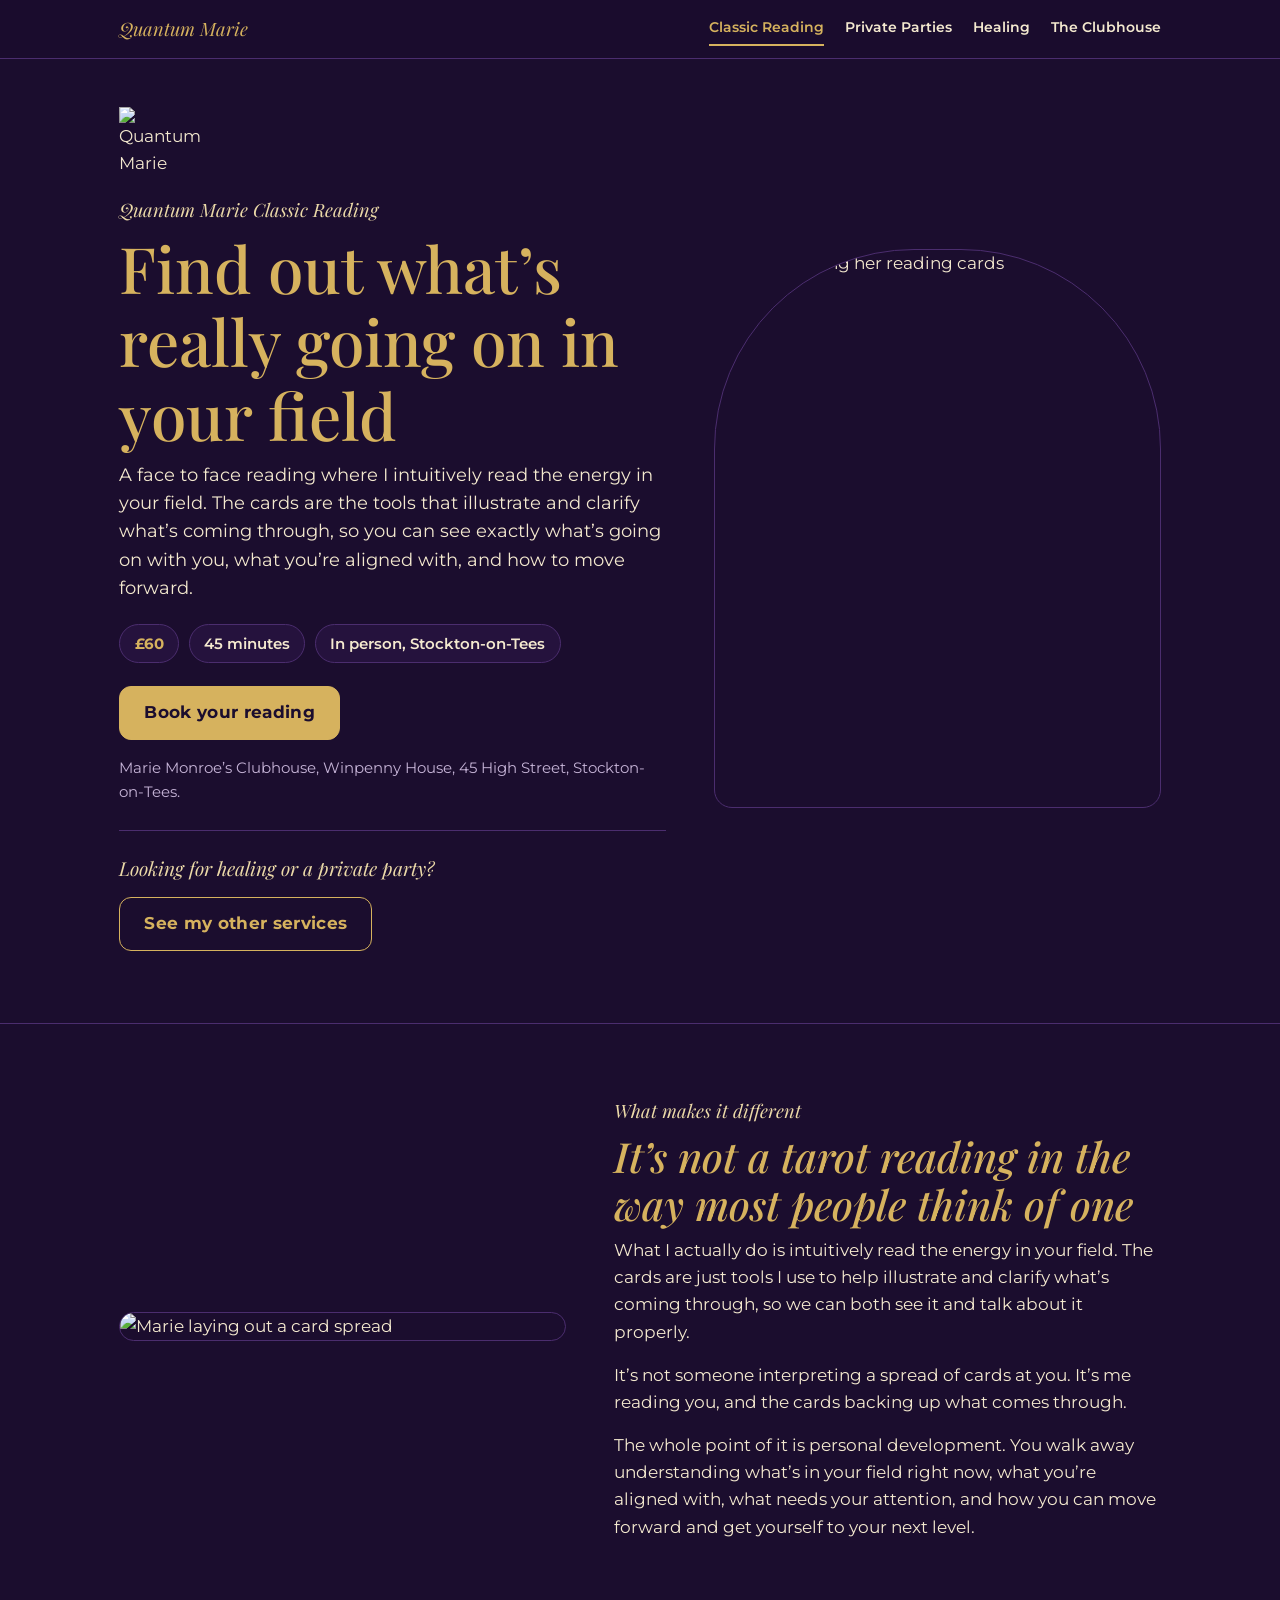
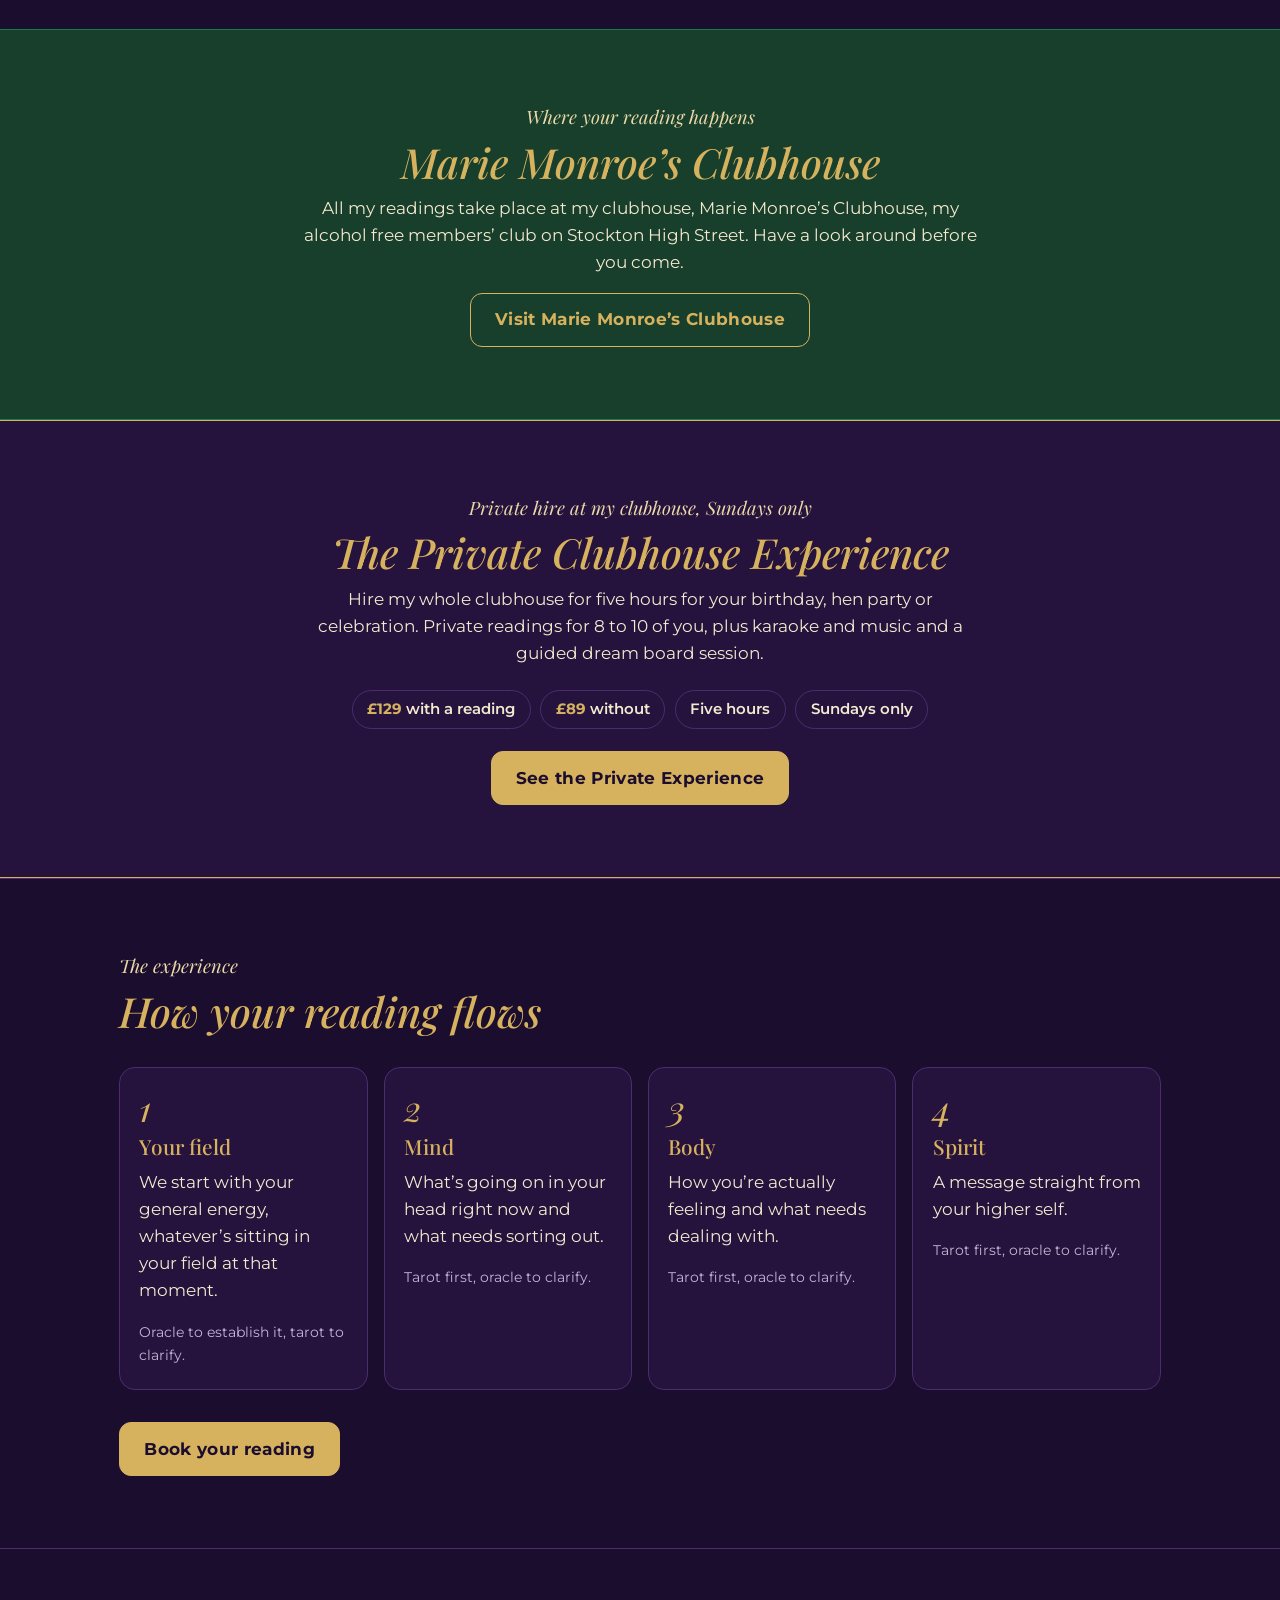
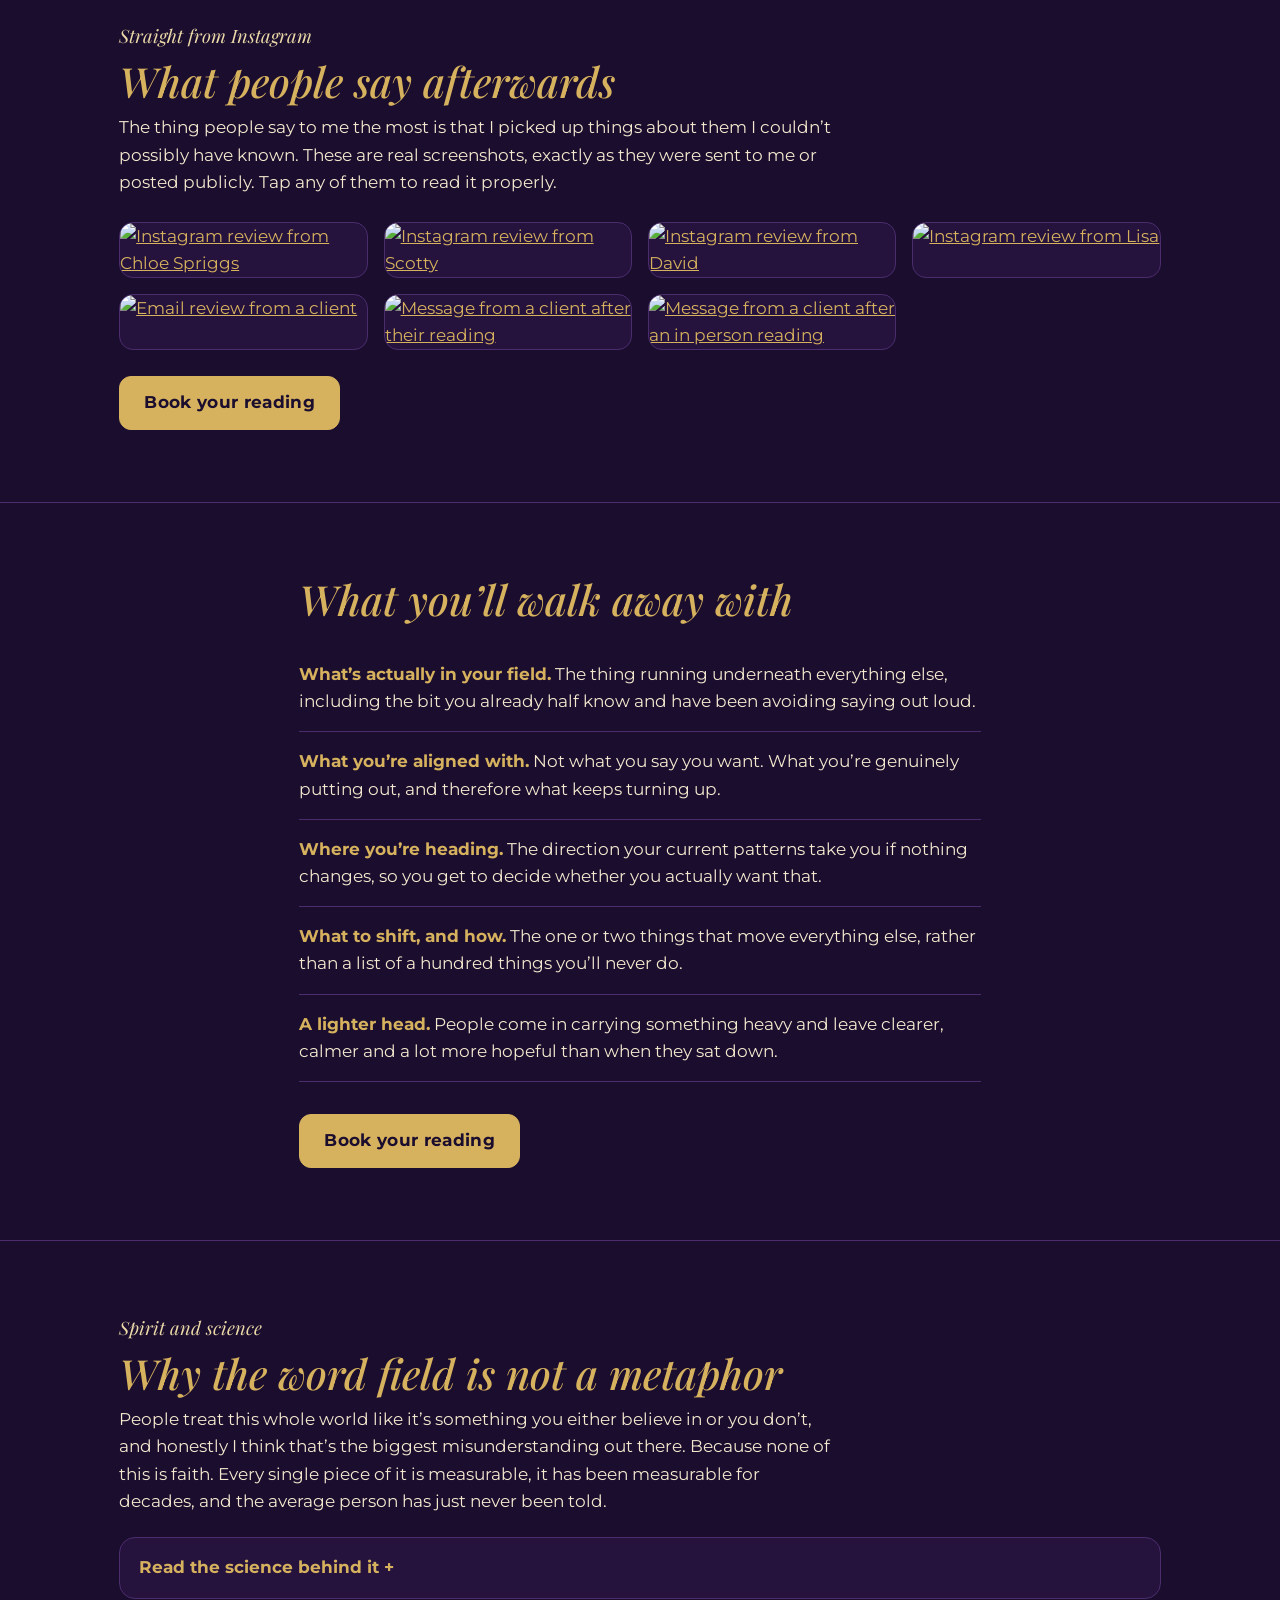
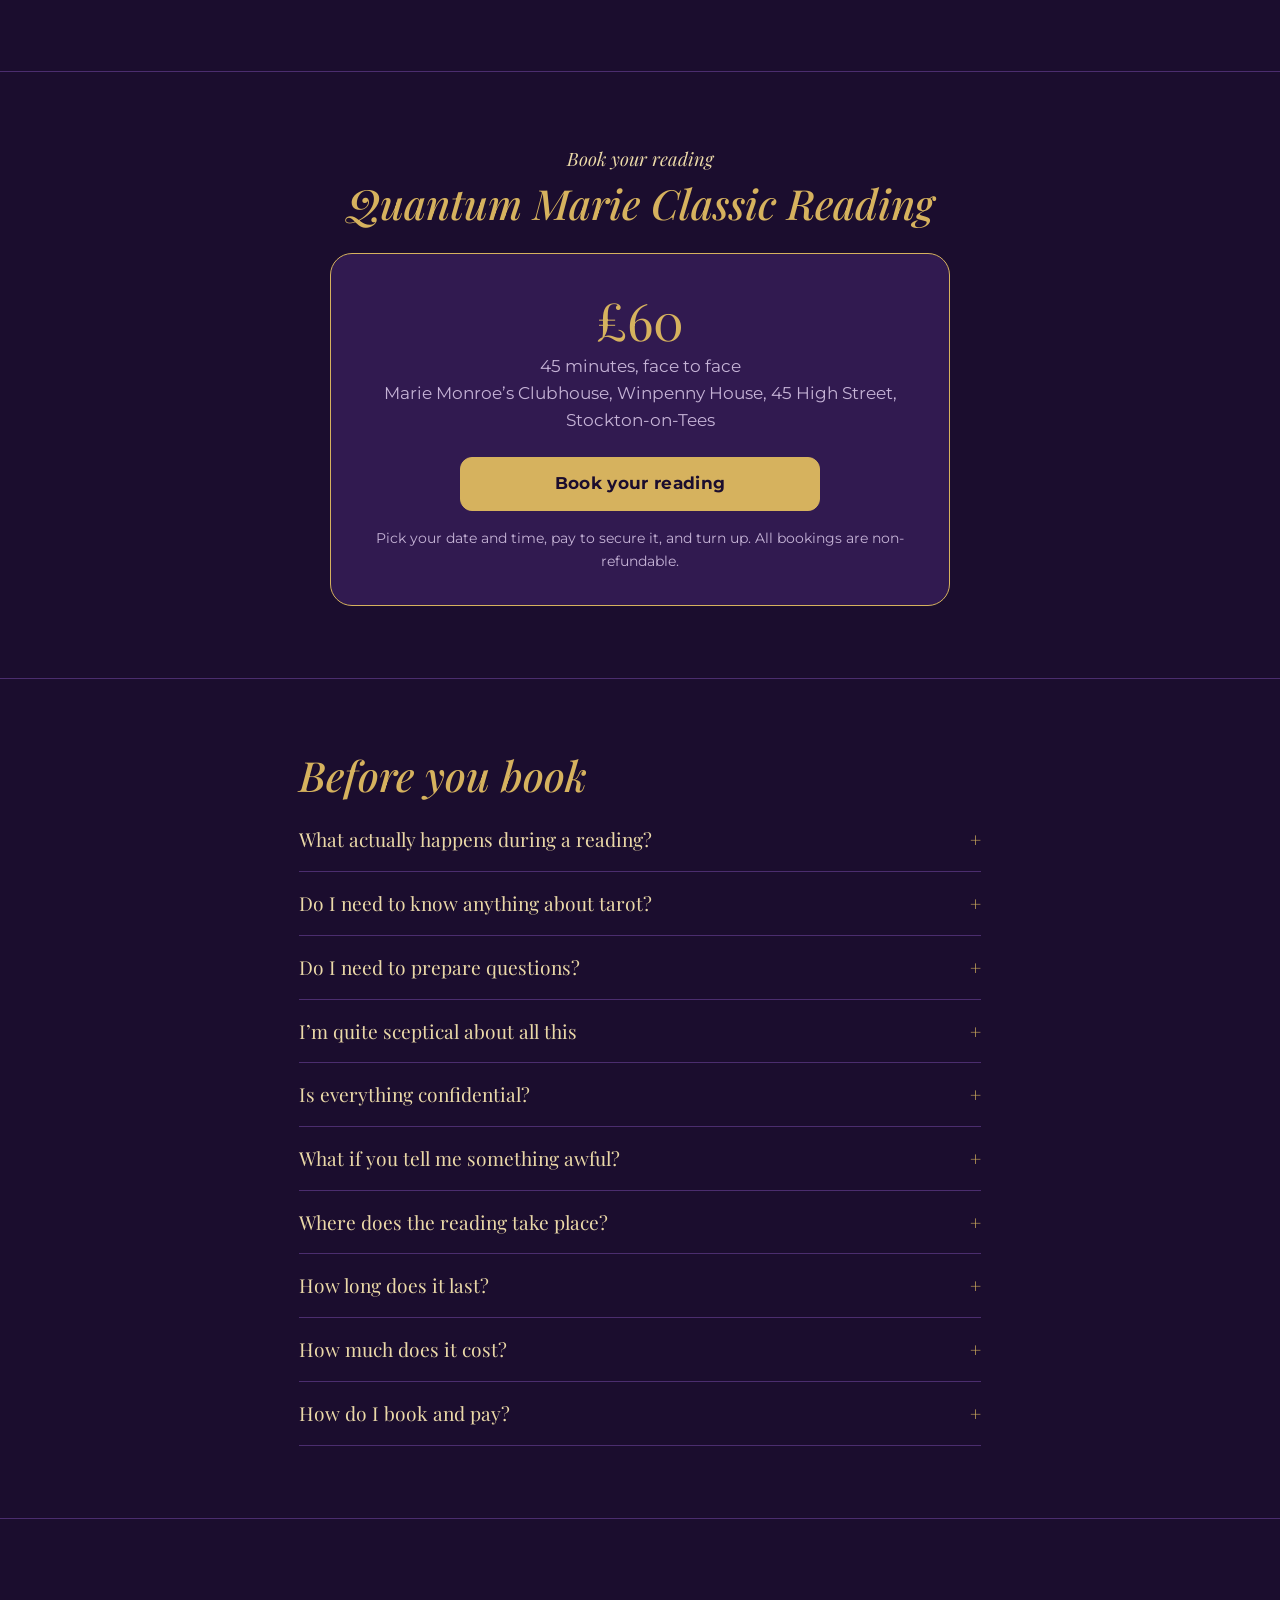
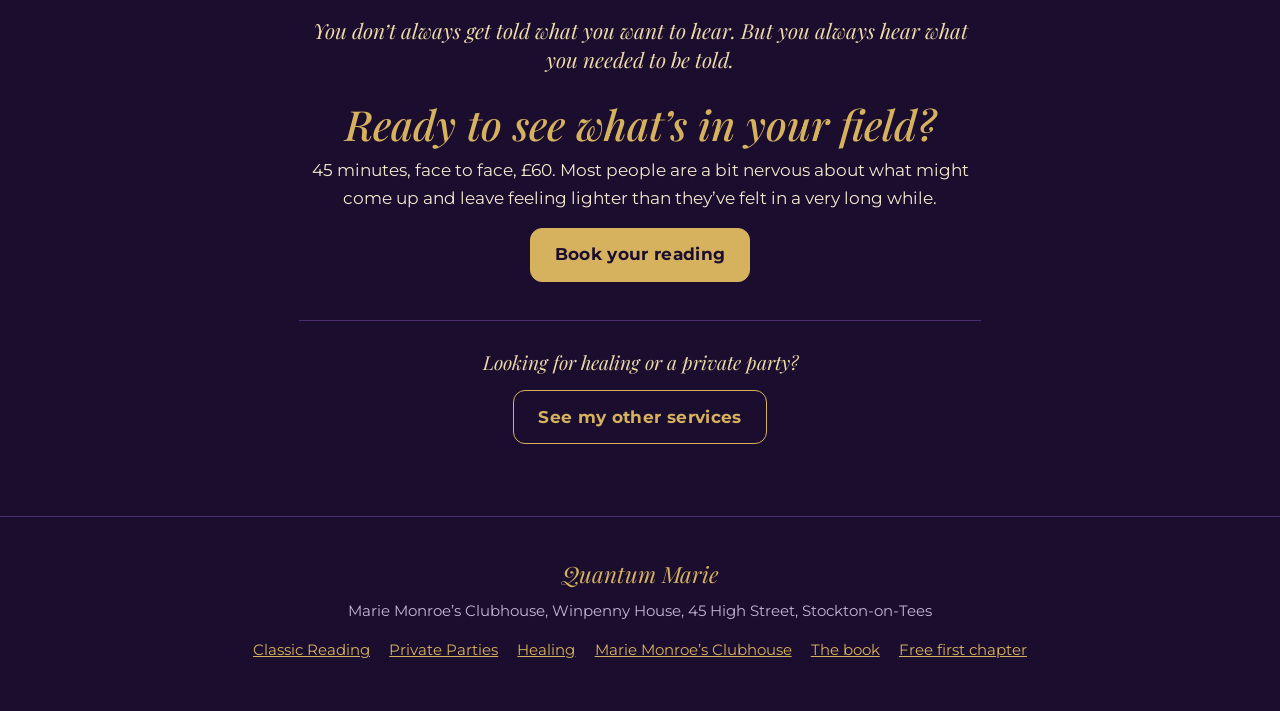
==== index.html @ b0cf44a6 "Update index.html" ====
<!DOCTYPE html>
<html lang="en-GB">
<head>
<meta charset="utf-8">
<meta name="viewport" content="width=device-width, initial-scale=1, viewport-fit=cover">
<title>Quantum Marie | In Person Energy Readings in Stockton-on-Tees</title>
<meta name="description" content="A 45 minute, face to face Quantum Marie reading of the energy in your field. £60, at Marie Monroe’s Clubhouse, Winpenny House, Stockton-on-Tees. Pick your time and book online.">
<meta property="og:title" content="Quantum Marie Classic Reading | Stockton-on-Tees">
<meta property="og:description" content="A 45 minute, face to face reading of the energy in your field. £60, at Marie Monroe’s Clubhouse, Stockton-on-Tees.">
<meta property="og:image" content="https://quantummarie.com/cards.jpg">
<script type="application/ld+json">
{"@context":"https://schema.org","@type":"LocalBusiness","name":"Quantum Marie","alternateName":"Marie Monroe","description":"45 minute, face to face intuitive energy readings.","url":"https://quantummarie.com","image":"https://quantummarie.com/cards.jpg","priceRange":"£60","address":{"@type":"PostalAddress","streetAddress":"Winpenny House, 45 High Street","addressLocality":"Stockton-on-Tees","addressCountry":"GB"}}
</script>
<link rel="preconnect" href="https://fonts.googleapis.com">
<link rel="preconnect" href="https://fonts.gstatic.com" crossorigin>
<link href="https://fonts.googleapis.com/css2?family=Playfair+Display:ital,wght@0,500;1,500&family=Montserrat:wght@400;600;700&display=swap" rel="stylesheet">
<style>
:root{
  color-scheme:dark;
  --bg:#1B0D2E;--surface:#25123D;--surface2:#311A50;--line:#4B2D6E;
  --ink:#F4E9CF;--muted:#C5B3D6;--gold:#D6B25E;--gold-pale:#EBD9A8;--on-gold:#1B0D2E;
  --green:#1F7A4B;--green-soft:#173F2C;--on-green:#FFFFFF;
  box-sizing:border-box;padding-top:env(safe-area-inset-top,0px);padding-bottom:env(safe-area-inset-bottom,0px);
}
*,*::before,*::after{box-sizing:inherit}
html{scroll-behavior:smooth;scroll-padding-top:env(safe-area-inset-top,0px)}
@media (prefers-reduced-motion:reduce){html{scroll-behavior:auto}}
body{margin:0;background:var(--bg);color:var(--ink);font-family:Montserrat,"Helvetica Neue",Arial,sans-serif;font-size:17px;line-height:1.6}
img{max-width:100%;display:block}
a{color:var(--gold)}
a:focus-visible,.btn:focus-visible,summary:focus-visible{outline:3px solid var(--gold);outline-offset:3px}
h1,h2,h3{font-family:"Playfair Display",Georgia,serif;font-weight:500;color:var(--gold);margin:0 0 .6rem;line-height:1.15}
h1{font-size:clamp(2.3rem,7vw,4rem)}
h2{font-size:clamp(1.8rem,4.6vw,2.6rem);font-style:italic}
h3{font-size:1.3rem}
p{margin:0 0 1rem}
.wrap{max-width:1080px;margin:0 auto;padding:0 1.2rem}
.narrow{max-width:720px}
section{padding:4.5rem 0;border-top:1px solid var(--line)}
.kicker{font-family:"Playfair Display",Georgia,serif;font-style:italic;color:var(--gold-pale);font-size:1.15rem;margin-bottom:.4rem}
.muted{color:var(--muted)}
.small{font-size:.92rem}
.btn{display:inline-flex;align-items:center;justify-content:center;min-height:54px;padding:.75rem 1.5rem;border-radius:12px;font-weight:700;text-decoration:none;border:1.5px solid var(--gold);color:var(--gold);background:none;text-align:center;letter-spacing:.02em}
.btn:hover{background:var(--surface2)}
.btn.gold{background:var(--gold);color:var(--on-gold)}
.btn.gold:hover{background:var(--gold-pale);border-color:var(--gold-pale)}
.center{text-align:center}

/* distance banner */
.closing{background:var(--green-soft);border-top:1px solid var(--green);border-bottom:1px solid var(--green)}
.closing .wrap{display:flex;gap:.8rem 1.2rem;align-items:center;justify-content:space-between;flex-wrap:wrap;padding-top:.9rem;padding-bottom:.9rem}
.closing p{margin:0;max-width:620px;font-size:.95rem}
.closing strong{color:var(--gold-pale)}
.closing .btn{min-height:44px;padding:.5rem 1rem;font-size:.9rem}

/* hero */
.hero{padding:3rem 0 4.5rem;border-top:0}
.hero .grid{display:grid;grid-template-columns:1.1fr .9fr;gap:3rem;align-items:center}
.hero .logo{width:88px;height:auto;margin-bottom:1.1rem}
.hero .lead{font-size:1.1rem}
.facts{display:flex;flex-wrap:wrap;gap:.6rem;margin:1.4rem 0}
.facts span{border:1px solid var(--line);background:var(--surface);border-radius:999px;padding:.4rem .9rem;font-weight:600;font-size:.95rem}
.facts span b{color:var(--gold)}
.where{color:var(--muted);font-size:.95rem;margin:1rem 0 0}
.hero .photo img{border-radius:200px 200px 18px 18px;border:1px solid var(--line);width:100%;object-fit:cover;aspect-ratio:4/5}
@media (max-width:820px){.hero .grid{grid-template-columns:1fr;gap:2rem}.hero .photo{max-width:420px}}

/* steps */
.steps{list-style:none;padding:0;margin:2rem 0;display:grid;grid-template-columns:repeat(4,1fr);gap:1rem;counter-reset:s}
.steps li{background:var(--surface);border:1px solid var(--line);border-radius:16px;padding:1.4rem 1.2rem;position:relative;counter-increment:s}
.steps li::before{content:counter(s);font-family:"Playfair Display",Georgia,serif;font-style:italic;font-size:2.2rem;color:var(--gold);line-height:1;display:block;margin-bottom:.6rem}
.steps .how{color:var(--muted);font-size:.9rem;margin:0}
@media (max-width:900px){.steps{grid-template-columns:1fr 1fr}}
@media (max-width:560px){.steps{grid-template-columns:1fr}}

/* split */
.split{display:grid;grid-template-columns:.9fr 1.1fr;gap:3rem;align-items:center}
.split img{border-radius:18px;border:1px solid var(--line)}
@media (max-width:820px){.split{grid-template-columns:1fr;gap:2rem}}

/* reviews */
.reviews{display:grid;grid-template-columns:repeat(4,1fr);gap:1rem;margin:1.6rem 0}
.reviews a{border-radius:14px;overflow:hidden;border:1px solid var(--line);background:var(--surface)}
.reviews img{width:100%;height:auto}
@media (max-width:760px){.reviews{grid-template-columns:1fr 1fr}}

/* takeaways */
ul.takeaways{list-style:none;padding:0;margin:1.4rem 0 2rem}
ul.takeaways li{padding:1rem 0;border-bottom:1px solid var(--line)}
ul.takeaways strong{color:var(--gold)}

/* science */
.science details{border:1px solid var(--line);border-radius:16px;background:var(--surface);padding:1rem 1.2rem;margin-top:1.4rem}
.science details > summary{cursor:pointer;font-weight:700;color:var(--gold);list-style:none}
.science details > summary::-webkit-details-marker{display:none}
.science details > summary::after{content:" +";}
.science details[open] > summary::after{content:" −";}
.science .inner{margin-top:1.4rem}
.facts-grid{display:grid;grid-template-columns:repeat(auto-fit,minmax(260px,1fr));gap:1.2rem 2rem;margin:1.6rem 0}
.facts-grid h3{font-size:1.1rem;color:var(--gold-pale)}
.principles{display:grid;grid-template-columns:repeat(auto-fit,minmax(240px,1fr));gap:1rem;margin:1.6rem 0}
.principles div{border-top:2px solid var(--gold);padding-top:1rem}
.principles .tag{font-family:"Playfair Display",Georgia,serif;font-style:italic;color:var(--gold-pale);margin-bottom:.6rem}
.pull{font-family:"Playfair Display",Georgia,serif;font-style:italic;font-size:1.3rem;color:var(--gold-pale);line-height:1.4;margin:1.6rem 0}

/* booking card */
.bookcard{max-width:620px;margin:1.6rem auto 0;background:var(--surface2);border:1.5px solid var(--gold);border-radius:22px;padding:2rem 1.6rem;text-align:center}
.bookcard .price{font-family:"Playfair Display",Georgia,serif;font-size:3.2rem;color:var(--gold);line-height:1;margin:.6rem 0 .4rem}
.bookcard .meta{color:var(--muted);margin-bottom:1.4rem}
.bookcard .btn{width:100%;max-width:360px}
.bookcard .terms{margin:1rem 0 0;font-size:.9rem;color:var(--muted)}

/* faq */
details.q{border-bottom:1px solid var(--line);padding:1rem 0}
details.q summary{cursor:pointer;font-family:"Playfair Display",Georgia,serif;font-size:1.2rem;color:var(--gold-pale);list-style:none}
details.q summary::-webkit-details-marker{display:none}
details.q summary::after{content:"+";float:right;color:var(--gold)}
details.q[open] summary::after{content:"−"}
details.q p{margin:.8rem 0 0}

.hero .other{margin-top:1.6rem;padding-top:1.4rem}
.other{margin-top:2.4rem;padding-top:1.6rem;border-top:1px solid var(--line)}
.other p{margin:0 0 .8rem;color:var(--gold-pale);font-family:"Playfair Display",Georgia,serif;font-style:italic;font-size:1.2rem}
footer{border-top:1px solid var(--line);padding:2.5rem 0 3rem;text-align:center;color:var(--muted);font-size:.92rem}
footer .name{font-family:"Playfair Display",Georgia,serif;font-style:italic;color:var(--gold);font-size:1.4rem;margin-bottom:.4rem}
footer nav{display:flex;flex-wrap:wrap;justify-content:center;gap:.4rem 1.2rem;margin-top:.8rem}

/* sticky mobile bar */
.sticky{position:fixed;left:0;right:0;bottom:0;z-index:20;display:flex;gap:1rem;align-items:center;justify-content:space-between;padding:.6rem 1rem calc(.6rem + env(safe-area-inset-bottom,0px));background:var(--surface);border-top:1px solid var(--gold);transform:translateY(110%);transition:transform .25s}
.sticky.show{transform:none}
.sticky span{font-weight:600;color:var(--gold-pale);font-size:.95rem}
.sticky .btn{min-height:48px}
@media (min-width:821px){.sticky{display:none}}
@media (prefers-reduced-motion:reduce){.sticky{transition:none}}
@media (max-width:820px){footer{padding-bottom:6rem}}
.clubhouse{background:var(--green-soft);border-top:1px solid var(--green);border-bottom:1px solid var(--green)}
.girls{background:var(--surface);border-top:1px solid var(--gold);border-bottom:1px solid var(--gold)}
.girls .actions{display:flex;gap:.8rem;flex-wrap:wrap}
.sitenav{position:sticky;top:0;z-index:30;background:rgba(27,13,46,.96);backdrop-filter:blur(8px);border-bottom:1px solid var(--line);padding-top:env(safe-area-inset-top,0px)}
.sitenav .wrap{display:flex;align-items:center;justify-content:space-between;gap:1rem;min-height:58px;flex-wrap:wrap}
.sitenav .brand{font-family:"Playfair Display",Georgia,serif;font-style:italic;color:var(--gold);text-decoration:none;font-size:1.15rem;white-space:nowrap}
.sitenav .links{display:flex;gap:1.3rem;overflow-x:auto;scrollbar-width:none}
.sitenav .links::-webkit-scrollbar{display:none}
.sitenav .links a{color:var(--ink);text-decoration:none;font-size:.9rem;font-weight:600;white-space:nowrap;padding:.3rem 0;border-bottom:2px solid transparent}
.sitenav .links a:hover{color:var(--gold)}
.sitenav .links a[aria-current="page"]{color:var(--gold);border-bottom-color:var(--gold)}
@media (max-width:640px){.sitenav .wrap{padding-top:.5rem;padding-bottom:.4rem}.sitenav .links{width:100%;gap:1.1rem}}
html{scroll-padding-top:70px}
</style>
</head>
<body>
<nav class="sitenav" aria-label="Main"><div class="wrap"><a class="brand" href="/">Quantum Marie</a><div class="links"><a href="/" aria-current="page">Classic Reading</a><a href="https://mariemonroesclubhouse.com/private-experience/">Private Parties</a><a href="/services/">Healing</a><a href="https://www.mariemonroesclubhouse.com">The Clubhouse</a></div></div></nav>

<header class="hero">
  <div class="wrap grid">
    <div>
      <img class="logo" src="https://quantummarie.com/logo.png" alt="Quantum Marie">
      <div class="kicker">Quantum Marie Classic Reading</div>
      <h1>Find out what’s really going on in your field</h1>
      <p class="lead">A face to face reading where I intuitively read the energy in your field. The cards are the tools that illustrate and clarify what’s coming through, so you can see exactly what’s going on with you, what you’re aligned with, and how to move forward.</p>
      <div class="facts">
        <span><b>£60</b></span>
        <span>45 minutes</span>
        <span>In person, Stockton-on-Tees</span>
      </div>
      <a class="btn gold" href="https://marie-monroe-2.myshopify.com/products/quantum-marie-classic-reading">Book your reading</a>
      <p class="where">Marie Monroe’s Clubhouse, Winpenny House, 45 High Street, Stockton-on-Tees.</p>
      <div class="other">
        <p>Looking for healing or a private party?</p>
        <a class="btn" href="/services/">See my other services</a>
      </div>
    </div>
    <div class="photo"><img src="https://quantummarie.com/cards.jpg" alt="Marie holding her reading cards"></div>
  </div>
</header>

<aside class="closing distance" aria-label="Distance readings ending">
  <div class="wrap">
    <p><strong>Distance readings end this Friday.</strong> Can’t get to Stockton? You have until midnight on Friday 13 November to book a Quantum Distance Reading, your full reading recorded and sent to you within 24 hours. After that, every reading is in person.</p>
    <a class="btn" href="https://marie-monroe-2.myshopify.com/products/quantum-distance-reading">Book a Quantum Distance Reading</a>
  </div>
</aside>

<section>
  <div class="wrap split">
    <img src="https://quantummarie.com/reading.jpg" alt="Marie laying out a card spread" loading="lazy">
    <div>
      <div class="kicker">What makes it different</div>
      <h2>It’s not a tarot reading in the way most people think of one</h2>
      <p>What I actually do is intuitively read the energy in your field. The cards are just tools I use to help illustrate and clarify what’s coming through, so we can both see it and talk about it properly.</p>
      <p>It’s not someone interpreting a spread of cards at you. It’s me reading you, and the cards backing up what comes through.</p>
      <p>The whole point of it is personal development. You walk away understanding what’s in your field right now, what you’re aligned with, what needs your attention, and how you can move forward and get yourself to your next level.</p>
    </div>
  </div>
</section>

<section class="clubhouse">
  <div class="wrap narrow center">
    <div class="kicker">Where your reading happens</div>
    <h2>Marie Monroe’s Clubhouse</h2>
    <p>All my readings take place at my clubhouse, Marie Monroe’s Clubhouse, my alcohol free members’ club on Stockton High Street. Have a look around before you come.</p>
    <a class="btn" href="https://www.mariemonroesclubhouse.com">Visit Marie Monroe’s Clubhouse</a>
  </div>
</section>

<section class="girls">
  <div class="wrap narrow center">
    <div class="kicker">Private hire at my clubhouse, Sundays only</div>
    <h2>The Private Clubhouse Experience</h2>
    <p>Hire my whole clubhouse for five hours for your birthday, hen party or celebration. Private readings for 8 to 10 of you, plus karaoke and music and a guided dream board session.</p>
    <div class="facts" style="justify-content:center"><span><b>£129</b> with a reading</span><span><b>£89</b> without</span><span>Five hours</span><span>Sundays only</span></div>
    <div class="actions" style="justify-content:center">
      <a class="btn gold" href="https://mariemonroesclubhouse.com/private-experience/">See the Private Experience</a>
    </div>
  </div>
</section>

<section>
  <div class="wrap">
    <div class="kicker">The experience</div>
    <h2>How your reading flows</h2>
    <ol class="steps">
      <li><h3>Your field</h3><p>We start with your general energy, whatever’s sitting in your field at that moment.</p><p class="how">Oracle to establish it, tarot to clarify.</p></li>
      <li><h3>Mind</h3><p>What’s going on in your head right now and what needs sorting out.</p><p class="how">Tarot first, oracle to clarify.</p></li>
      <li><h3>Body</h3><p>How you’re actually feeling and what needs dealing with.</p><p class="how">Tarot first, oracle to clarify.</p></li>
      <li><h3>Spirit</h3><p>A message straight from your higher self.</p><p class="how">Tarot first, oracle to clarify.</p></li>
    </ol>
    <a class="btn gold" href="https://marie-monroe-2.myshopify.com/products/quantum-marie-classic-reading">Book your reading</a>
  </div>
</section>

<section id="reviews">
  <div class="wrap">
    <div class="kicker">Straight from Instagram</div>
    <h2>What people say afterwards</h2>
    <p class="narrow">The thing people say to me the most is that I picked up things about them I couldn’t possibly have known. These are real screenshots, exactly as they were sent to me or posted publicly. Tap any of them to read it properly.</p>
    <div class="reviews">
      <a href="https://quantummarie.com/review-chloe.jpg"><img src="https://quantummarie.com/review-chloe.jpg" alt="Instagram review from Chloe Spriggs" loading="lazy"></a>
      <a href="https://quantummarie.com/review-scotty.jpg"><img src="https://quantummarie.com/review-scotty.jpg" alt="Instagram review from Scotty" loading="lazy"></a>
      <a href="https://quantummarie.com/review-david.jpg"><img src="https://quantummarie.com/review-david.jpg" alt="Instagram review from David" loading="lazy"></a>
      <a href="https://quantummarie.com/review-lisa.jpg"><img src="https://quantummarie.com/review-lisa.jpg" alt="Instagram review from Lisa" loading="lazy"></a>
      <a href="https://quantummarie.com/review-email.jpg"><img src="https://quantummarie.com/review-email.jpg" alt="Email review from a client" loading="lazy"></a>
      <a href="https://quantummarie.com/review-video.jpg"><img src="https://quantummarie.com/review-video.jpg" alt="Message from a client after their reading" loading="lazy"></a>
      <a href="https://quantummarie.com/review-thanks.jpg"><img src="https://quantummarie.com/review-thanks.jpg" alt="Message from a client after an in person reading" loading="lazy"></a>
    </div>
    <a class="btn gold" href="https://marie-monroe-2.myshopify.com/products/quantum-marie-classic-reading">Book your reading</a>
  </div>
</section>

<section>
  <div class="wrap narrow">
    <h2>What you’ll walk away with</h2>
    <ul class="takeaways">
      <li><strong>What’s actually in your field.</strong> The thing running underneath everything else, including the bit you already half know and have been avoiding saying out loud.</li>
      <li><strong>What you’re aligned with.</strong> Not what you say you want. What you’re genuinely putting out, and therefore what keeps turning up.</li>
      <li><strong>Where you’re heading.</strong> The direction your current patterns take you if nothing changes, so you get to decide whether you actually want that.</li>
      <li><strong>What to shift, and how.</strong> The one or two things that move everything else, rather than a list of a hundred things you’ll never do.</li>
      <li><strong>A lighter head.</strong> People come in carrying something heavy and leave clearer, calmer and a lot more hopeful than when they sat down.</li>
    </ul>
    <a class="btn gold" href="https://marie-monroe-2.myshopify.com/products/quantum-marie-classic-reading">Book your reading</a>
  </div>
</section>

<section class="science">
  <div class="wrap">
    <div class="narrow">
      <div class="kicker">Spirit and science</div>
      <h2>Why the word field is not a metaphor</h2>
      <p>People treat this whole world like it’s something you either believe in or you don’t, and honestly I think that’s the biggest misunderstanding out there. Because none of this is faith. Every single piece of it is measurable, it has been measurable for decades, and the average person has just never been told.</p>
    </div>
    <details>
      <summary>Read the science behind it</summary>
      <div class="inner">
        <div class="facts-grid">
          <div><h3>Your thoughts are electrical events</h3><p>Thinking is electrochemical activity between neurons, and it’s measurable. That’s what an EEG is reading when it’s stuck to somebody’s scalp.</p></div>
          <div><h3>Your body produces a magnetic field</h3><p>Your heart and your brain generate magnetic fields that can be detected outside your body using sensitive enough magnetometers. That’s what magnetocardiography is. The heart’s is the strongest one you’ve got.</p></div>
          <div><h3>It’s shaped like a torus</h3><p>Any circulating current produces a field with the same geometry, a doughnut shape that flows out of the top, wraps all the way around and folds back in underneath. Your heart is a circulating current, so that’s the shape of the field it’s putting out.</p></div>
          <div><h3>You’re standing inside a bigger one</h3><p>The Earth has exactly the same shape of field on an enormous scale, and it has a measured resonance sitting around 7.83 hertz. Human brainwaves in a calm, relaxed, receptive state sit in almost exactly that range.</p></div>
          <div><h3>People genuinely affect each other</h3><p>Emotional contagion is well documented, and so is physiological synchrony, where two people in close contact drift into matching heart rhythms and stress responses. Research at the HeartMath Institute has recorded one person’s cardiac signal showing up in another person’s brainwave data when they’re near each other.</p></div>
          <div><h3>Repeated thought physically rewires you</h3><p>Neurons that fire together wire together. The thought patterns you run most often become the ones that run most easily, which is exactly why some loops feel completely automatic.</p></div>
          <div><h3>Attention decides what you notice</h3><p>Attentional bias is well documented. Whatever you’re holding your focus on is what your brain flags up out of all the noise, so your inner state genuinely does change what shows up in your day.</p></div>
          <div><h3>Expectation changes physical outcomes</h3><p>Placebo and nocebo effects are measurable in controlled trials. What you believe is about to happen to your body has a real, physical effect on your body.</p></div>
          <div><h3>Emotion isn’t just in your head</h3><p>Feelings are chemical and hormonal states moving through your entire system. Whatever you’re sitting in emotionally is doing something physical to you right now.</p></div>
        </div>
        <div class="narrow">
          <p>So think about what that actually means. You are walking around inside a field you’re generating, standing inside a much bigger one the planet is generating, and every single person you come into contact with is doing exactly the same thing. When you’re near somebody, those fields are not politely ignoring each other. Information is being exchanged, constantly, underneath every conversation you’ve ever had.</p>
          <p>Which is why you already know how to do a version of this. You’ve walked into a room and felt the atmosphere before a word was said. You’ve met somebody perfectly polite and come away thinking no, something’s off there. You’ve had someone walk in and lift the whole energy of the place. That’s not you being dramatic or imaginative. <strong>That’s you reading a field</strong>, and everybody does it, most people just talk themselves out of what they picked up.</p>
          <p>I don’t talk myself out of it. I’ve spent years learning to sit with that signal, sharpen it, and put words to what’s actually coming through instead of dismissing it.</p>
          <p><strong>And none of this is new either.</strong> It was written down thousands of years ago as the Hermetic principles, long before anybody had an instrument sensitive enough to measure a single bit of it. Physics didn’t replace that. Physics caught up to it, walked in with different equipment, and gave it a different name.</p>
        </div>
        <div class="principles">
          <div><h3>The Principle of Vibration</h3><p class="tag">Nothing rests. Everything moves and vibrates.</p><p>Tesla built his life’s work on resonance and oscillation, on the understanding that energy moves in waves and that matching a frequency amplifies it. Modern physics describes matter itself as excitations in underlying fields. Solidity is what vibration looks like from the outside.</p></div>
          <div><h3>The Principle of Mentalism</h3><p class="tag">The universe is mental in nature.</p><p>Max Planck, who founded quantum theory, said plainly that he regarded consciousness as fundamental and matter as derived from it. Niels Bohr’s work established that a quantum system holds no definite value until it is observed. Observation is not passive in physics. It participates.</p></div>
          <div><h3>The Principle of Correspondence</h3><p class="tag">As above, so below. As within, so without.</p><p>Your inner state shapes your outer life in ways that are measurable. Attention decides what you perceive. Expectation changes what your body does. The world you experience is not separate from the state you are in while you experience it.</p></div>
          <div><h3>The Principle of Cause and Effect</h3><p class="tag">Nothing happens by chance.</p><p>Every pattern you are living inside started somewhere. Neuroplasticity shows that repeated thought carves the pathway it then runs down automatically. Find the cause and the effect stops being your personality.</p></div>
        </div>
        <p class="pull narrow">This is the ground I read from, and it’s why I don’t think you have to choose. The ancient framework and the modern evidence are describing the exact same thing.</p>
      </div>
    </details>
  </div>
</section>

<section id="book">
  <div class="wrap">
    <div class="center">
      <div class="kicker">Book your reading</div>
      <h2>Quantum Marie Classic Reading</h2>
    </div>
    <div class="bookcard">
      <div class="price">£60</div>
      <div class="meta">45 minutes, face to face<br>Marie Monroe’s Clubhouse, Winpenny House, 45 High Street, Stockton-on-Tees</div>
      <a class="btn gold" href="https://marie-monroe-2.myshopify.com/products/quantum-marie-classic-reading">Book your reading</a>
      <p class="terms">Pick your date and time, pay to secure it, and turn up. All bookings are non-refundable.</p>
    </div>
  </div>
</section>

<section>
  <div class="wrap narrow">
    <h2>Before you book</h2>
    <details class="q"><summary>What actually happens during a reading?</summary><p>We start with your general energy, using oracle cards to establish it and tarot to clarify. Then we move through Mind, Body and Spirit: what’s going on in your head, how you’re actually feeling, and a message straight from your higher self. You can stop me and ask what something means at any point.</p></details>
    <details class="q"><summary>Do I need to know anything about tarot?</summary><p>Not a thing. You turn up, I read, you listen. Most people who book me have never had a reading before.</p></details>
    <details class="q"><summary>Do I need to prepare questions?</summary><p>No. I open with your general field and it takes us where it needs to go.</p></details>
    <details class="q"><summary>I’m quite sceptical about all this</summary><p>Good, bring it with you. I would far rather read for somebody who’s questioning all of this than somebody who’ll nod along at absolutely anything I say. You don’t have to believe a single word in advance. You just have to be willing to look at what comes up and be honest with yourself about whether it lands.</p></details>
    <details class="q"><summary>Is everything confidential?</summary><p>Yes. What comes up in a reading stays between us, always. And if you’d rather nobody knew you’d been, nobody will.</p></details>
    <details class="q"><summary>What if you tell me something awful?</summary><p>I won’t, because there’s nothing fixed to tell you. What I read is what’s live right now and where it’s heading if nothing changes. Anything difficult comes with what to do about it, and we never leave it sitting there open.</p></details>
    <details class="q"><summary>Where does the reading take place?</summary><p>At my clubhouse, Marie Monroe’s Clubhouse, Winpenny House, 45 High Street, Stockton-on-Tees.</p></details>
    <details class="q"><summary>How long does it last?</summary><p>45 minutes.</p></details>
    <details class="q"><summary>How much does it cost?</summary><p>£60.</p></details>
    <details class="q"><summary>How do I book and pay?</summary><p>Tap Book your reading, pick a date and time that suits you, and pay to secure it. That’s it, you’re booked. All bookings are non-refundable.</p></details>
  </div>
</section>

<section class="center">
  <div class="wrap narrow">
    <p class="pull">You don’t always get told what you want to hear. But you always hear what you needed to be told.</p>
    <h2>Ready to see what’s in your field?</h2>
    <p>45 minutes, face to face, £60. Most people are a bit nervous about what might come up and leave feeling lighter than they’ve felt in a very long while.</p>
    <a class="btn gold" href="https://marie-monroe-2.myshopify.com/products/quantum-marie-classic-reading">Book your reading</a>
    <div class="other">
      <p>Looking for healing or a private party?</p>
      <a class="btn" href="/services/">See my other services</a>
    </div>
  </div>
</section>

<footer>
  <div class="name">Quantum Marie</div>
  <p>Marie Monroe’s Clubhouse, Winpenny House, 45 High Street, Stockton-on-Tees</p>
  <nav>
    <a href="/">Classic Reading</a>
    <a href="https://mariemonroesclubhouse.com/private-experience/">Private Parties</a>
    <a href="/services/">Healing</a>
    <a href="https://www.mariemonroesclubhouse.com">Marie Monroe’s Clubhouse</a>
    <a href="/book/">The book</a>
    <a href="/free/">Free first chapter</a>
  </nav>
</footer>

<div class="sticky" id="sticky">
  <span>£60 · 45 minutes · In person</span>
  <a class="btn gold" href="https://marie-monroe-2.myshopify.com/products/quantum-marie-classic-reading">Book your reading</a>
</div>

<script>
// Removes the distance readings announcement after midnight on Friday 13 November 2026, UK time
(function(){
  if (new Date() >= new Date("2026-11-14T00:00:00Z")) {
    document.querySelectorAll(".distance").forEach(function(el){ el.remove(); });
  }
})();
// Sticky booking bar on phones, shown once the hero button has scrolled away
(function(){
  var bar=document.getElementById("sticky"), btn=document.querySelector(".hero .btn.gold");
  if(!bar||!btn) return;
  if(!("IntersectionObserver" in window)){bar.classList.add("show");return;}
  new IntersectionObserver(function(e){bar.classList.toggle("show",!e[0].isIntersecting && e[0].boundingClientRect.top<0);}).observe(btn);
})();
</script>
</body>
</html>
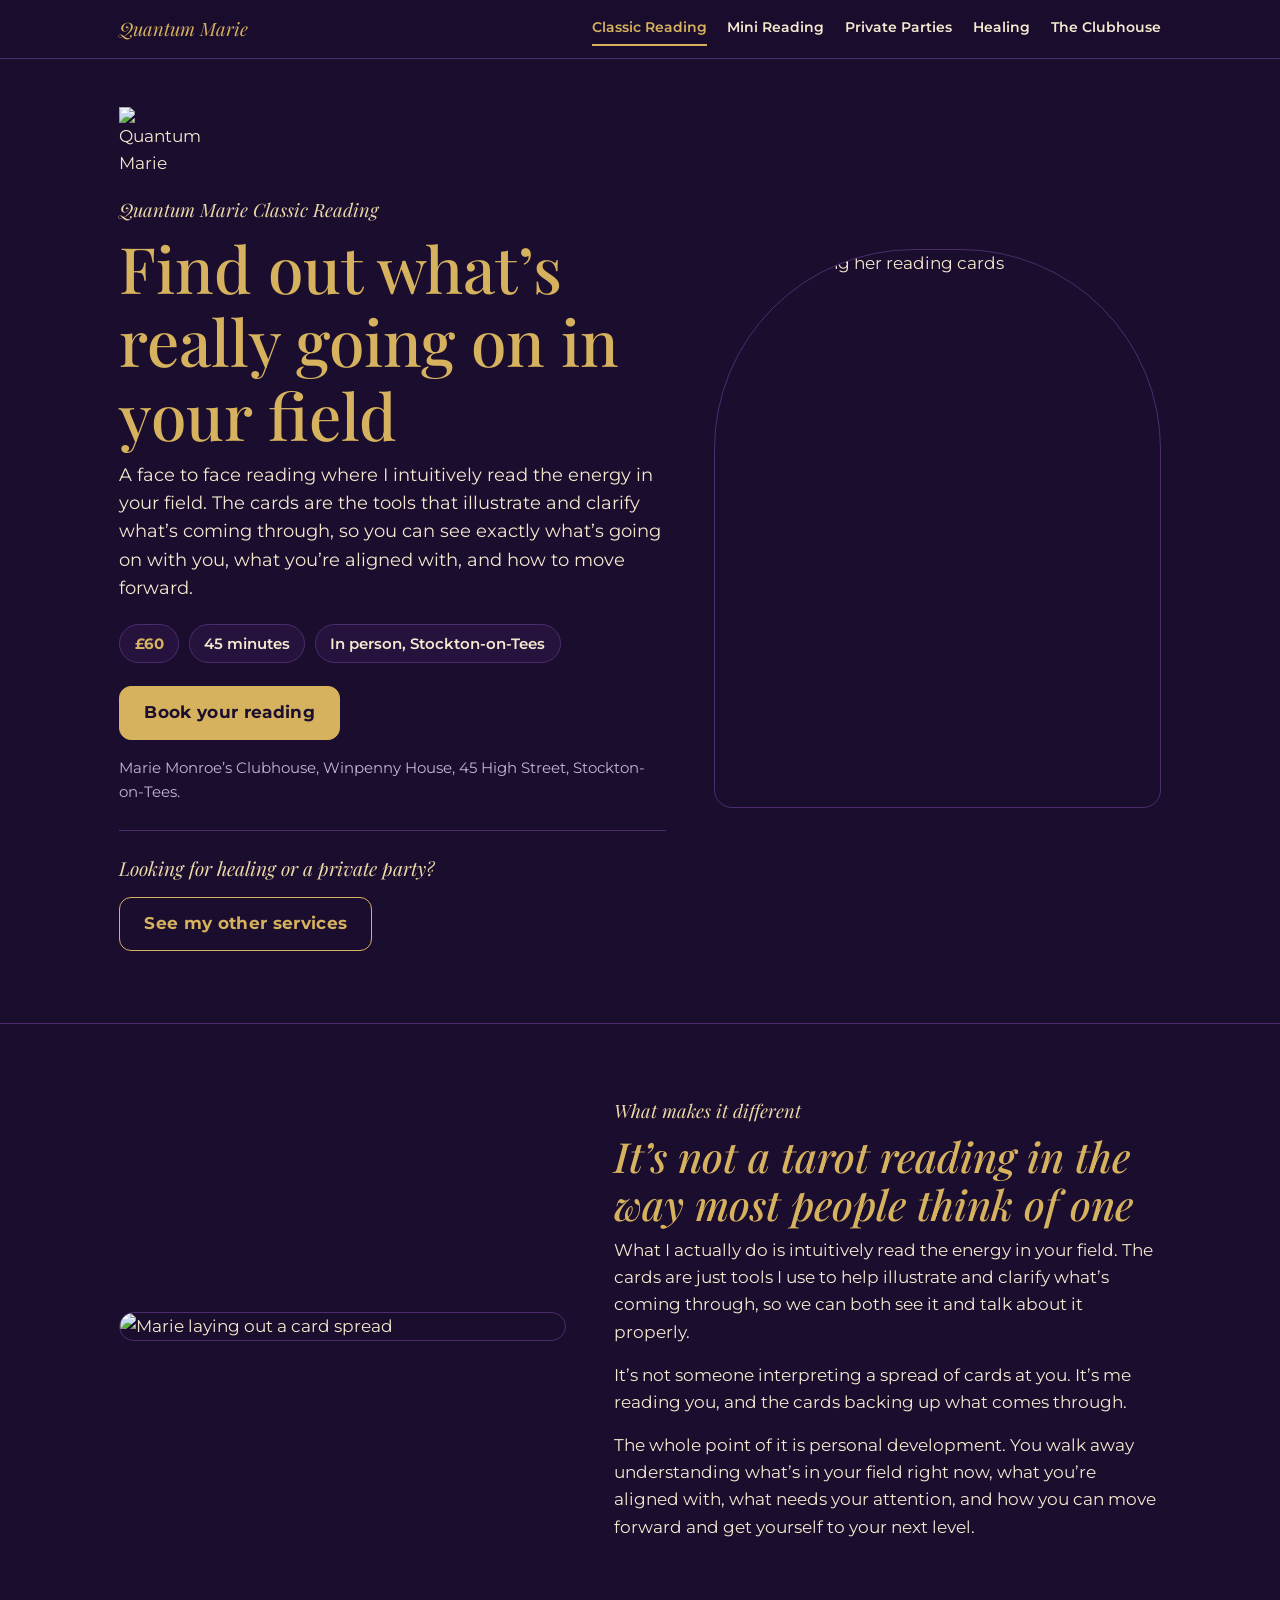
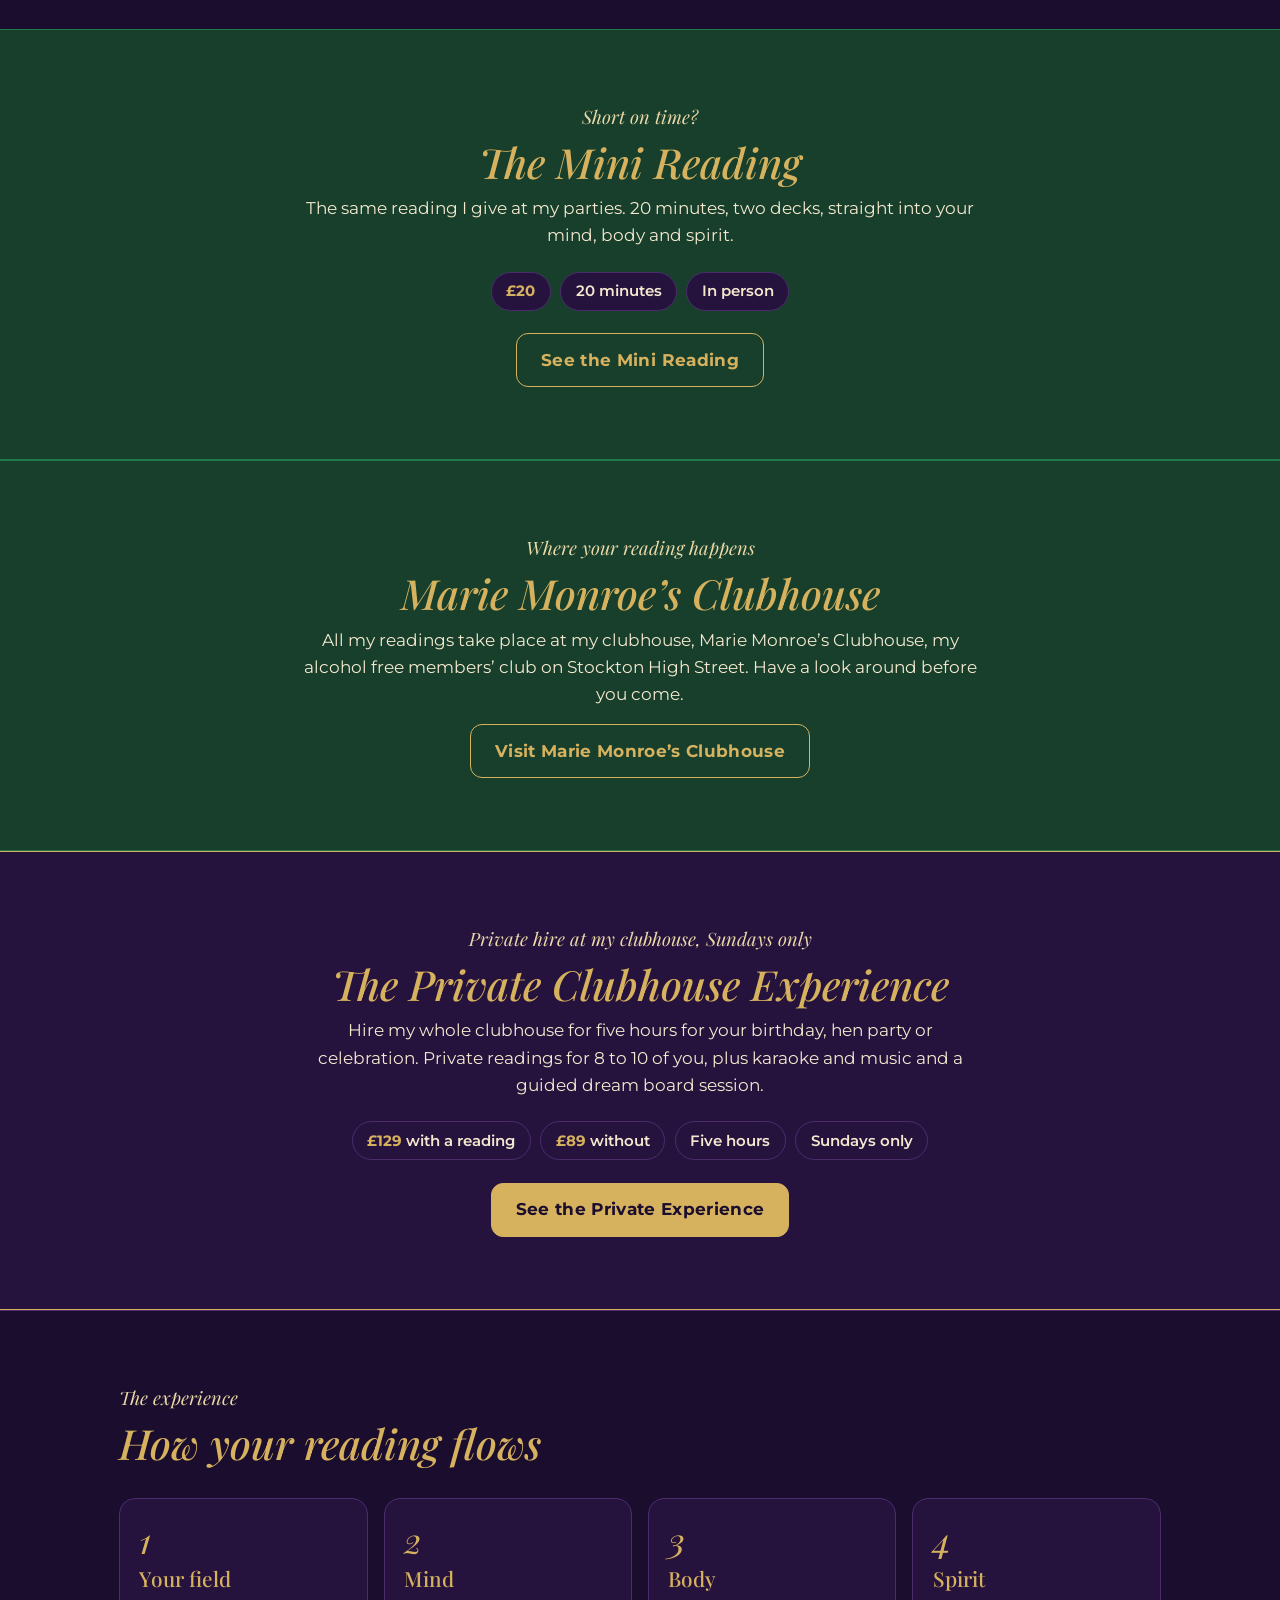
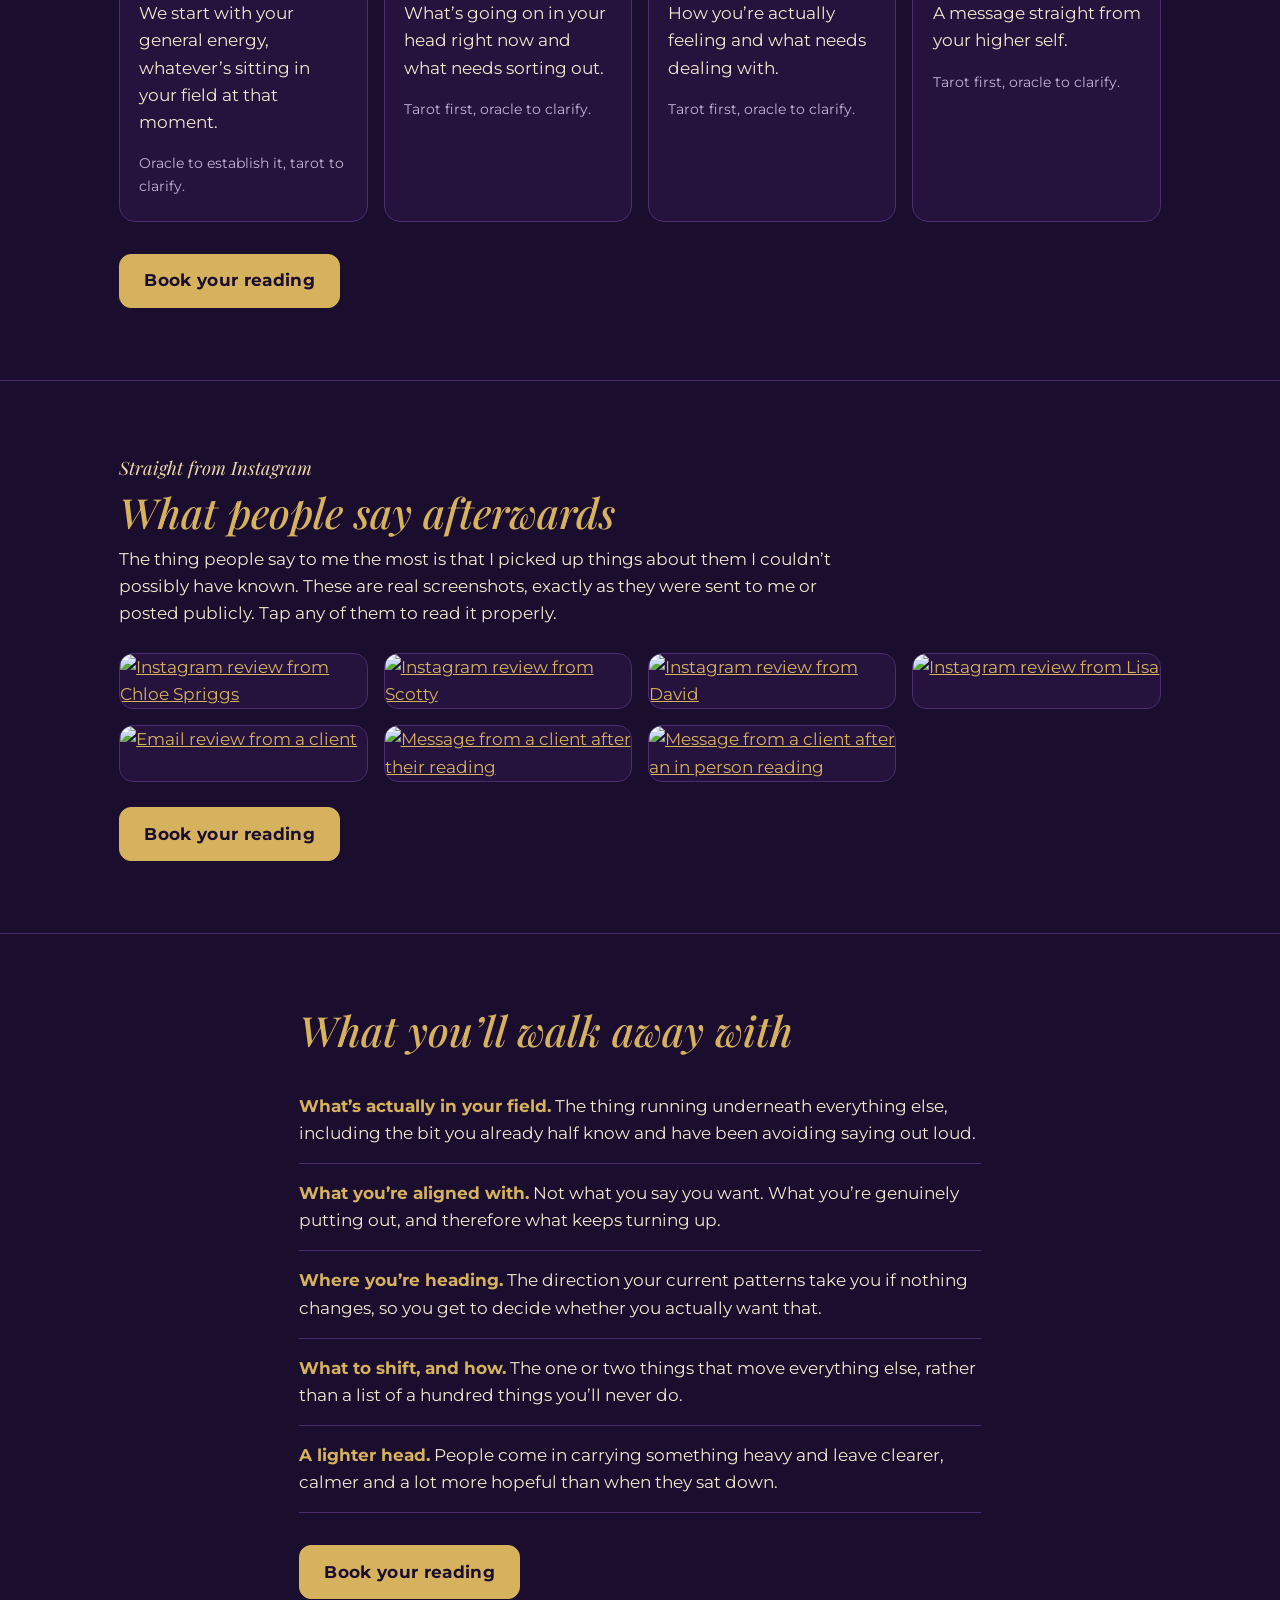
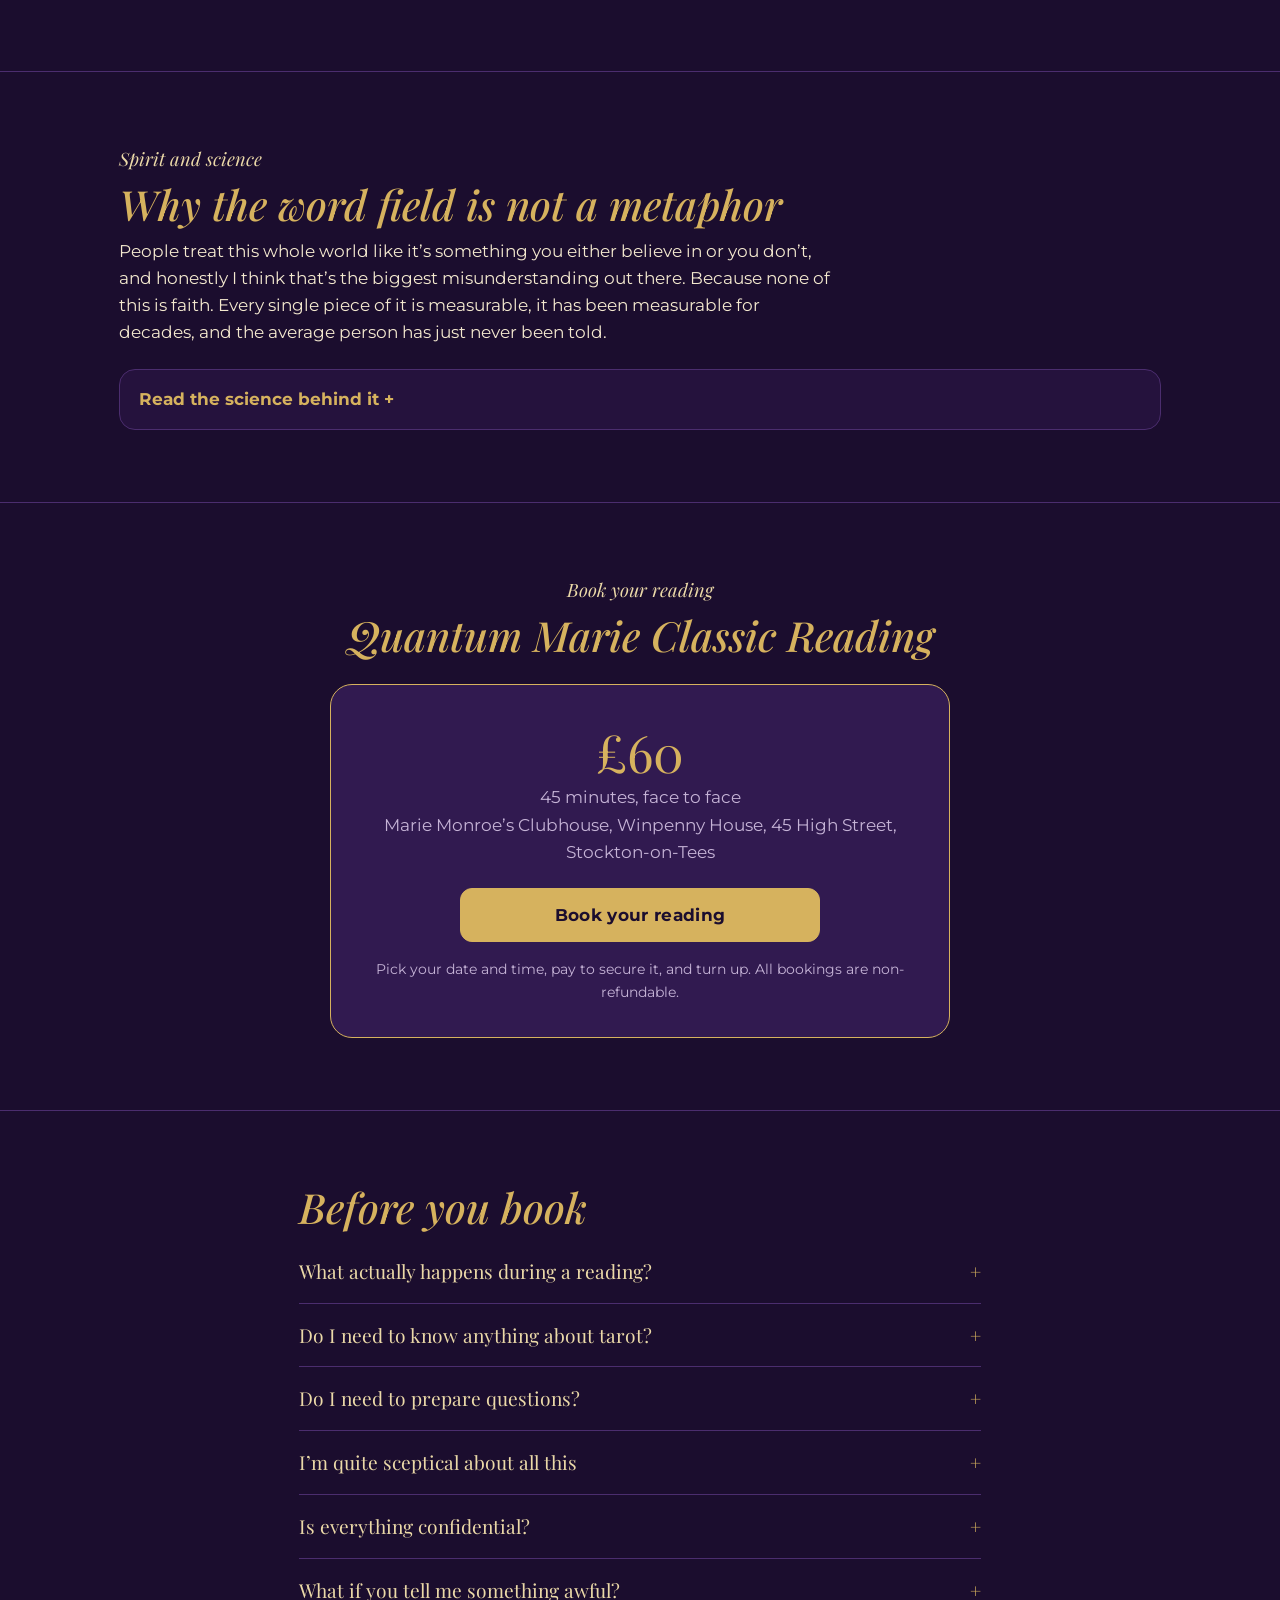
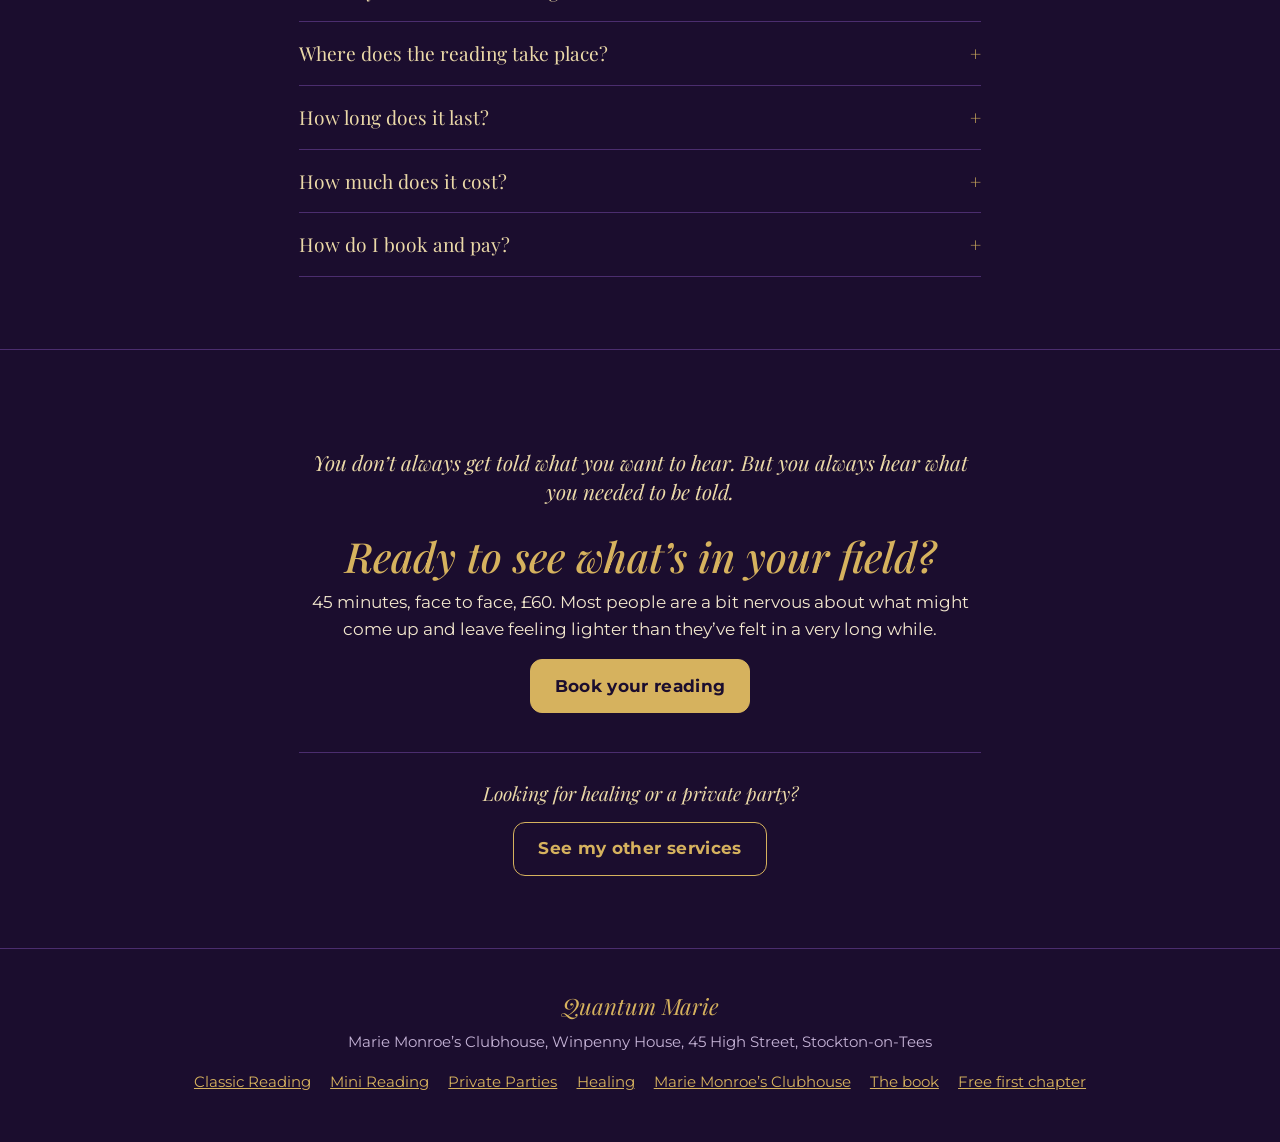
==== commit bbca0115: "Add Mini Reading page and links Co-Authored-By: Claude Opus 5.5 <noreply@anthropic.com> Claude-Sessi" ====
--- a/index.html
+++ b/index.html
@@ -149,7 +149,7 @@
 </style>
 </head>
 <body>
-<nav class="sitenav" aria-label="Main"><div class="wrap"><a class="brand" href="/">Quantum Marie</a><div class="links"><a href="/" aria-current="page">Classic Reading</a><a href="https://mariemonroesclubhouse.com/private-experience/">Private Parties</a><a href="/services/">Healing</a><a href="https://www.mariemonroesclubhouse.com">The Clubhouse</a></div></div></nav>
+<nav class="sitenav" aria-label="Main"><div class="wrap"><a class="brand" href="/">Quantum Marie</a><div class="links"><a href="/" aria-current="page">Classic Reading</a><a href="/mini-reading/">Mini Reading</a><a href="https://mariemonroesclubhouse.com/private-experience/">Private Parties</a><a href="/services/">Healing</a><a href="https://www.mariemonroesclubhouse.com">The Clubhouse</a></div></div></nav>
 
 <header class="hero">
   <div class="wrap grid">
@@ -191,6 +191,16 @@
       <p>It’s not someone interpreting a spread of cards at you. It’s me reading you, and the cards backing up what comes through.</p>
       <p>The whole point of it is personal development. You walk away understanding what’s in your field right now, what you’re aligned with, what needs your attention, and how you can move forward and get yourself to your next level.</p>
     </div>
+  </div>
+</section>
+
+<section class="clubhouse">
+  <div class="wrap narrow center">
+    <div class="kicker">Short on time?</div>
+    <h2>The Mini Reading</h2>
+    <p>The same reading I give at my parties. 20 minutes, two decks, straight into your mind, body and spirit.</p>
+    <div class="facts" style="justify-content:center"><span><b>£20</b></span><span>20 minutes</span><span>In person</span></div>
+    <a class="btn" href="/mini-reading/">See the Mini Reading</a>
   </div>
 </section>
 
@@ -349,6 +359,7 @@
   <p>Marie Monroe’s Clubhouse, Winpenny House, 45 High Street, Stockton-on-Tees</p>
   <nav>
     <a href="/">Classic Reading</a>
+    <a href="/mini-reading/">Mini Reading</a>
     <a href="https://mariemonroesclubhouse.com/private-experience/">Private Parties</a>
     <a href="/services/">Healing</a>
     <a href="https://www.mariemonroesclubhouse.com">Marie Monroe’s Clubhouse</a>
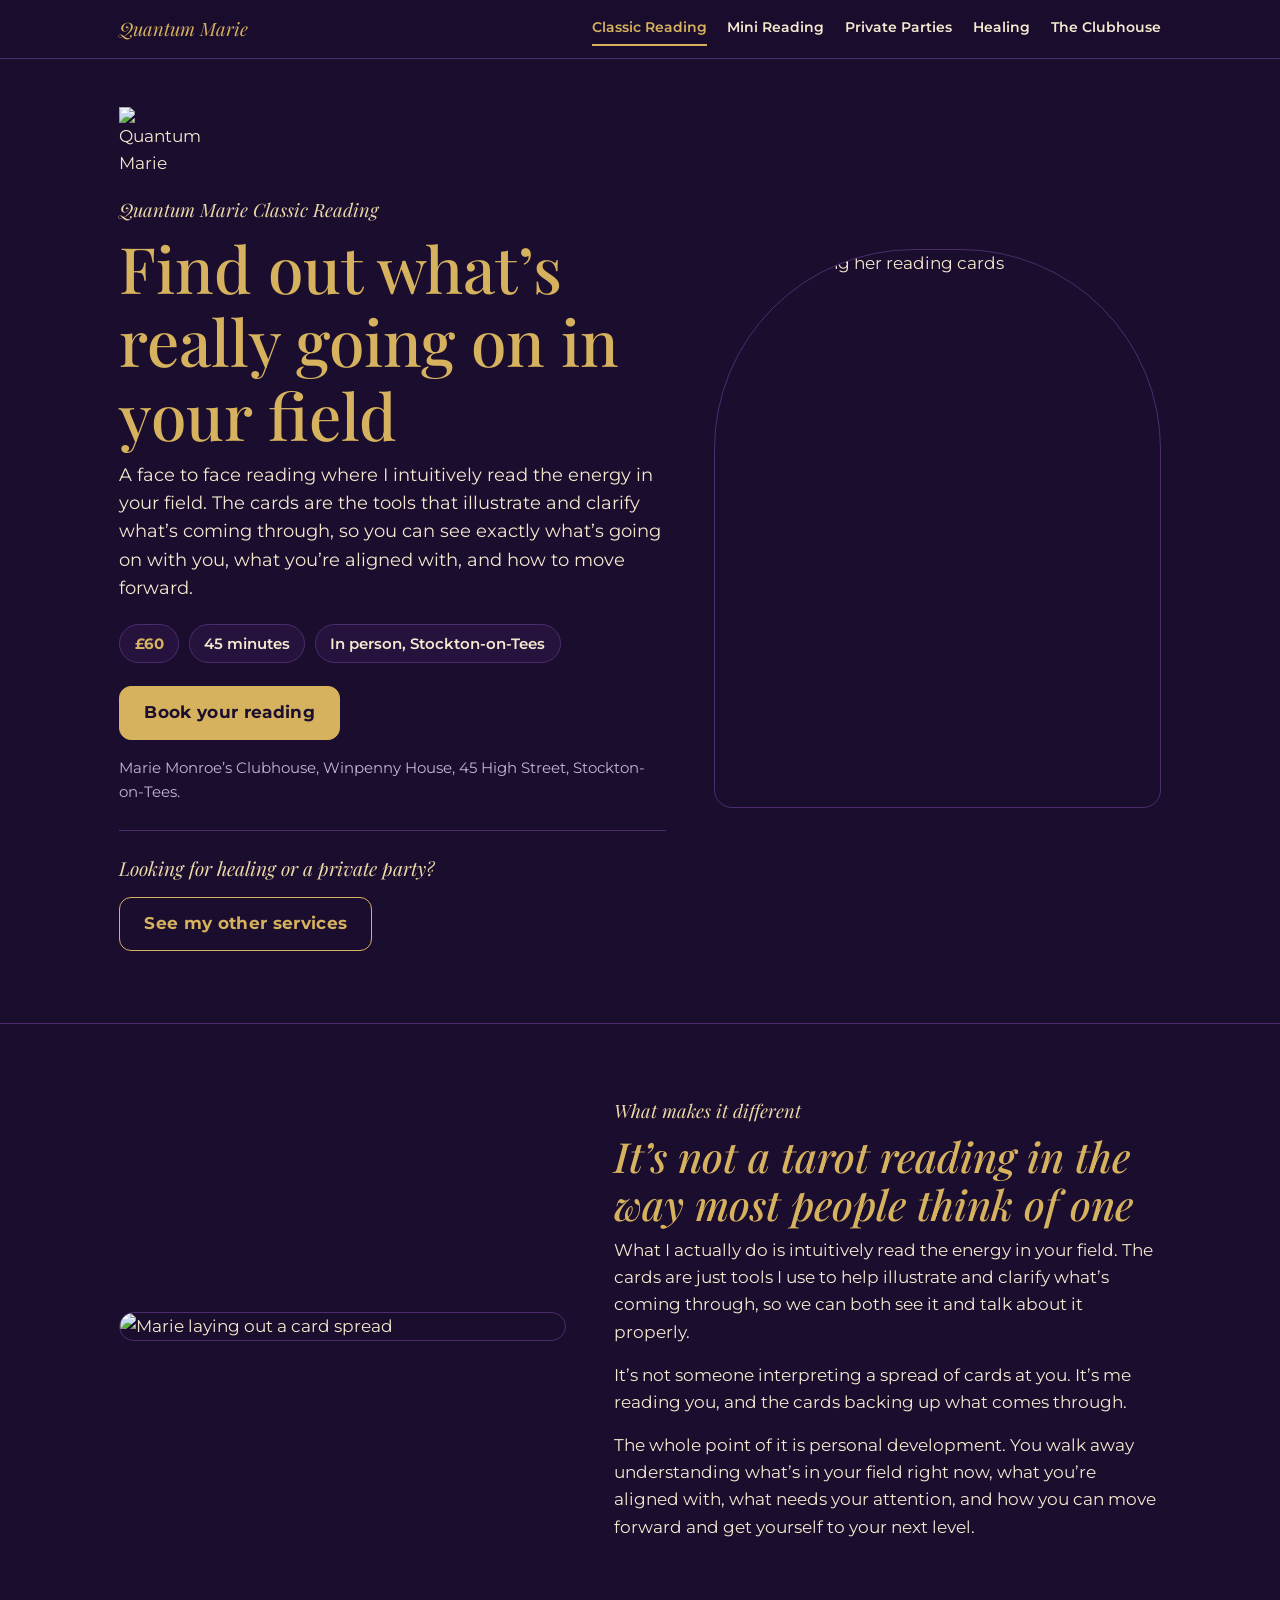
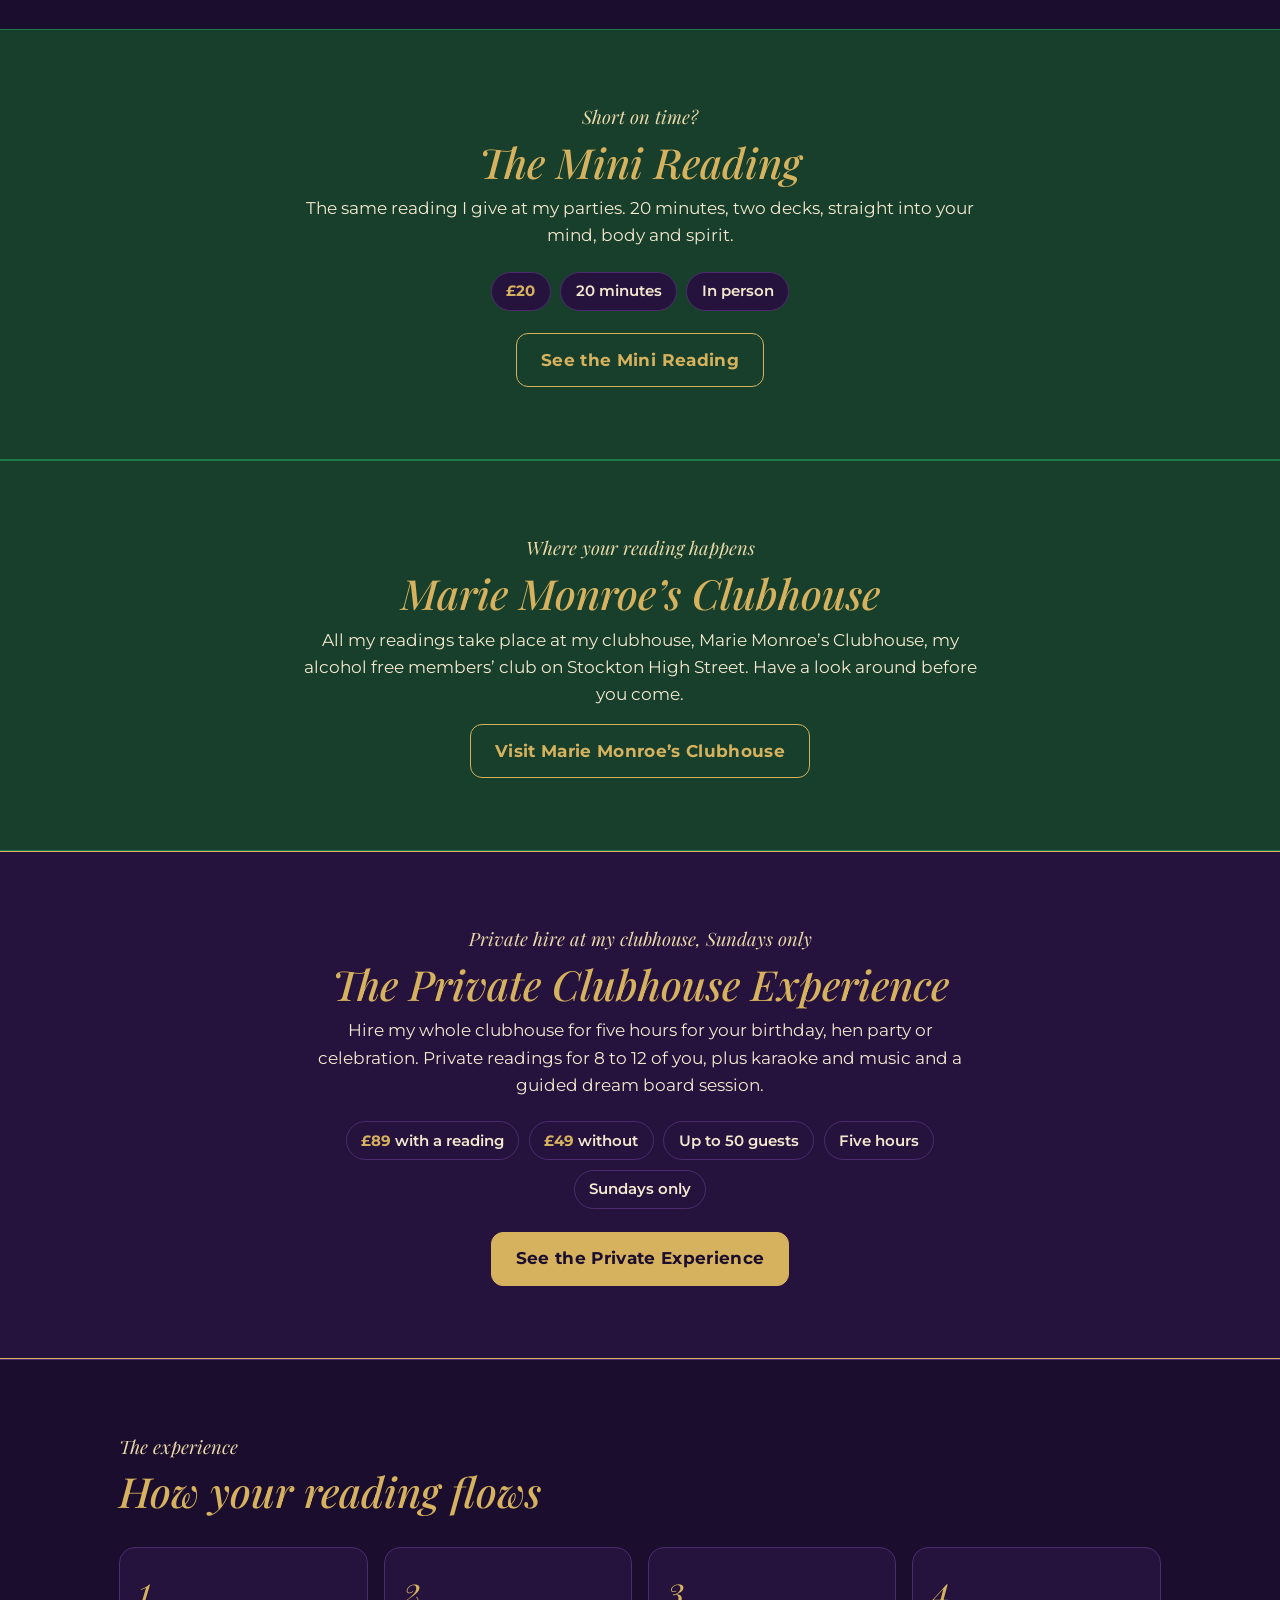
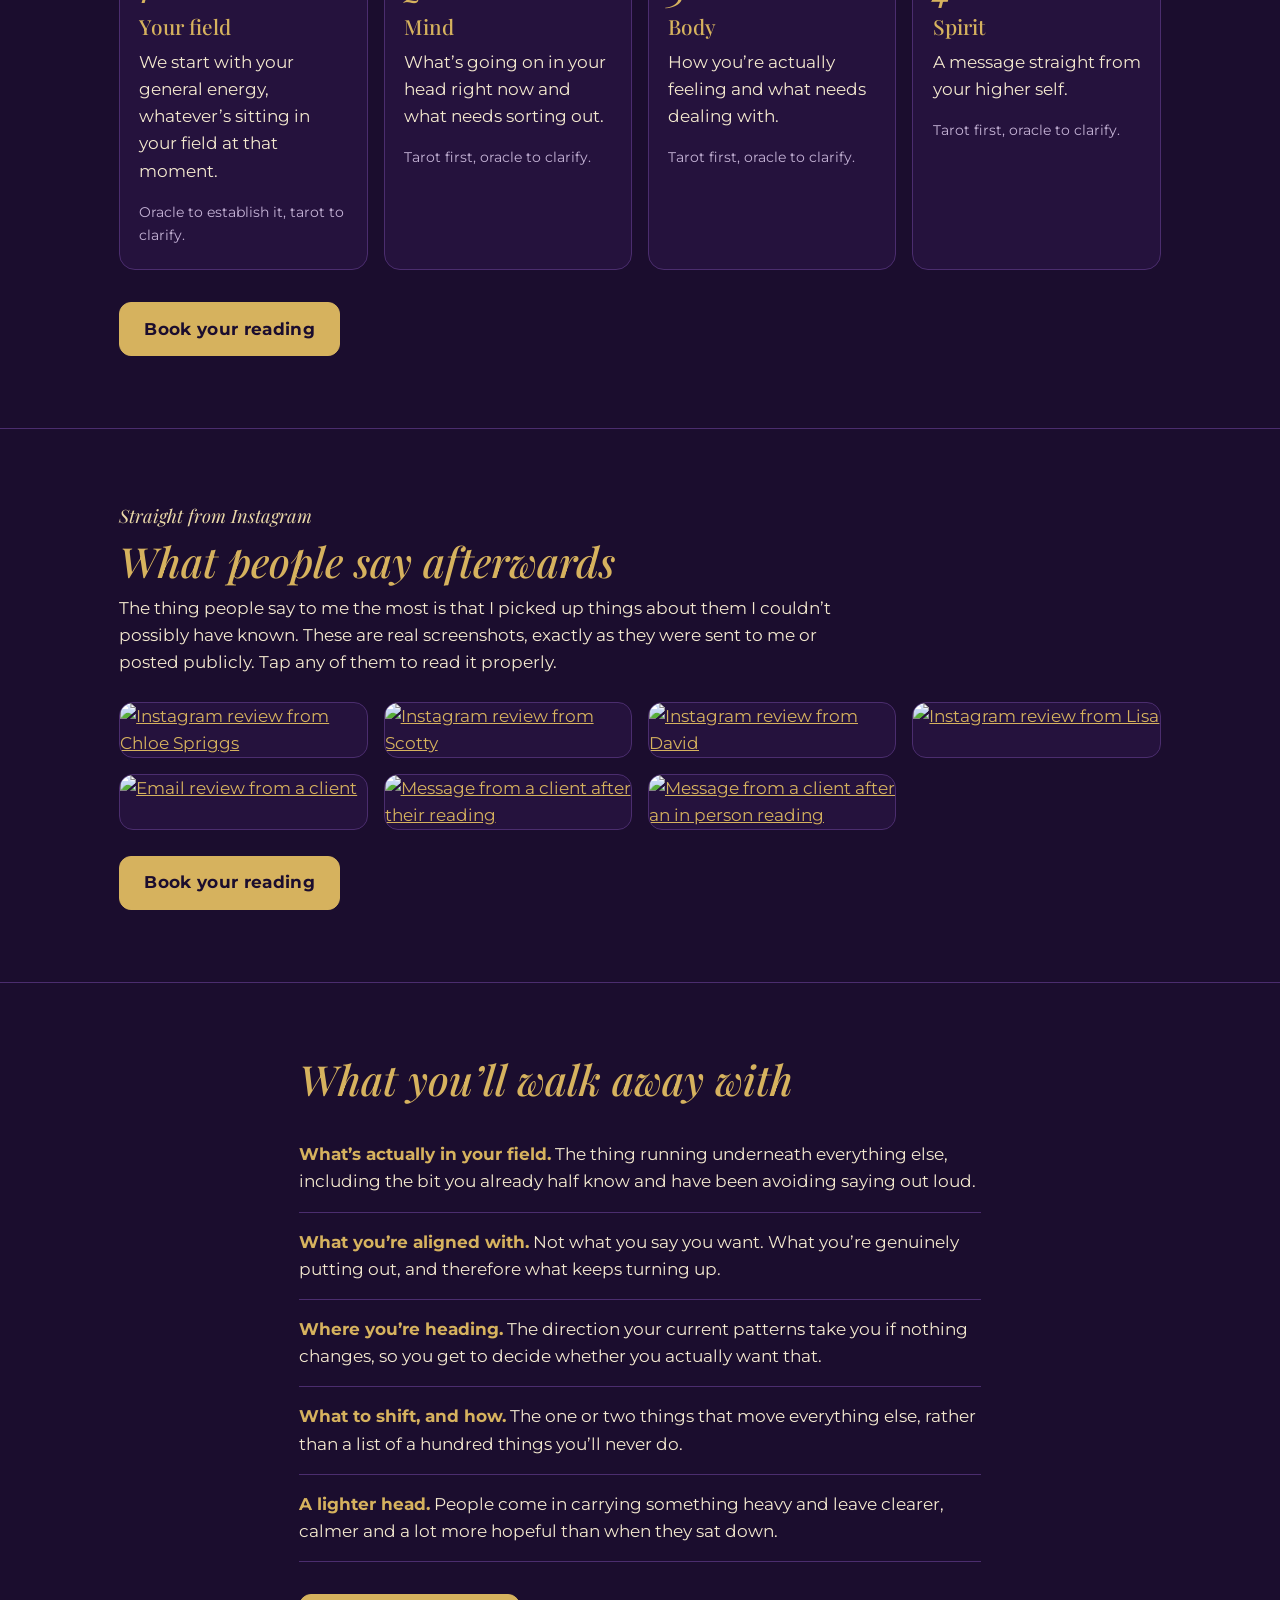
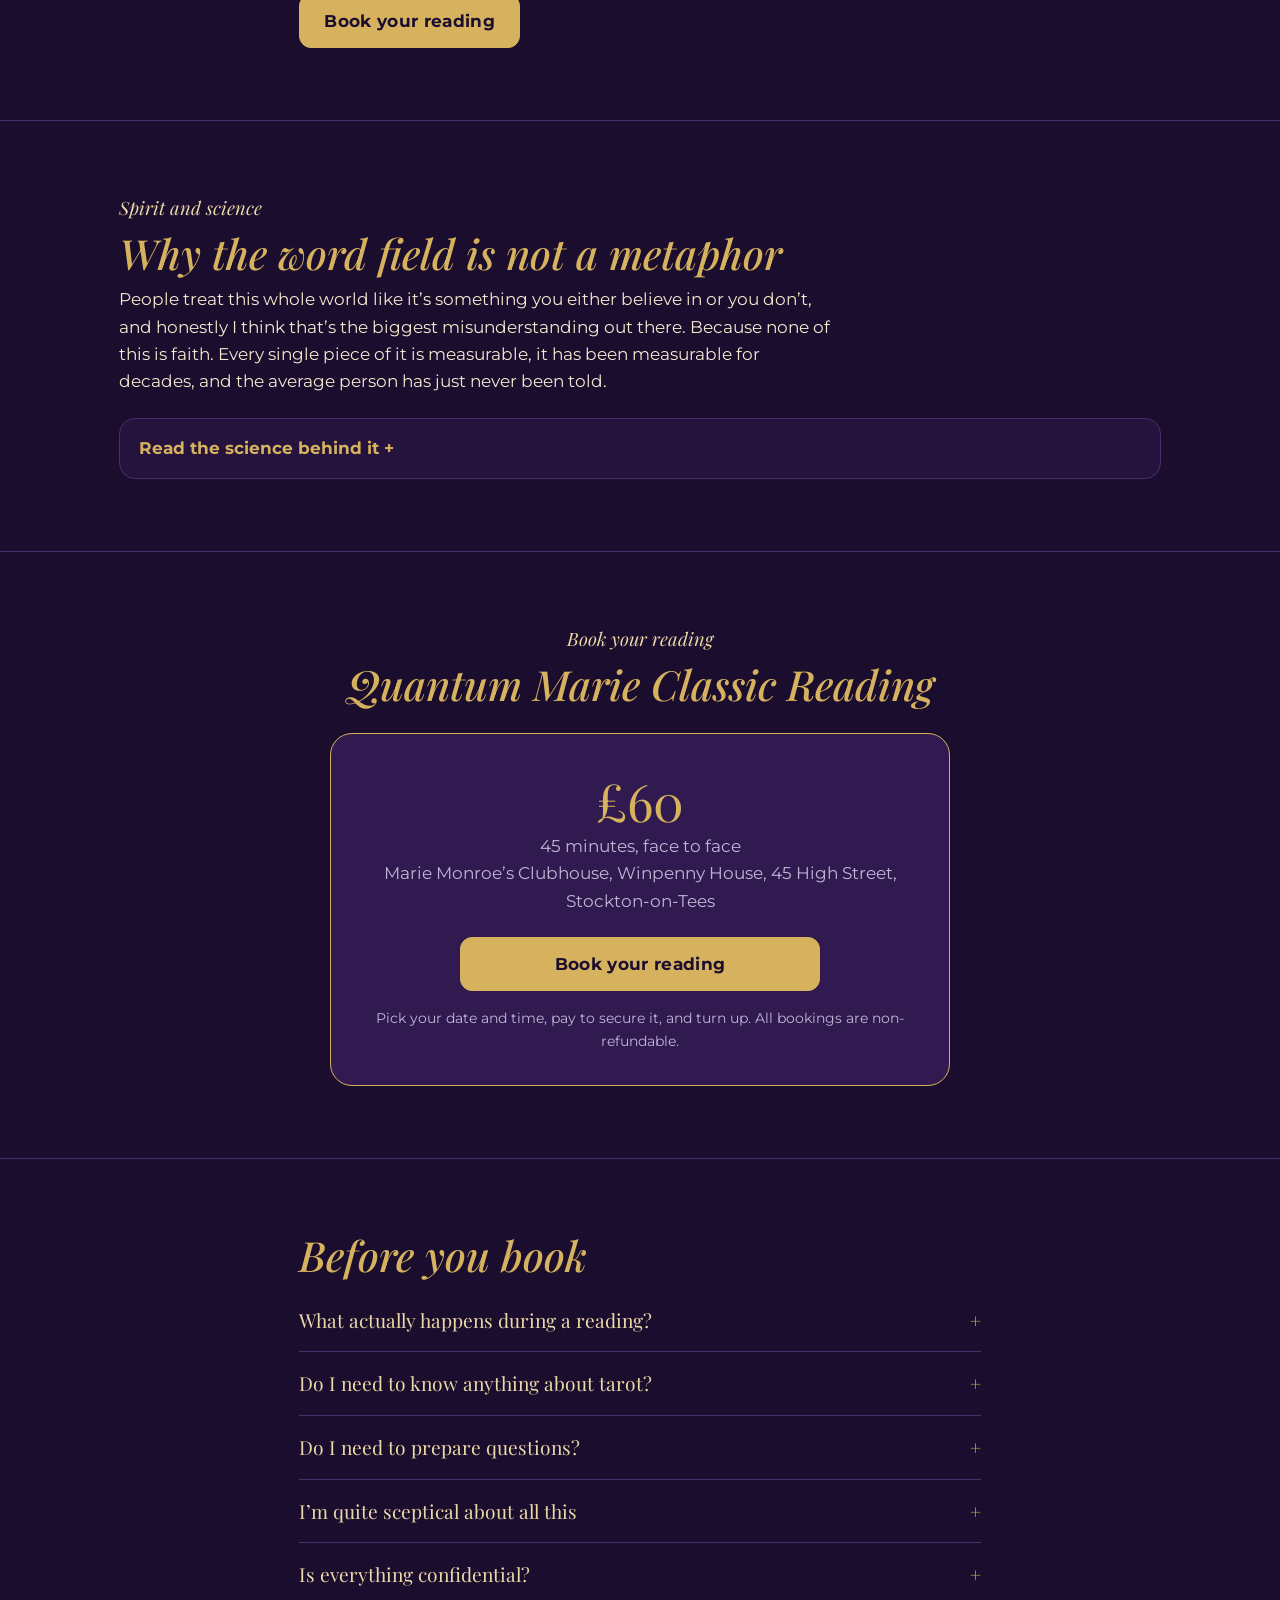
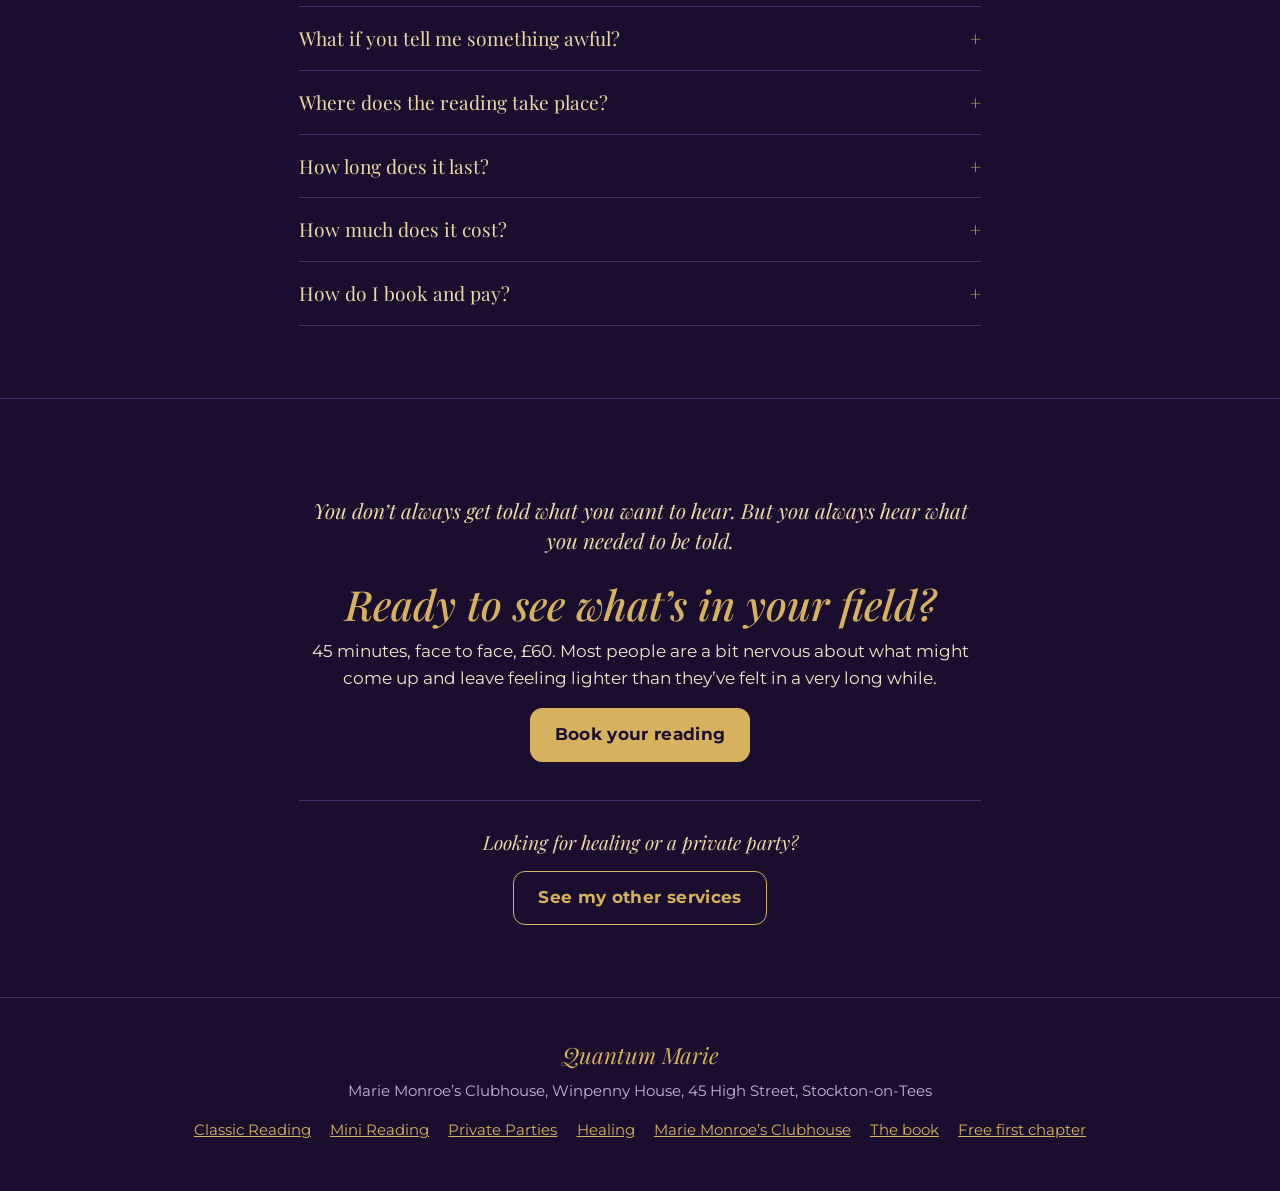
==== commit c765774a: "Lower Private Clubhouse Experience prices, max 12 readings, up to 50 guests Co-Authored-By: Claude O" ====
--- a/index.html
+++ b/index.html
@@ -174,13 +174,6 @@
   </div>
 </header>
 
-<aside class="closing distance" aria-label="Distance readings ending">
-  <div class="wrap">
-    <p><strong>Distance readings end this Friday.</strong> Can’t get to Stockton? You have until midnight on Friday 13 November to book a Quantum Distance Reading, your full reading recorded and sent to you within 24 hours. After that, every reading is in person.</p>
-    <a class="btn" href="https://marie-monroe-2.myshopify.com/products/quantum-distance-reading">Book a Quantum Distance Reading</a>
-  </div>
-</aside>
-
 <section>
   <div class="wrap split">
     <img src="https://quantummarie.com/reading.jpg" alt="Marie laying out a card spread" loading="lazy">
@@ -217,8 +210,8 @@
   <div class="wrap narrow center">
     <div class="kicker">Private hire at my clubhouse, Sundays only</div>
     <h2>The Private Clubhouse Experience</h2>
-    <p>Hire my whole clubhouse for five hours for your birthday, hen party or celebration. Private readings for 8 to 10 of you, plus karaoke and music and a guided dream board session.</p>
-    <div class="facts" style="justify-content:center"><span><b>£129</b> with a reading</span><span><b>£89</b> without</span><span>Five hours</span><span>Sundays only</span></div>
+    <p>Hire my whole clubhouse for five hours for your birthday, hen party or celebration. Private readings for 8 to 12 of you, plus karaoke and music and a guided dream board session.</p>
+    <div class="facts" style="justify-content:center"><span><b>£89</b> with a reading</span><span><b>£49</b> without</span><span>Up to 50 guests</span><span>Five hours</span><span>Sundays only</span></div>
     <div class="actions" style="justify-content:center">
       <a class="btn gold" href="https://mariemonroesclubhouse.com/private-experience/">See the Private Experience</a>
     </div>
@@ -374,12 +367,6 @@
 </div>
 
 <script>
-// Removes the distance readings announcement after midnight on Friday 13 November 2026, UK time
-(function(){
-  if (new Date() >= new Date("2026-11-14T00:00:00Z")) {
-    document.querySelectorAll(".distance").forEach(function(el){ el.remove(); });
-  }
-})();
 // Sticky booking bar on phones, shown once the hero button has scrolled away
 (function(){
   var bar=document.getElementById("sticky"), btn=document.querySelector(".hero .btn.gold");
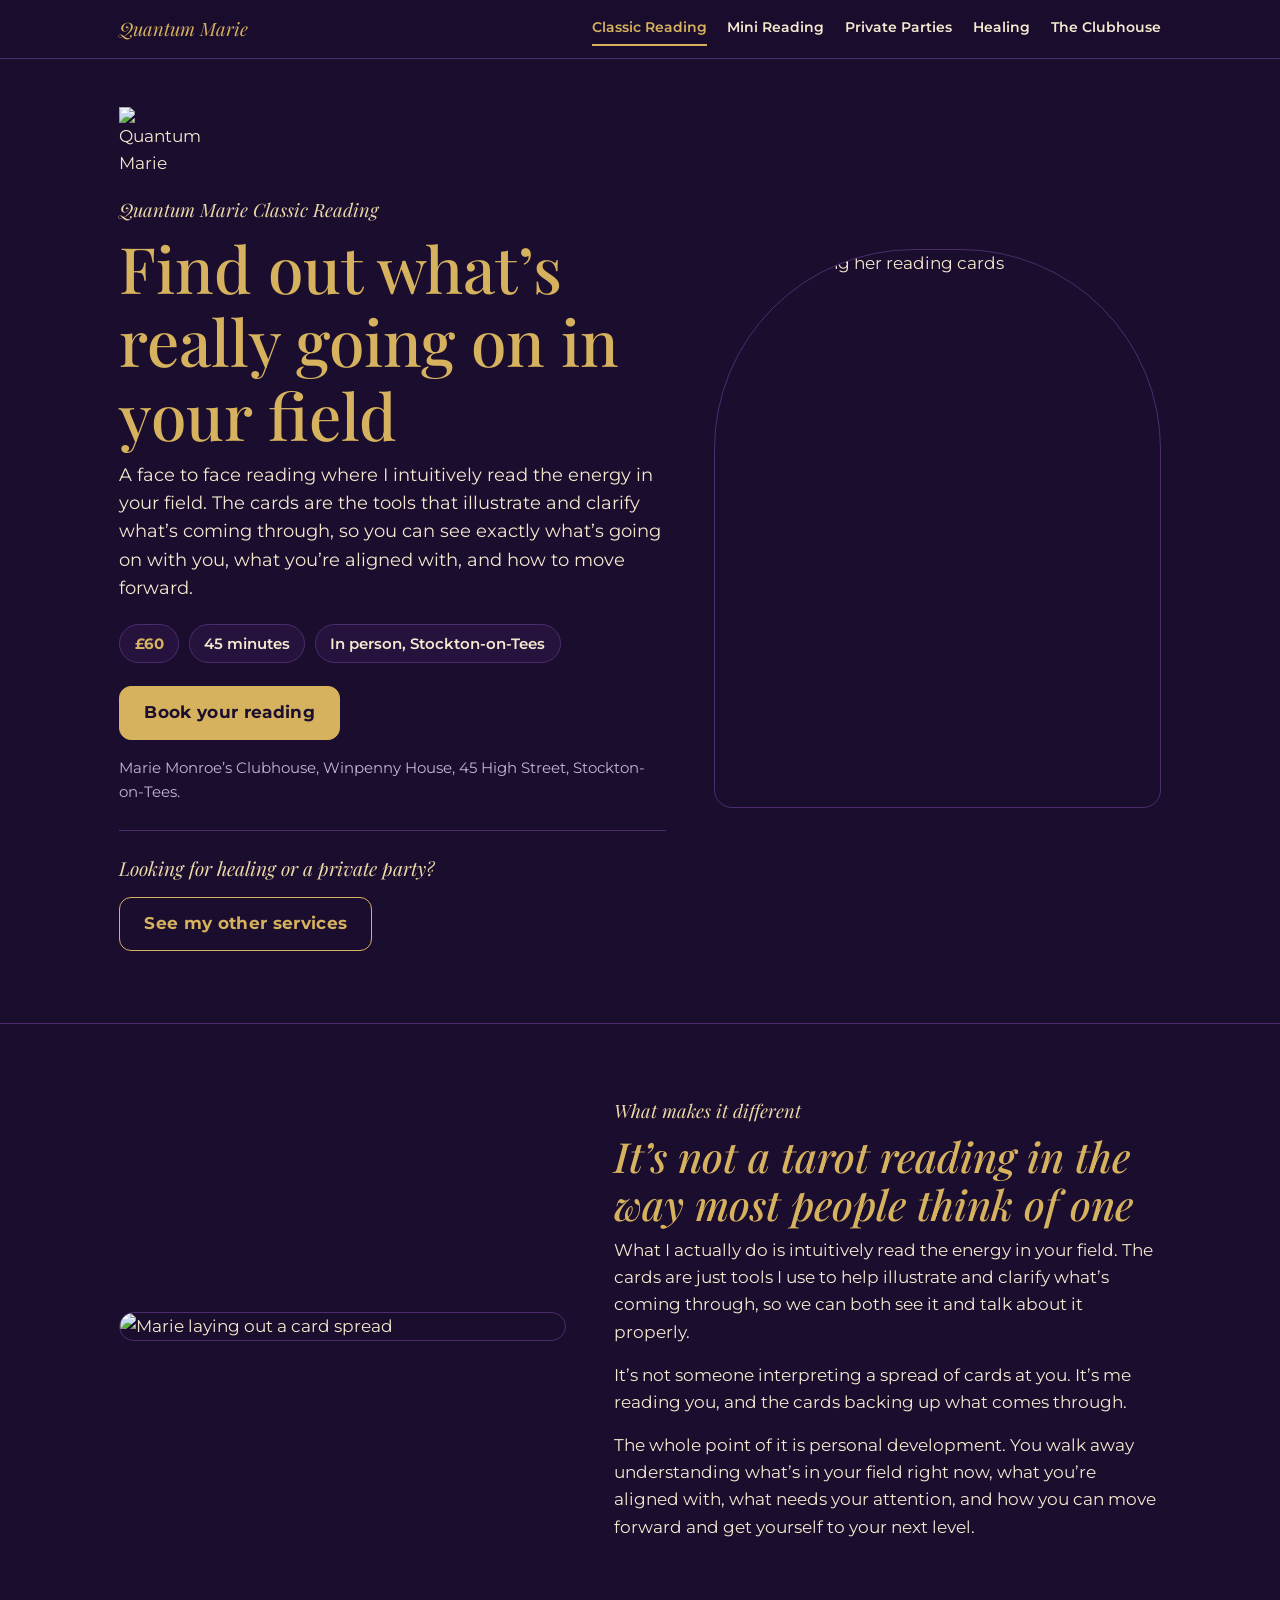
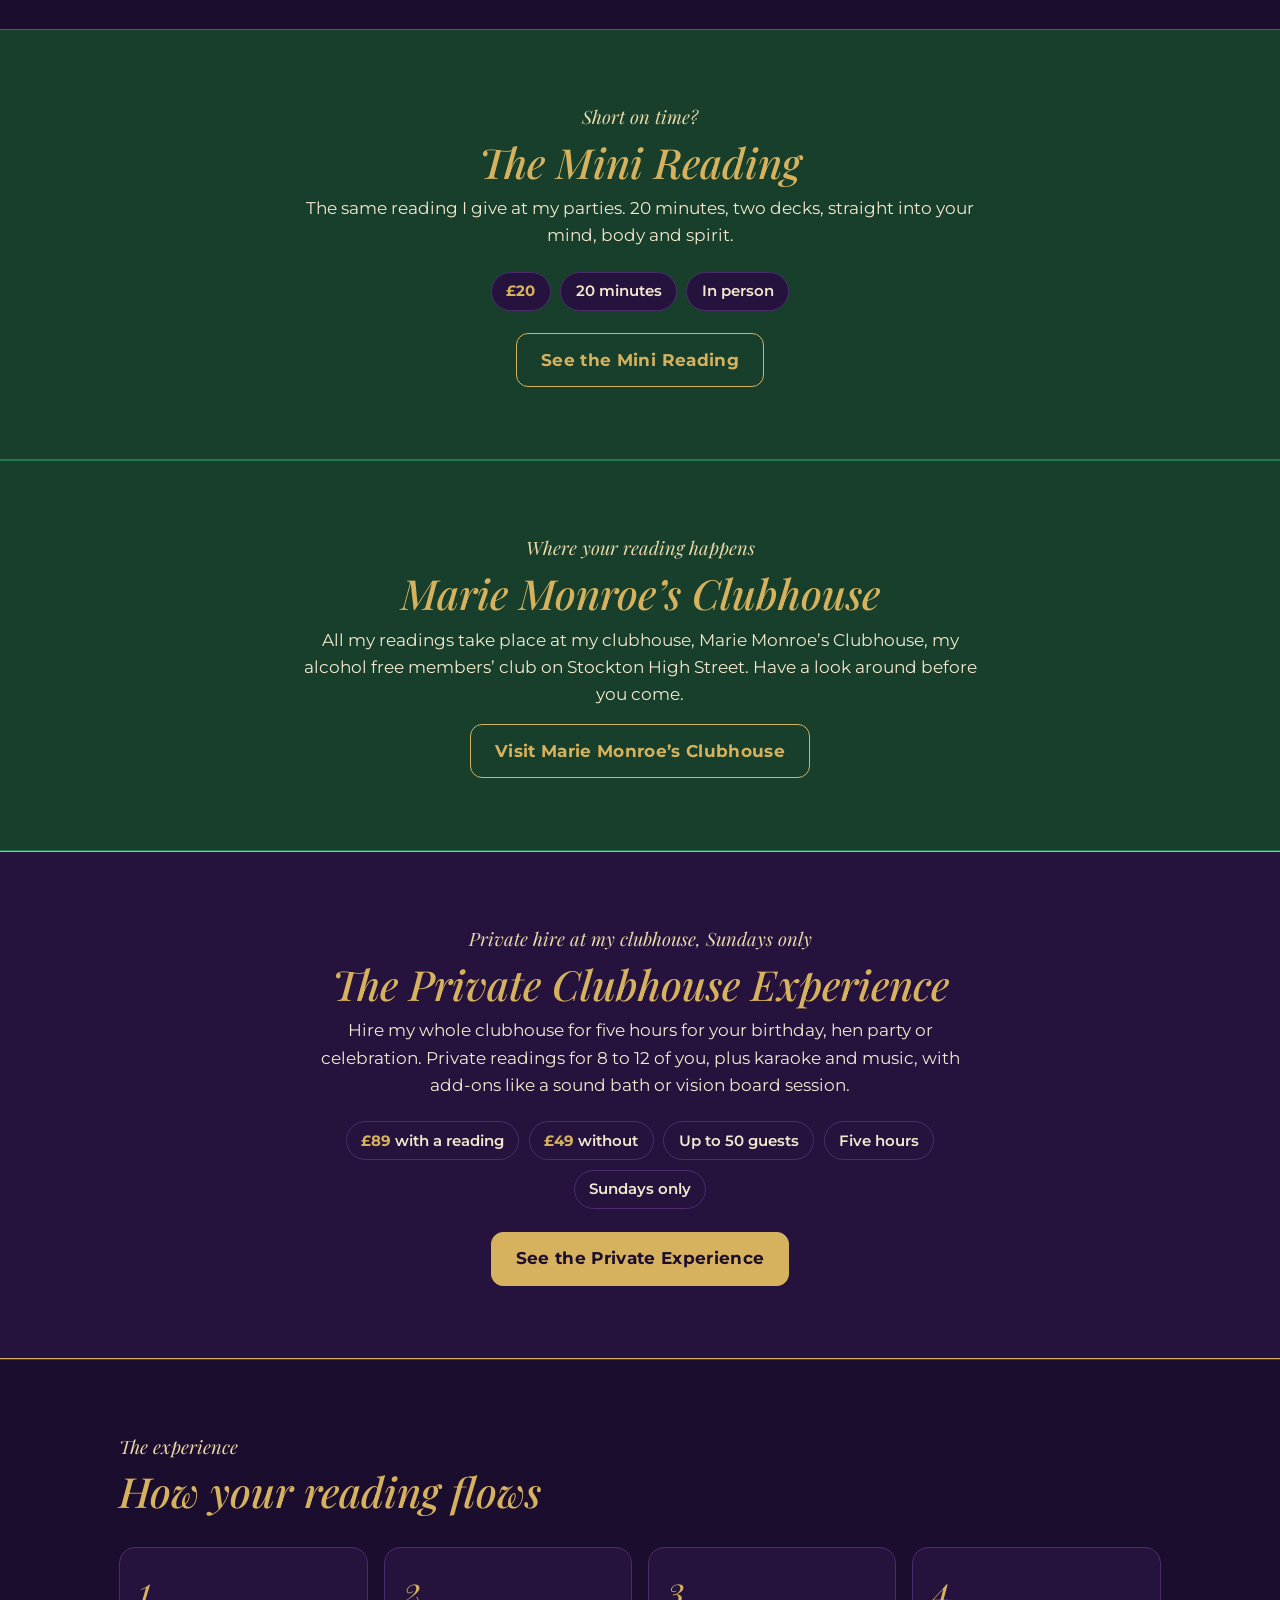
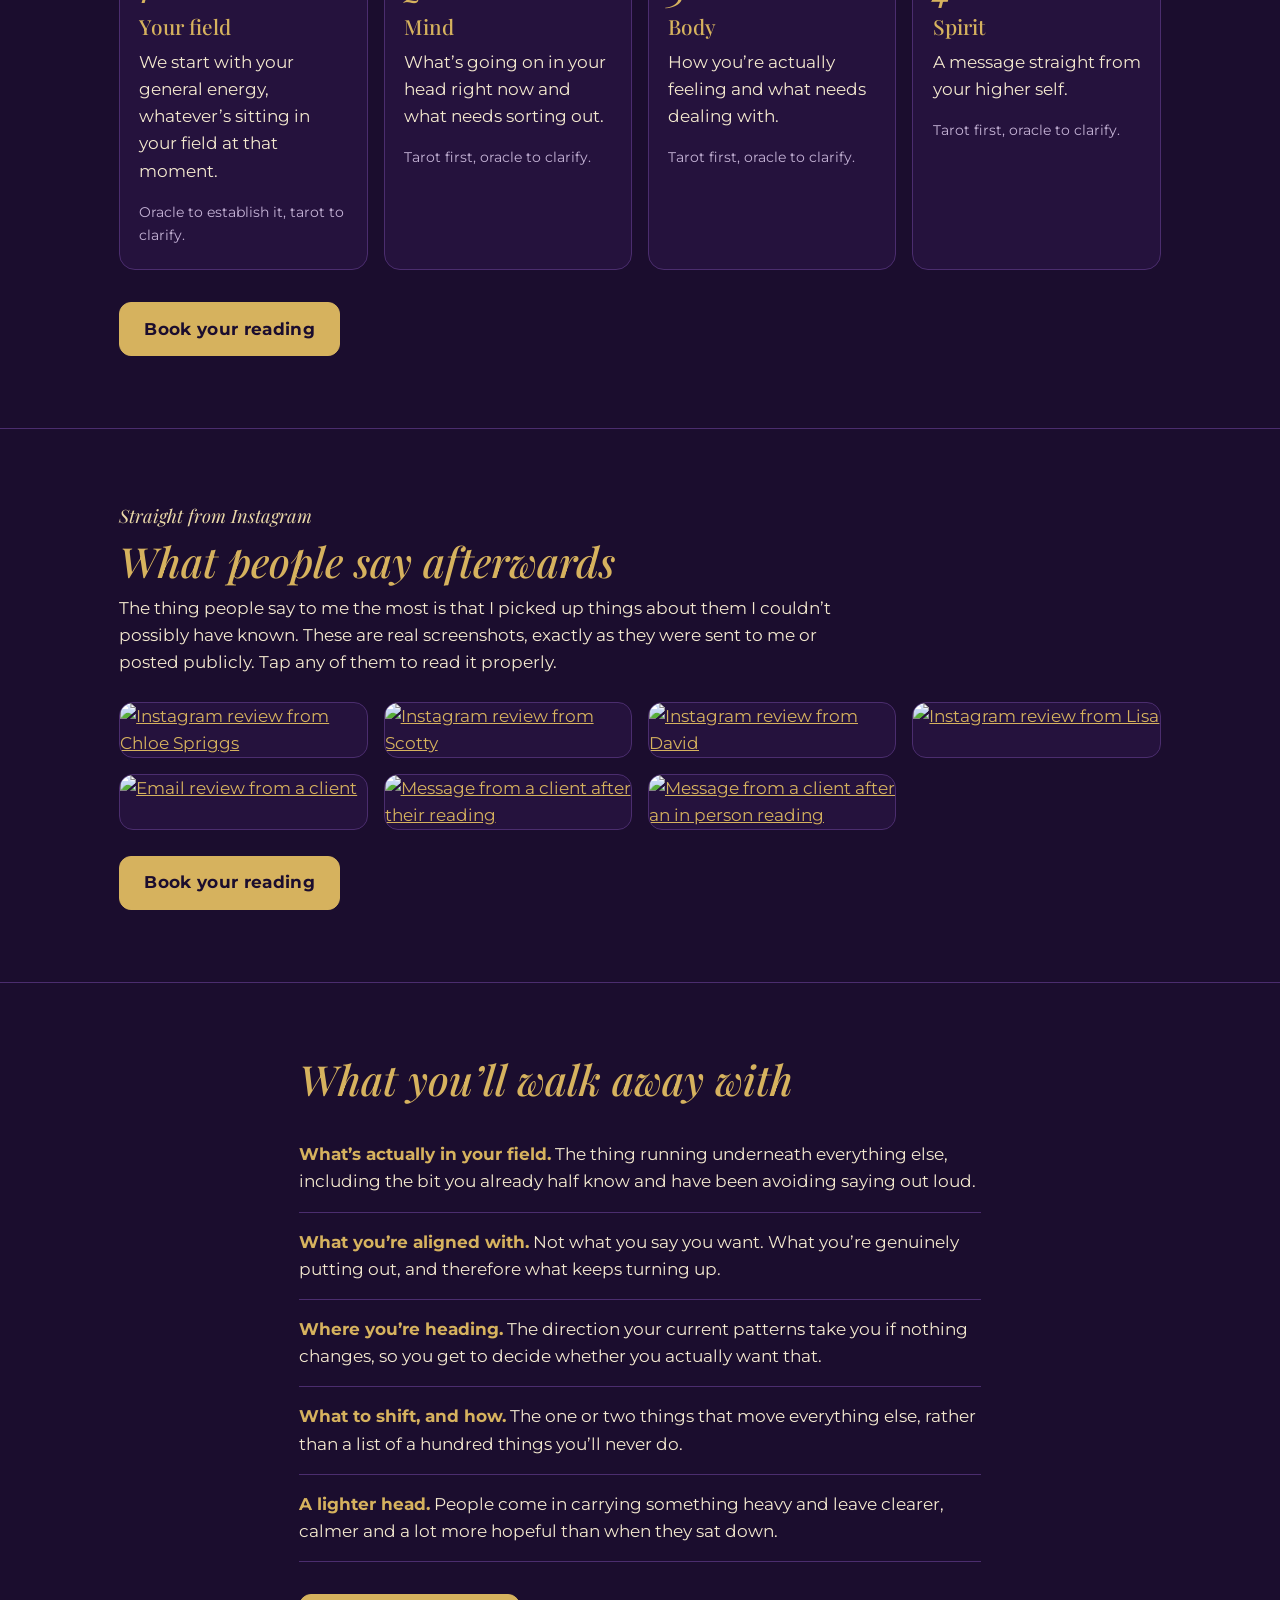
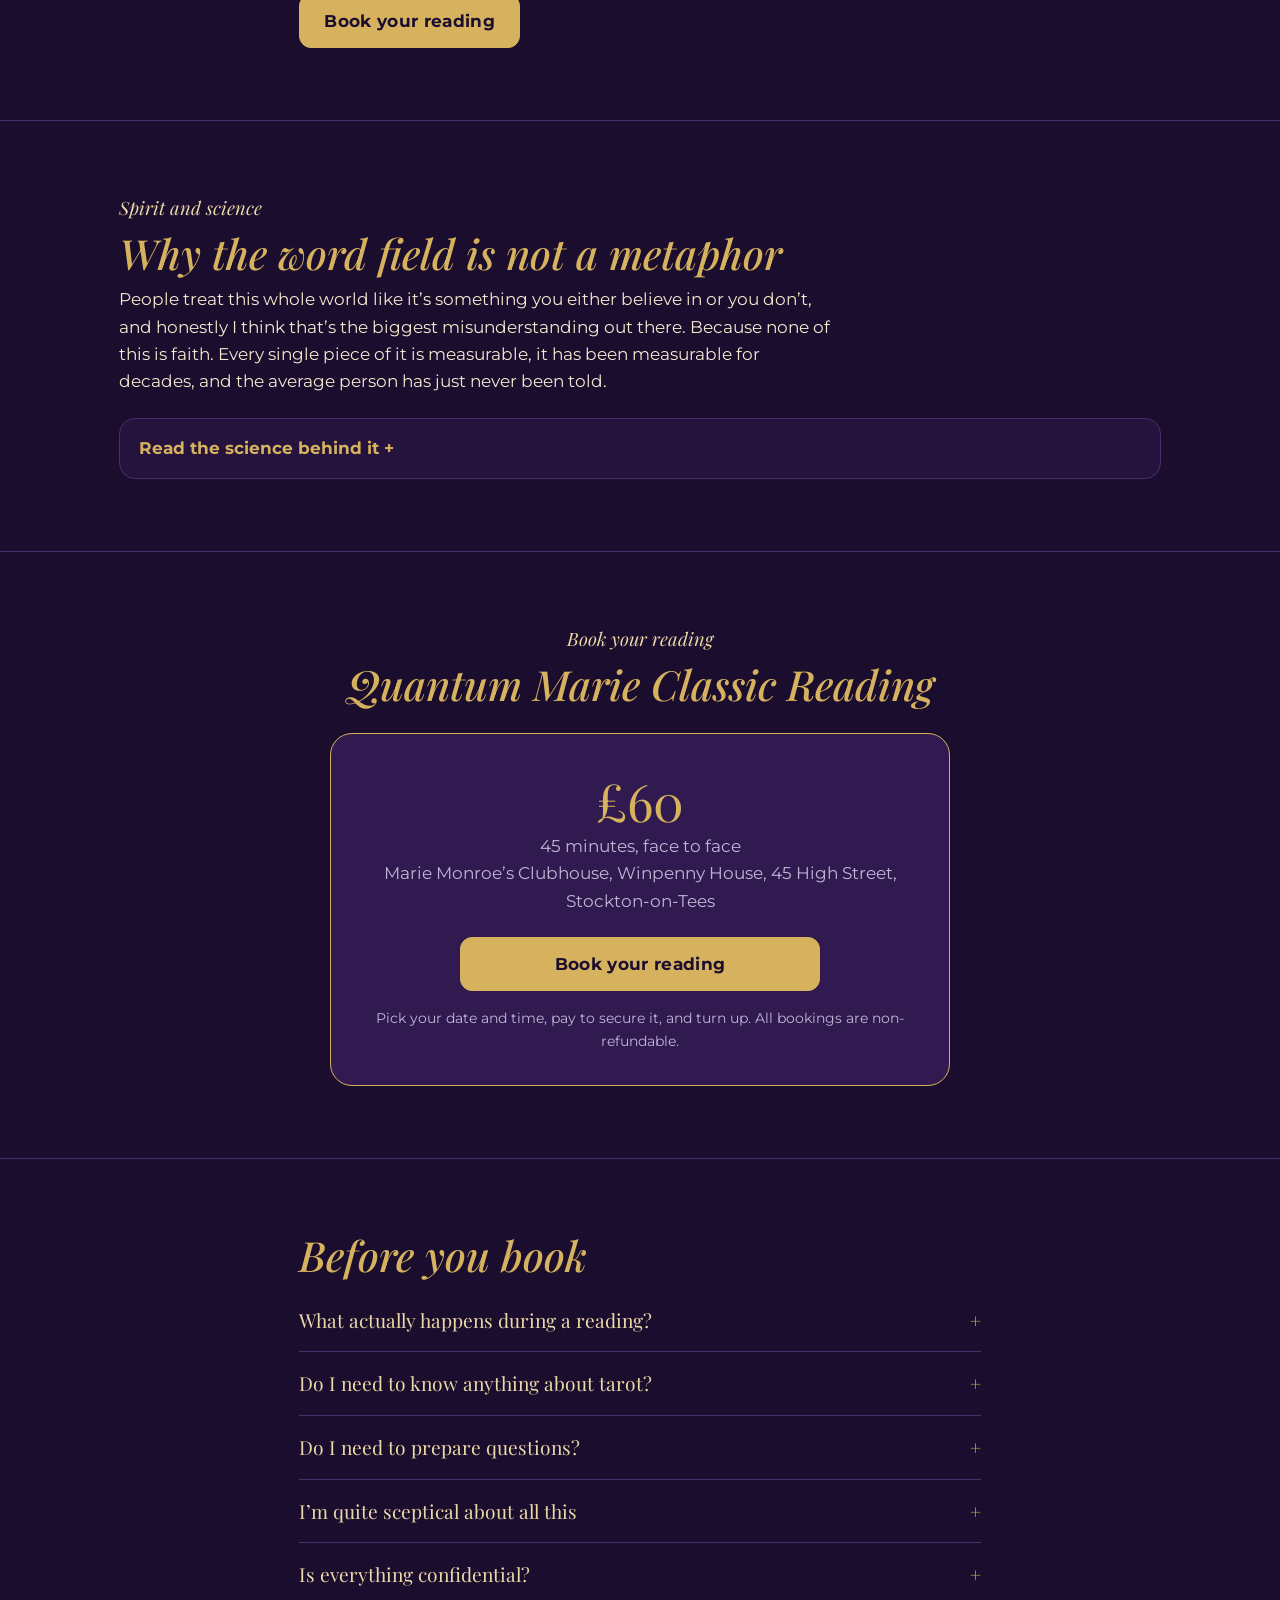
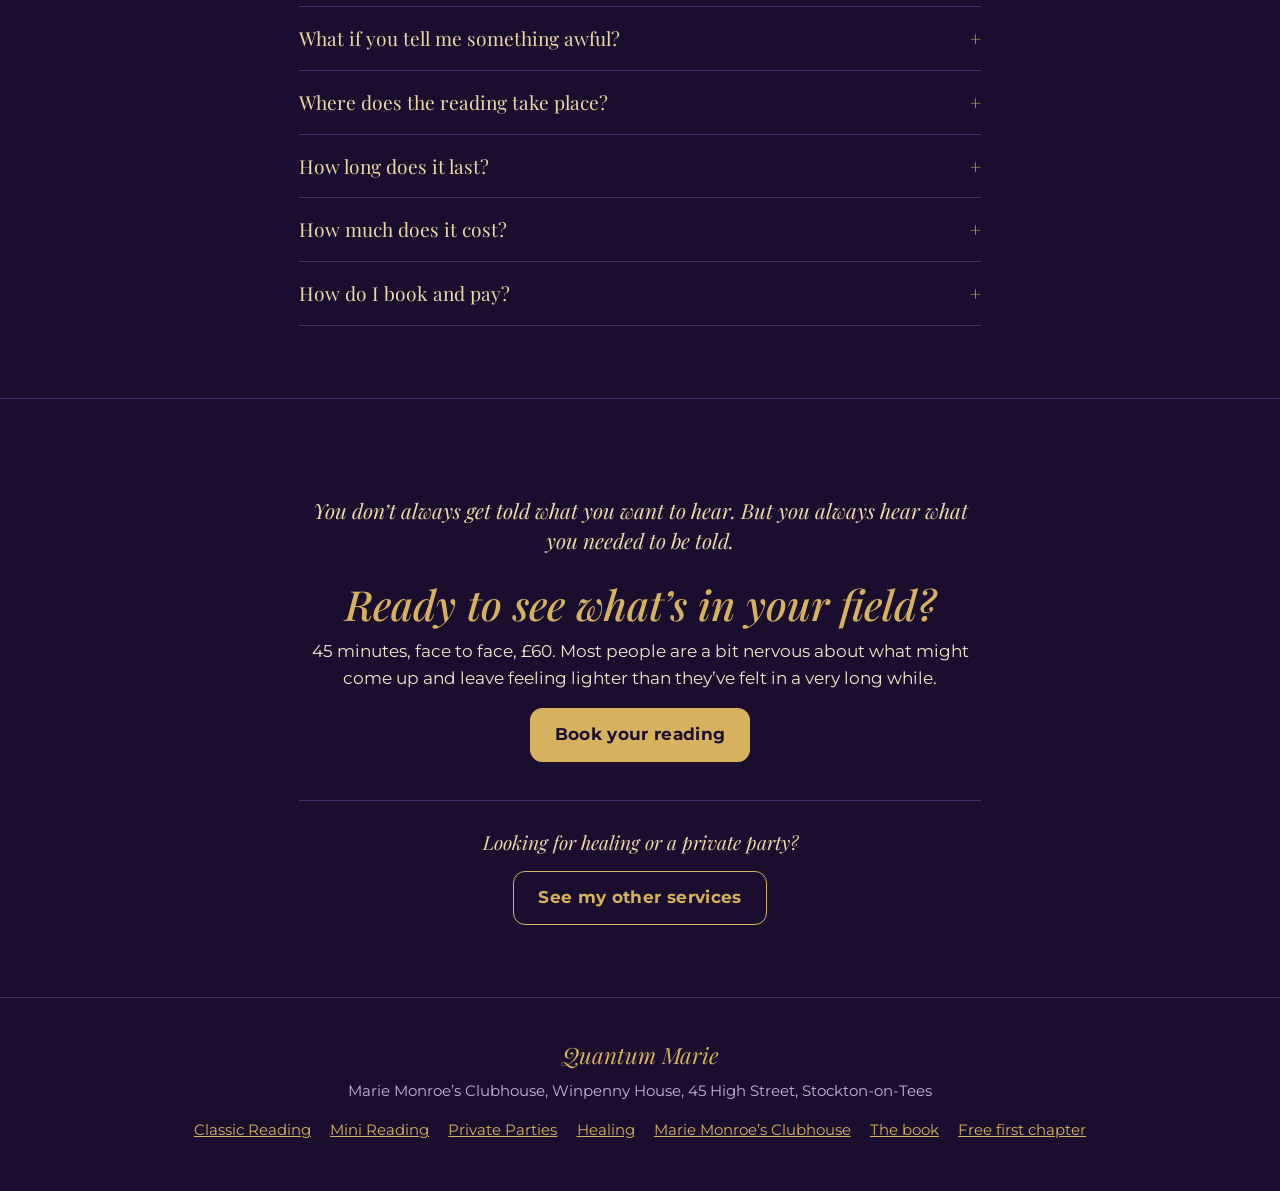
==== commit b81ecbe4: "Private Experience: add-ons menu, remove price example and included dream board Co-Authored-By: Clau" ====
--- a/index.html
+++ b/index.html
@@ -210,7 +210,7 @@
   <div class="wrap narrow center">
     <div class="kicker">Private hire at my clubhouse, Sundays only</div>
     <h2>The Private Clubhouse Experience</h2>
-    <p>Hire my whole clubhouse for five hours for your birthday, hen party or celebration. Private readings for 8 to 12 of you, plus karaoke and music and a guided dream board session.</p>
+    <p>Hire my whole clubhouse for five hours for your birthday, hen party or celebration. Private readings for 8 to 12 of you, plus karaoke and music, with add-ons like a sound bath or vision board session.</p>
     <div class="facts" style="justify-content:center"><span><b>£89</b> with a reading</span><span><b>£49</b> without</span><span>Up to 50 guests</span><span>Five hours</span><span>Sundays only</span></div>
     <div class="actions" style="justify-content:center">
       <a class="btn gold" href="https://mariemonroesclubhouse.com/private-experience/">See the Private Experience</a>
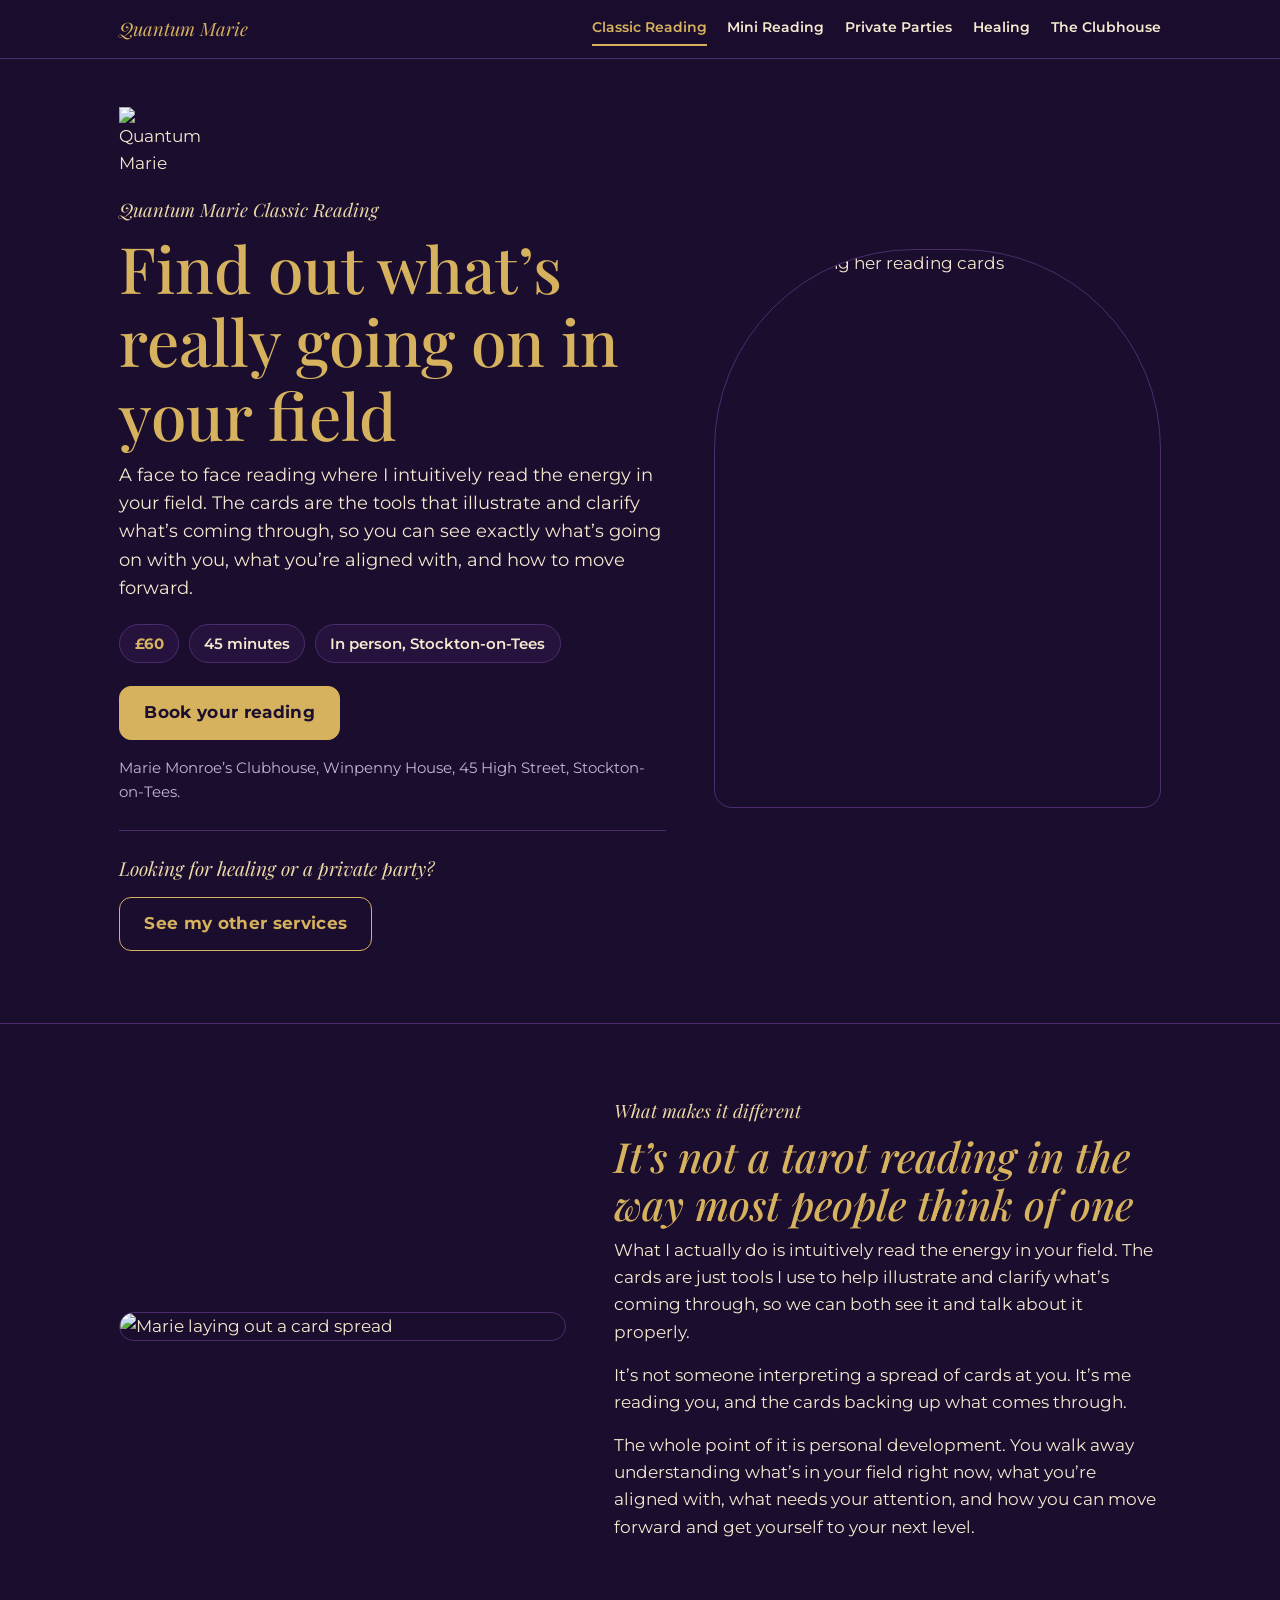
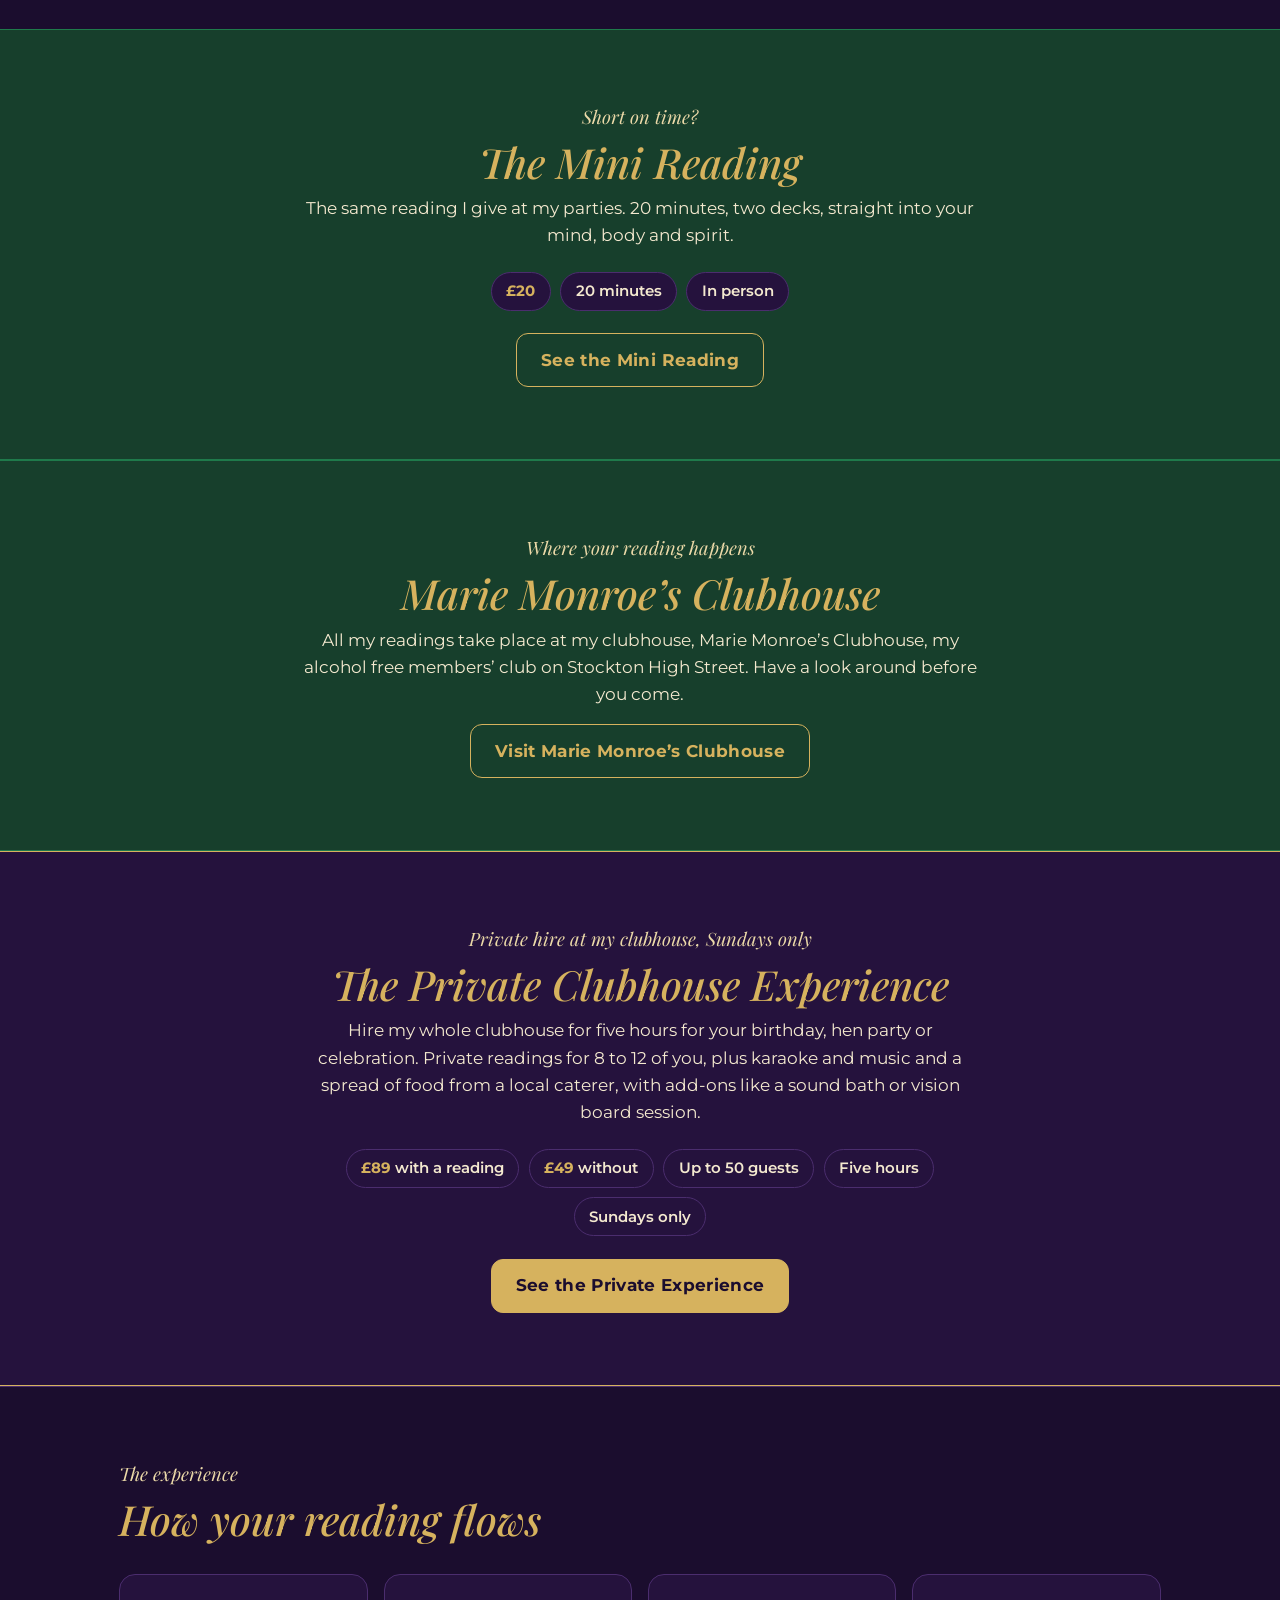
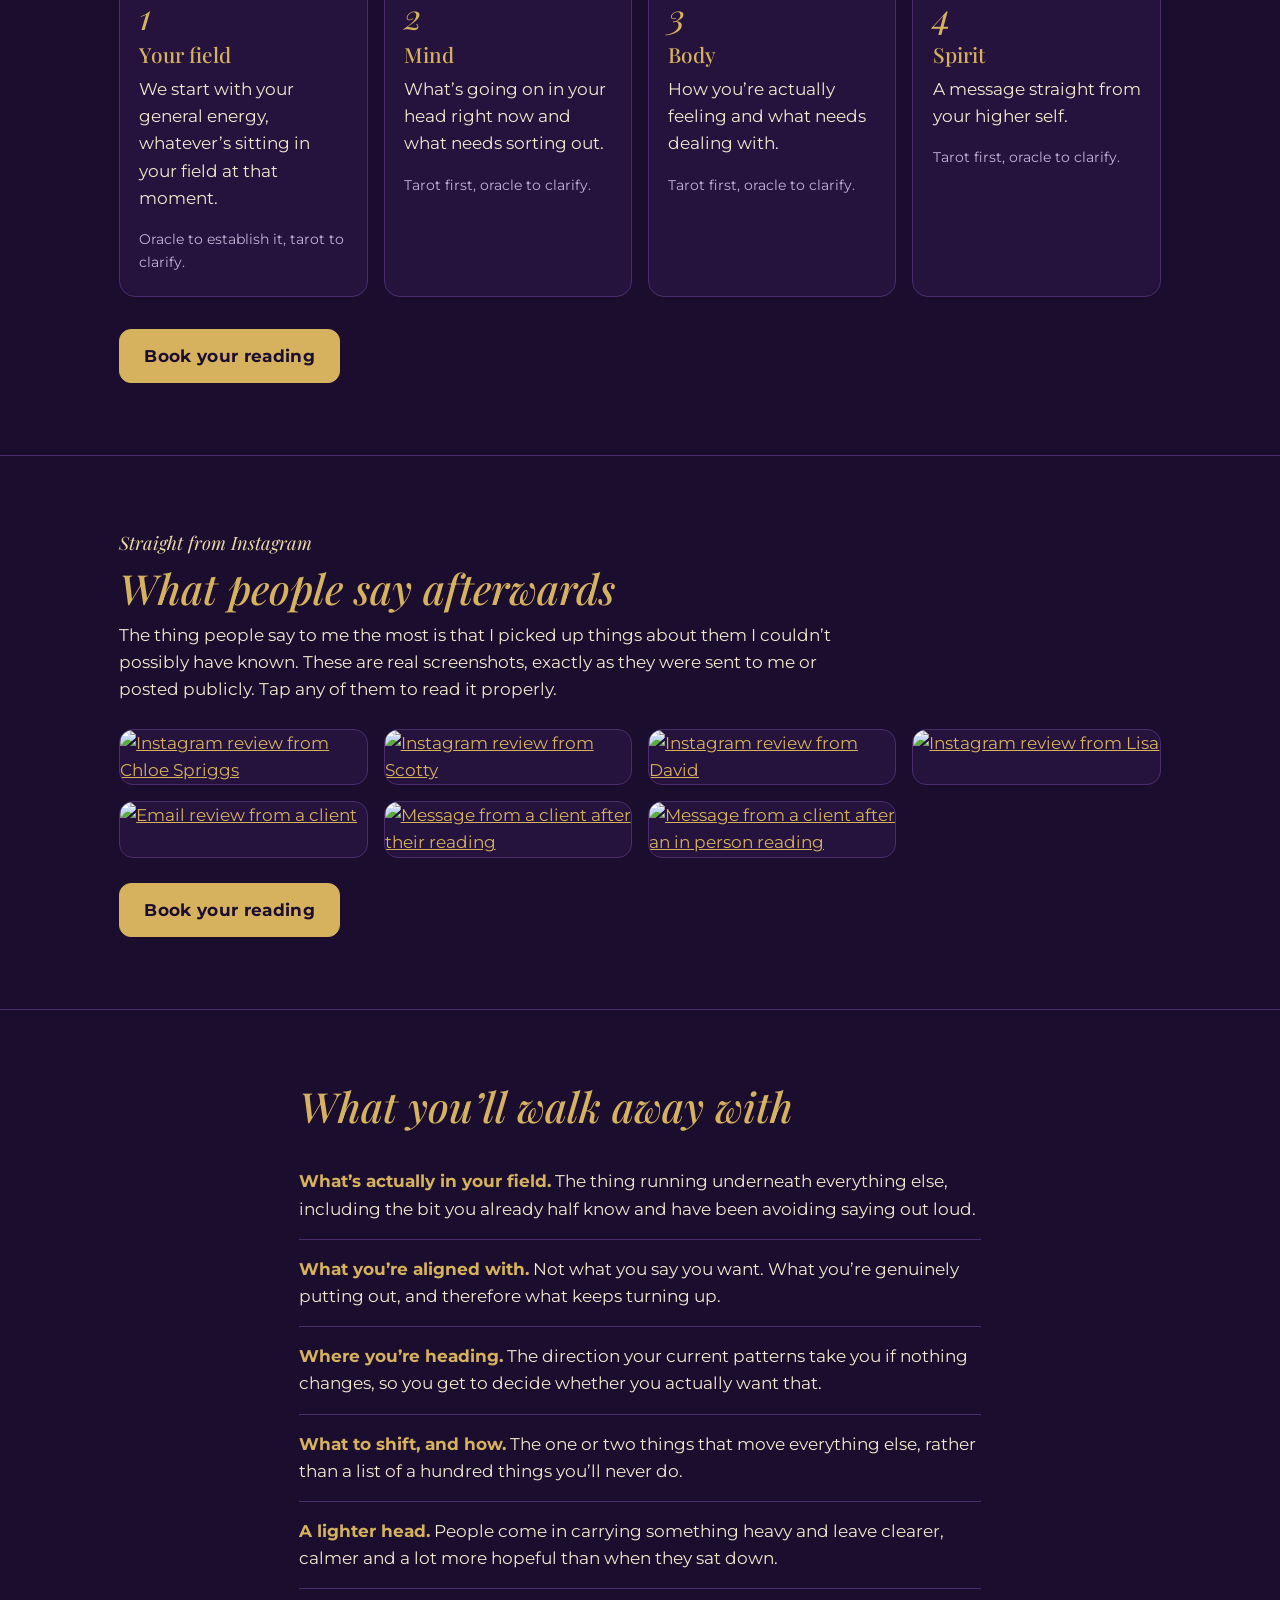
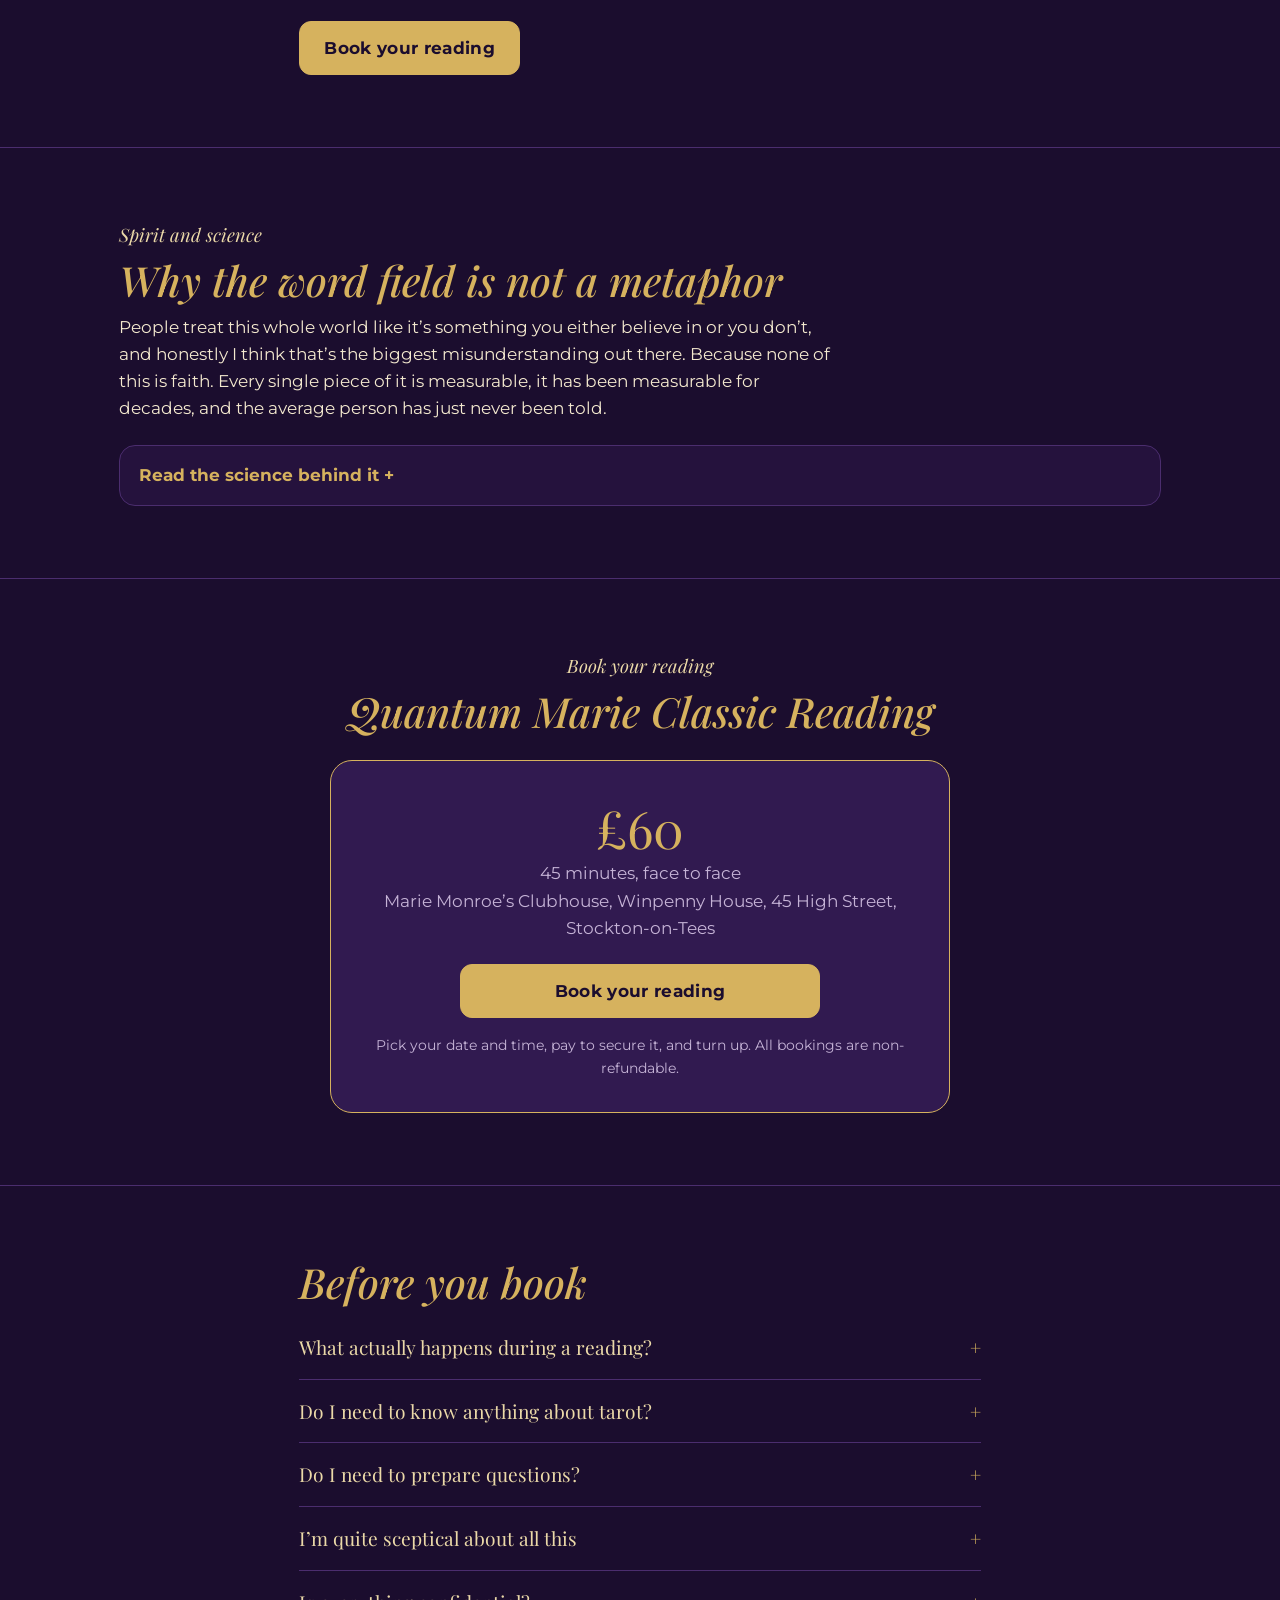
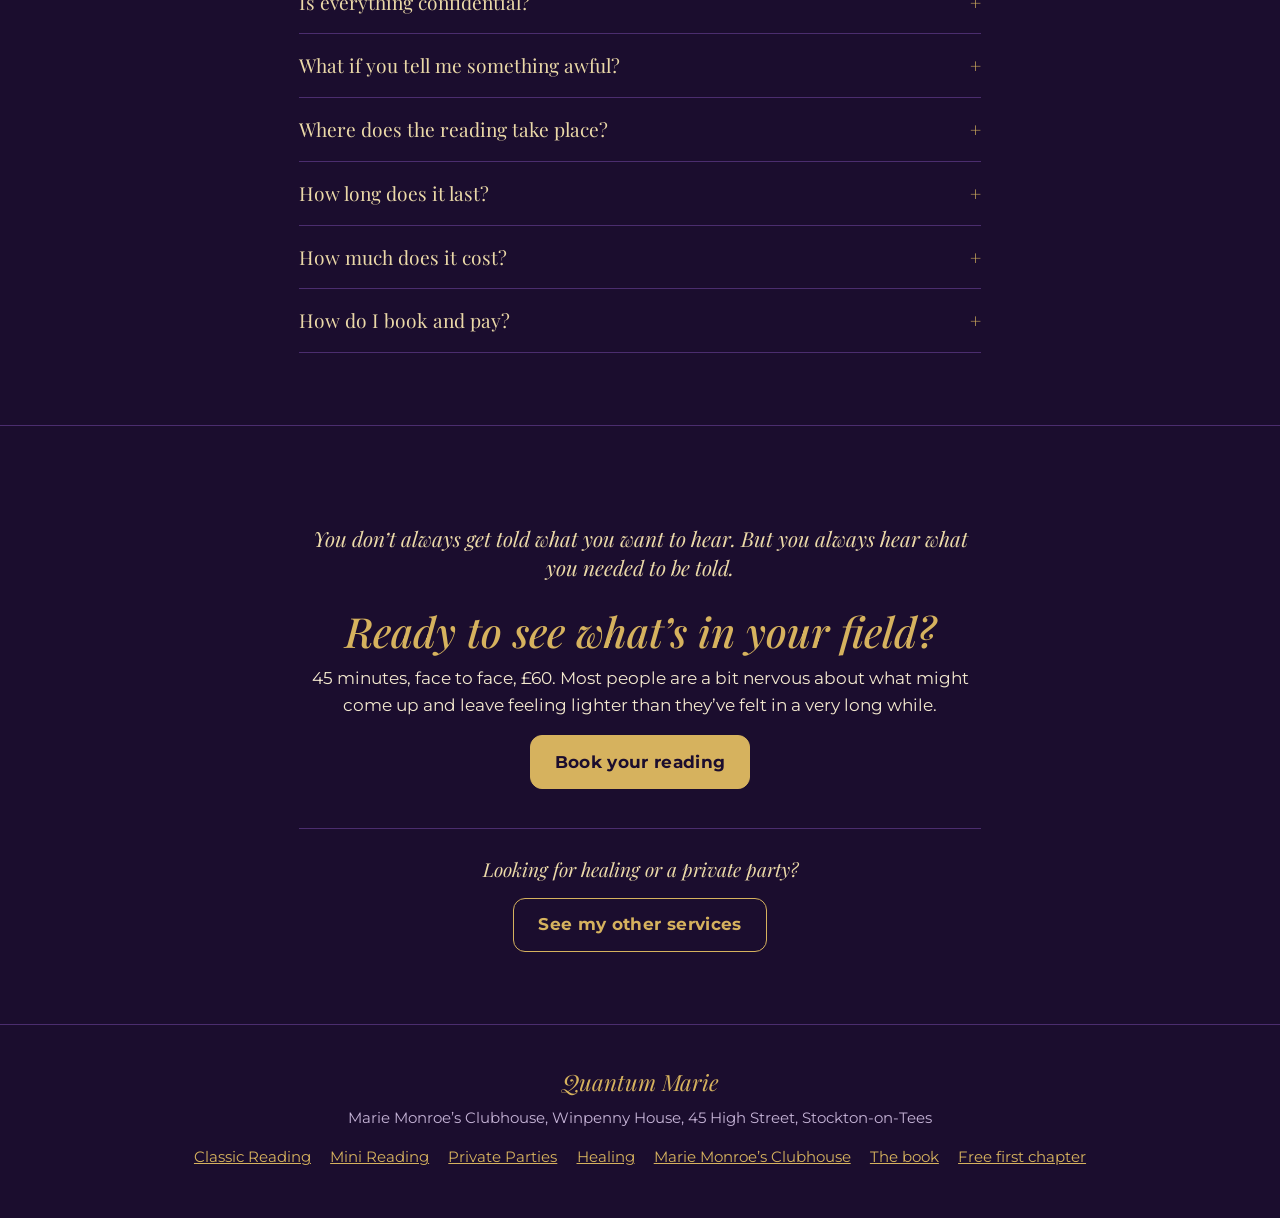
==== commit 220adfa5: "Private Experience: include food from a local caterer Co-Authored-By: Claude Opus 5.5 <noreply@anthr" ====
--- a/index.html
+++ b/index.html
@@ -210,7 +210,7 @@
   <div class="wrap narrow center">
     <div class="kicker">Private hire at my clubhouse, Sundays only</div>
     <h2>The Private Clubhouse Experience</h2>
-    <p>Hire my whole clubhouse for five hours for your birthday, hen party or celebration. Private readings for 8 to 12 of you, plus karaoke and music, with add-ons like a sound bath or vision board session.</p>
+    <p>Hire my whole clubhouse for five hours for your birthday, hen party or celebration. Private readings for 8 to 12 of you, plus karaoke and music and a spread of food from a local caterer, with add-ons like a sound bath or vision board session.</p>
     <div class="facts" style="justify-content:center"><span><b>£89</b> with a reading</span><span><b>£49</b> without</span><span>Up to 50 guests</span><span>Five hours</span><span>Sundays only</span></div>
     <div class="actions" style="justify-content:center">
       <a class="btn gold" href="https://mariemonroesclubhouse.com/private-experience/">See the Private Experience</a>
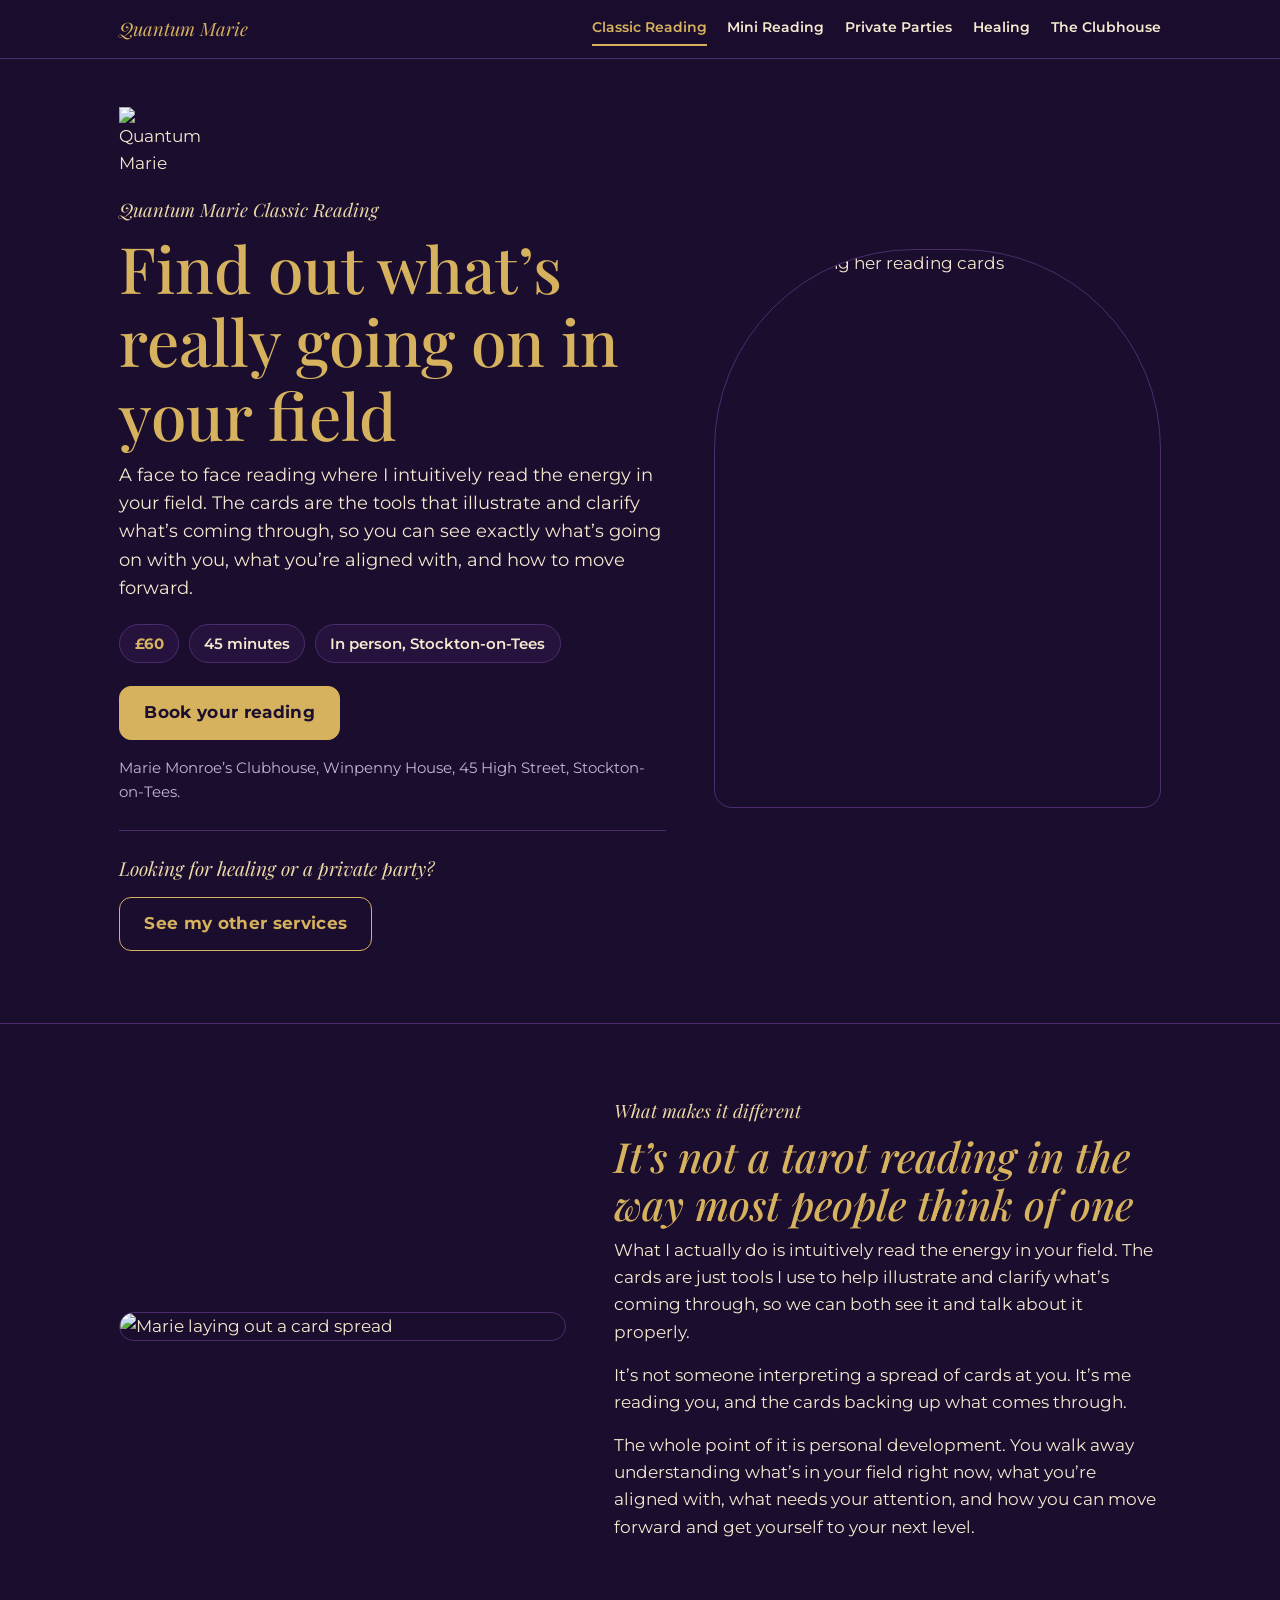
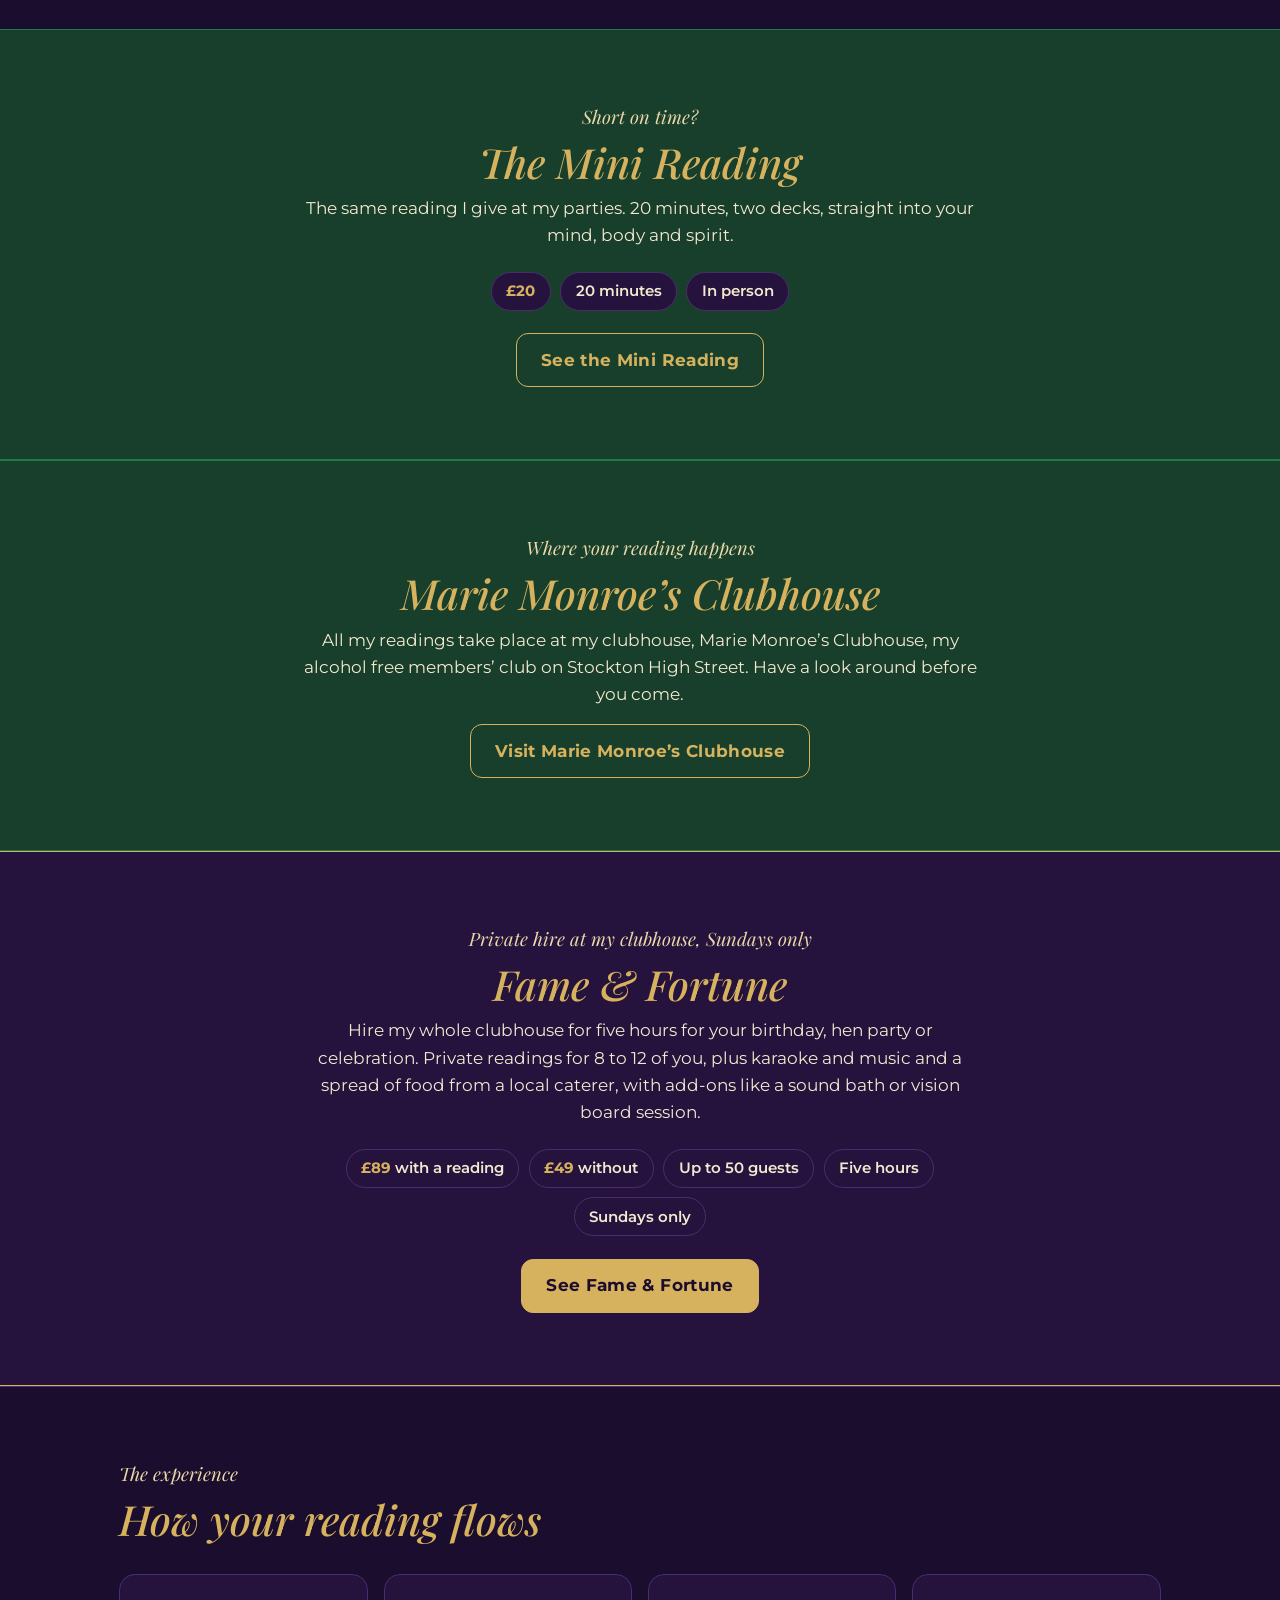
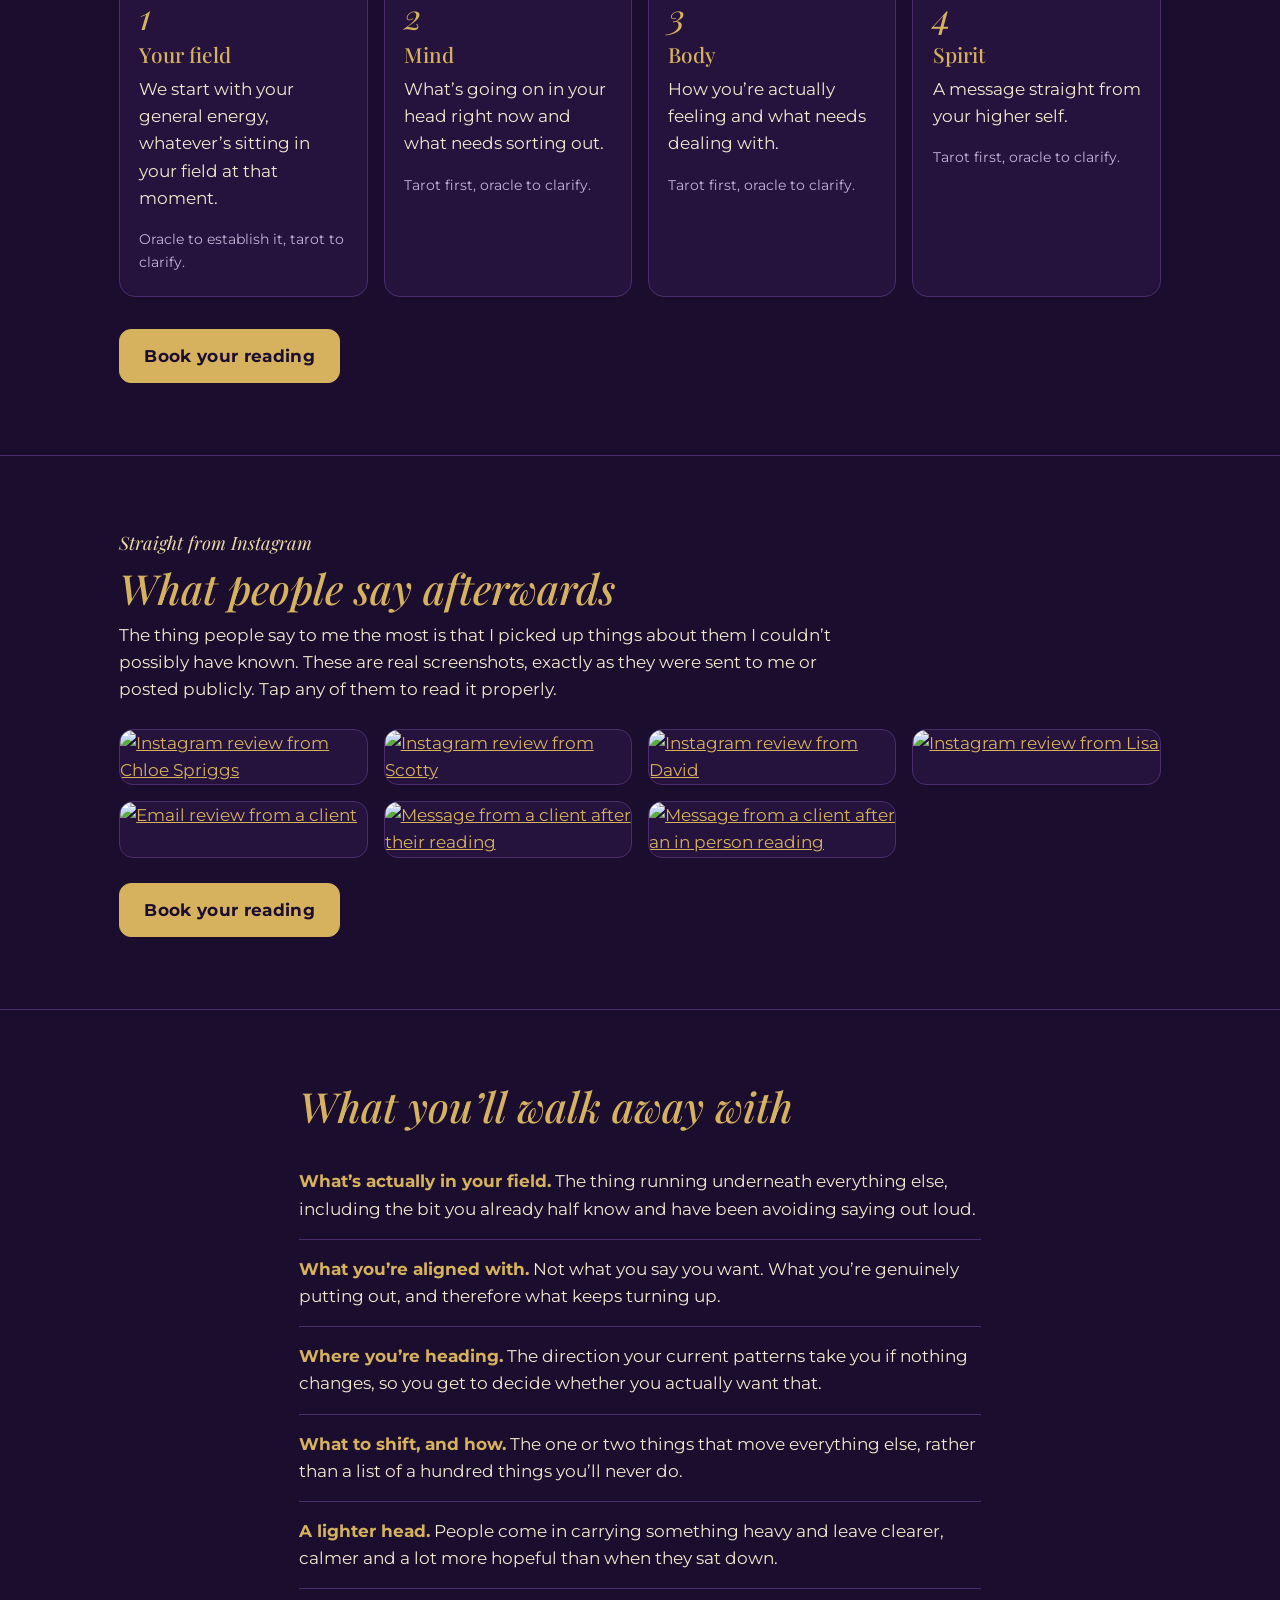
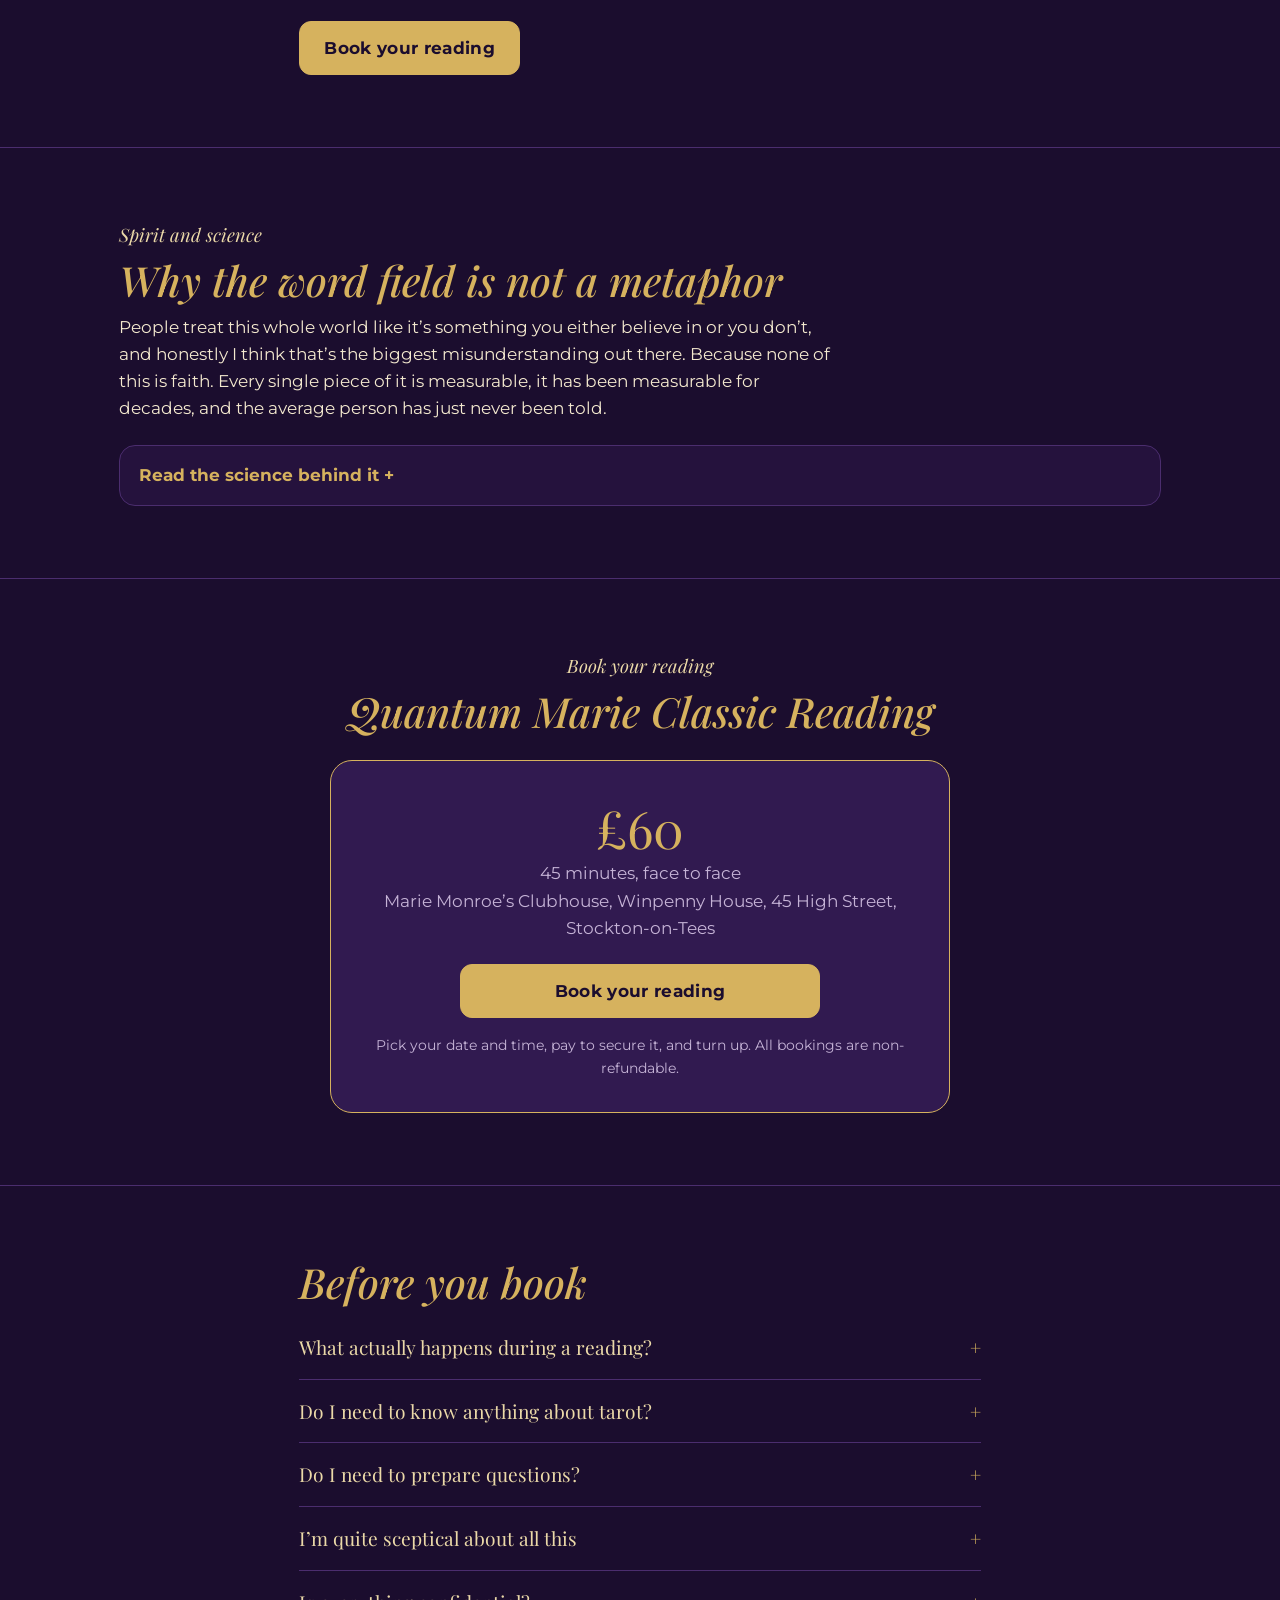
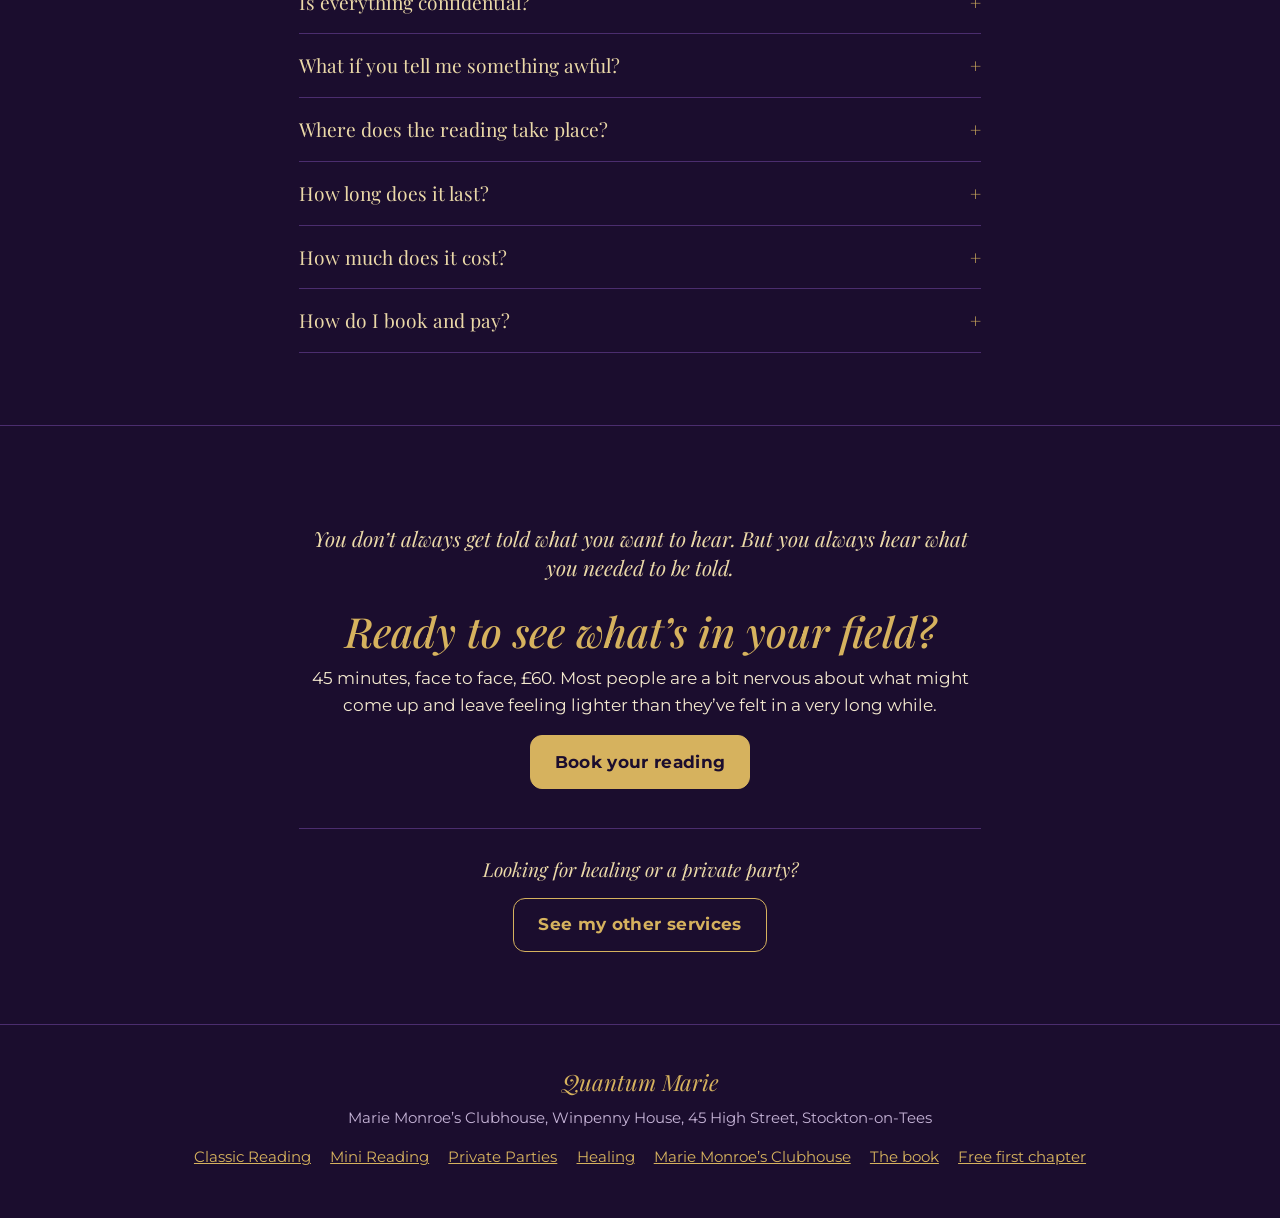
==== commit bb7296db: "Rename party to Fame & Fortune, awards to The Monroe Awards Co-Authored-By: Claude Opus 5.5 <noreply" ====
--- a/index.html
+++ b/index.html
@@ -209,11 +209,11 @@
 <section class="girls">
   <div class="wrap narrow center">
     <div class="kicker">Private hire at my clubhouse, Sundays only</div>
-    <h2>The Private Clubhouse Experience</h2>
+    <h2>Fame &amp; Fortune</h2>
     <p>Hire my whole clubhouse for five hours for your birthday, hen party or celebration. Private readings for 8 to 12 of you, plus karaoke and music and a spread of food from a local caterer, with add-ons like a sound bath or vision board session.</p>
     <div class="facts" style="justify-content:center"><span><b>£89</b> with a reading</span><span><b>£49</b> without</span><span>Up to 50 guests</span><span>Five hours</span><span>Sundays only</span></div>
     <div class="actions" style="justify-content:center">
-      <a class="btn gold" href="https://mariemonroesclubhouse.com/private-experience/">See the Private Experience</a>
+      <a class="btn gold" href="https://mariemonroesclubhouse.com/private-experience/">See Fame &amp; Fortune</a>
     </div>
   </div>
 </section>
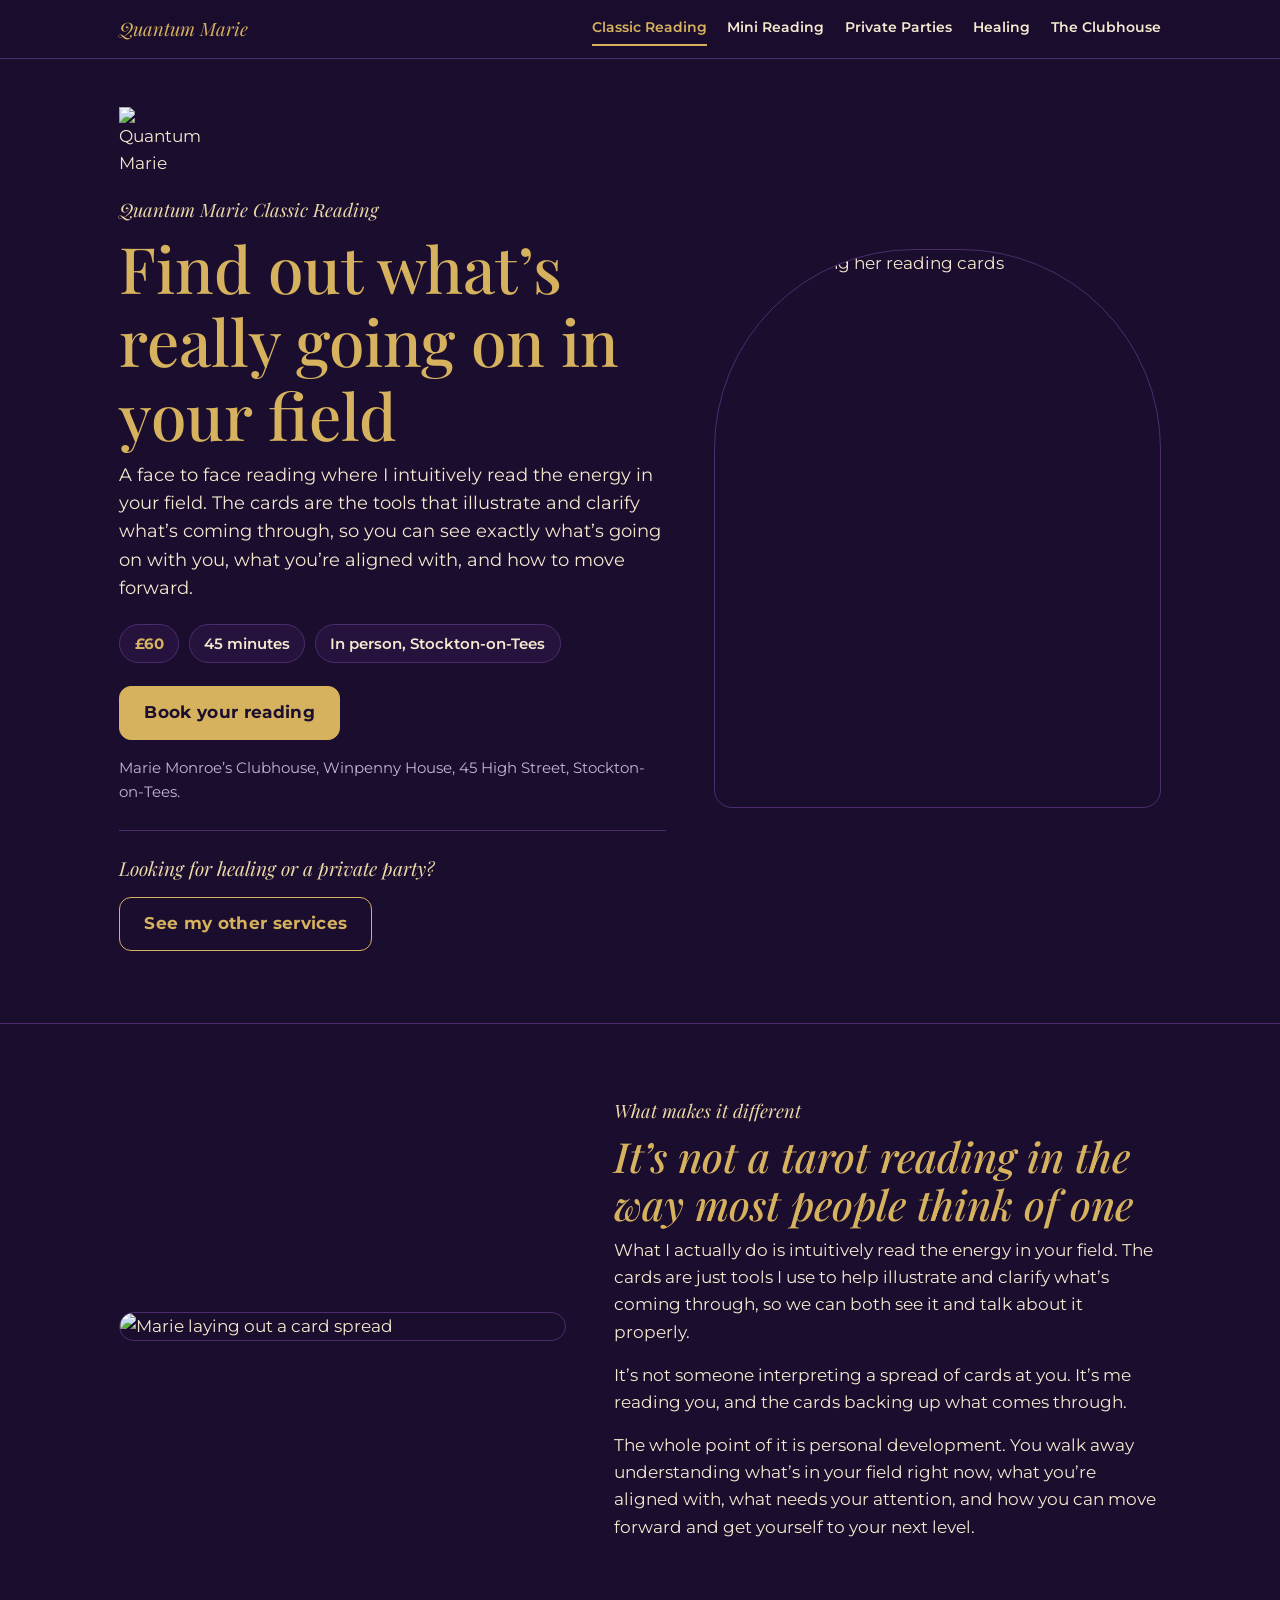
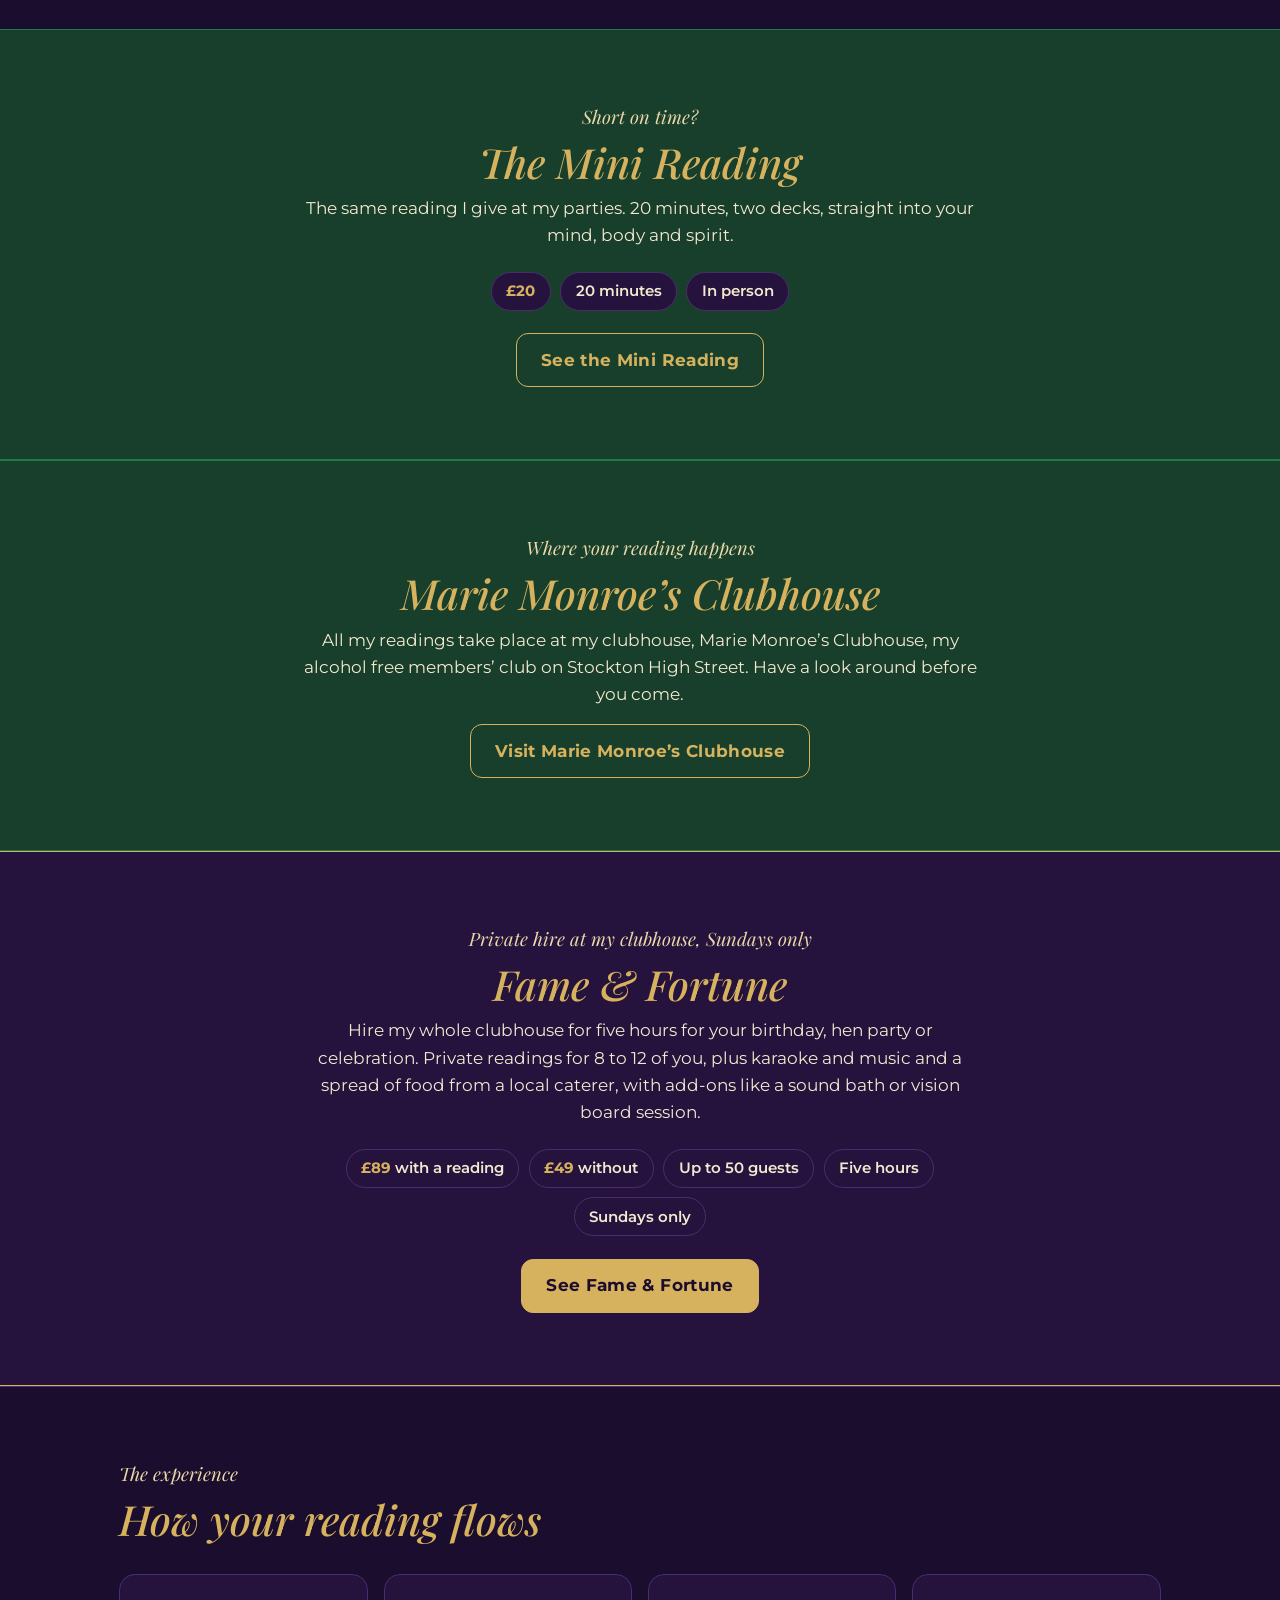
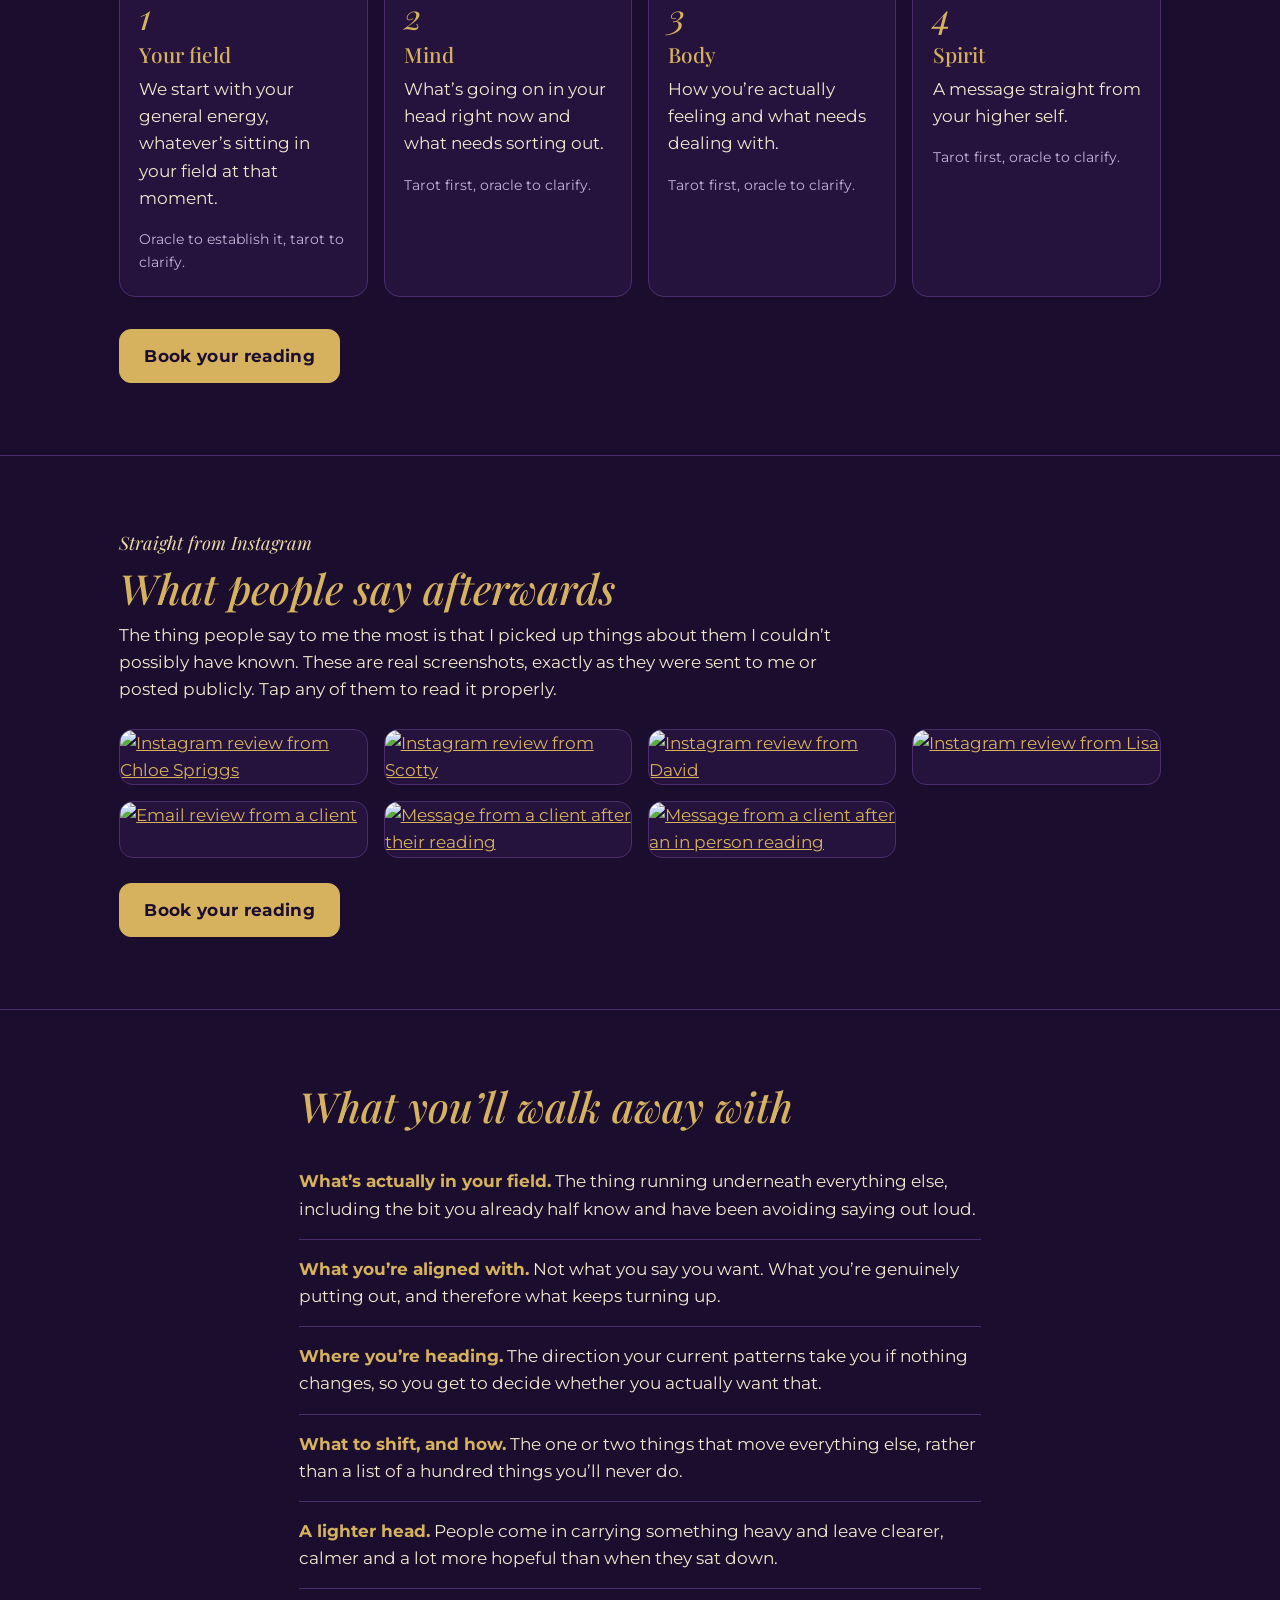
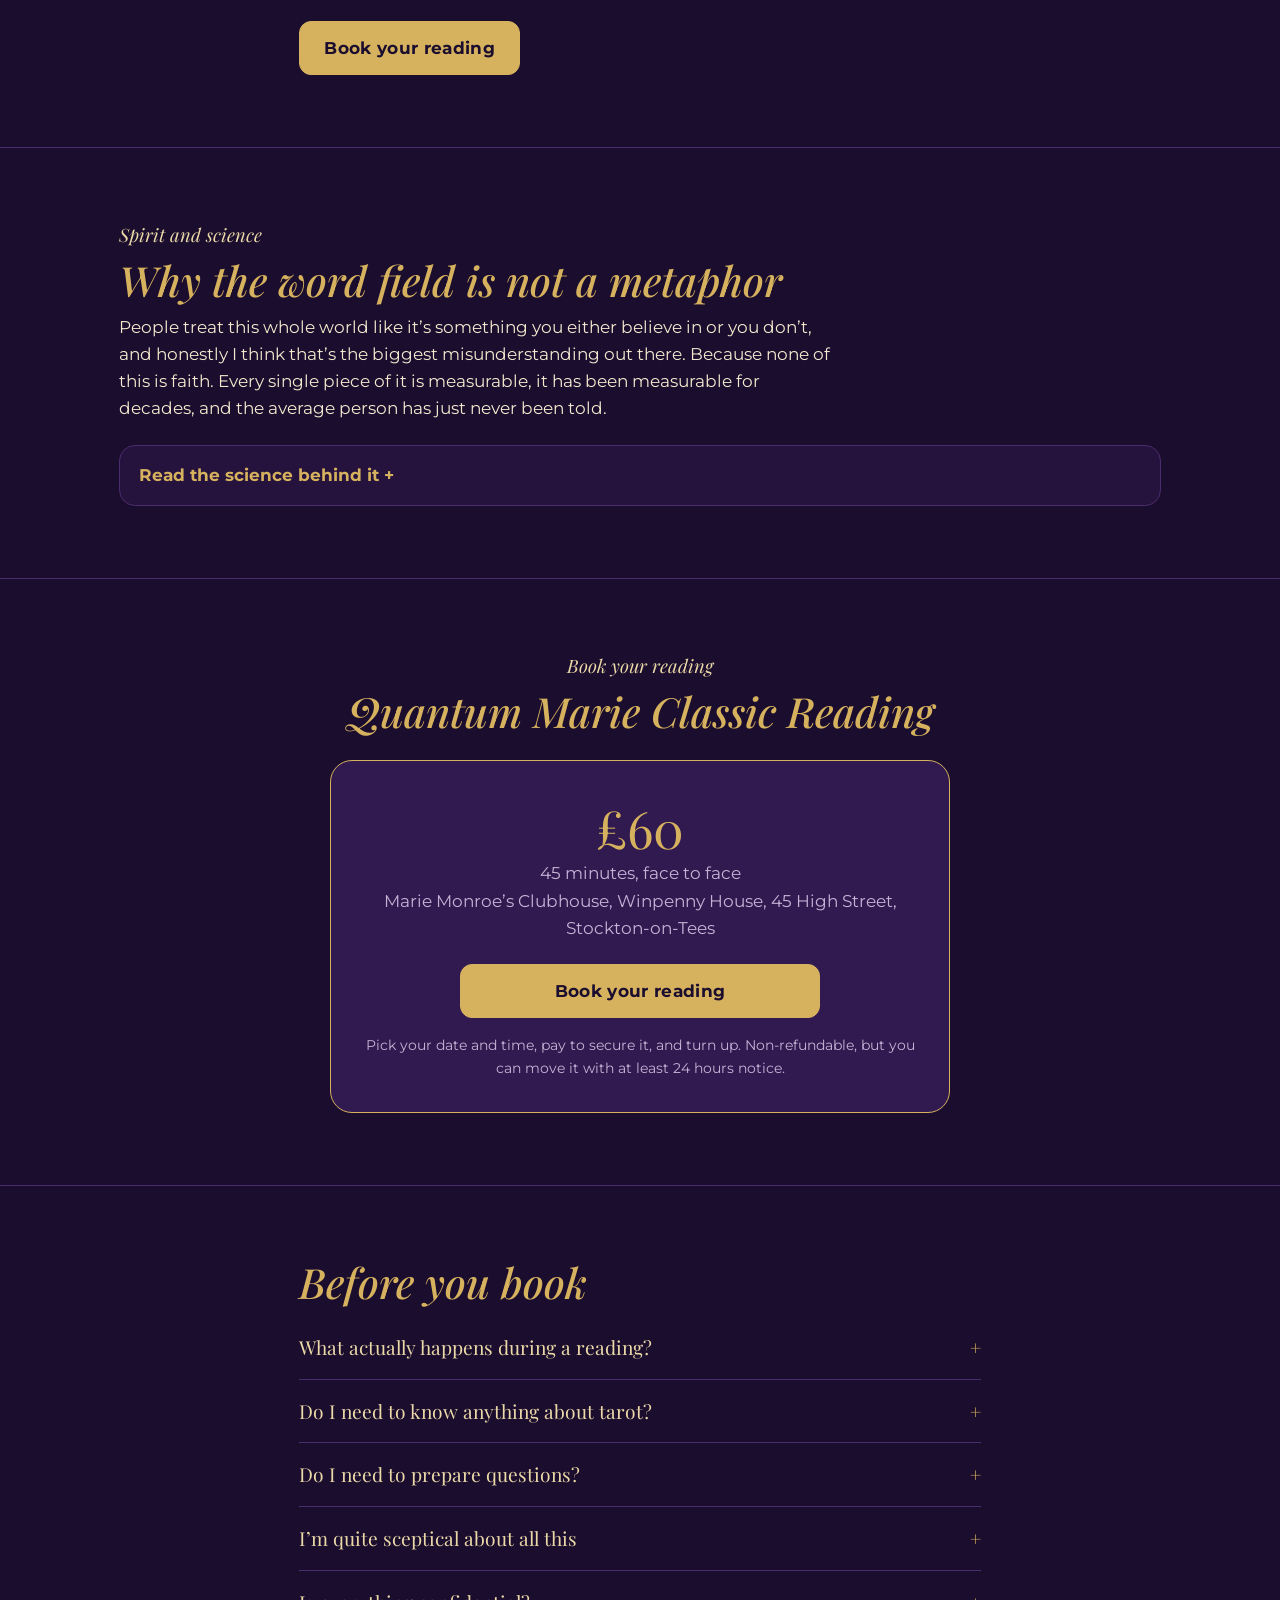
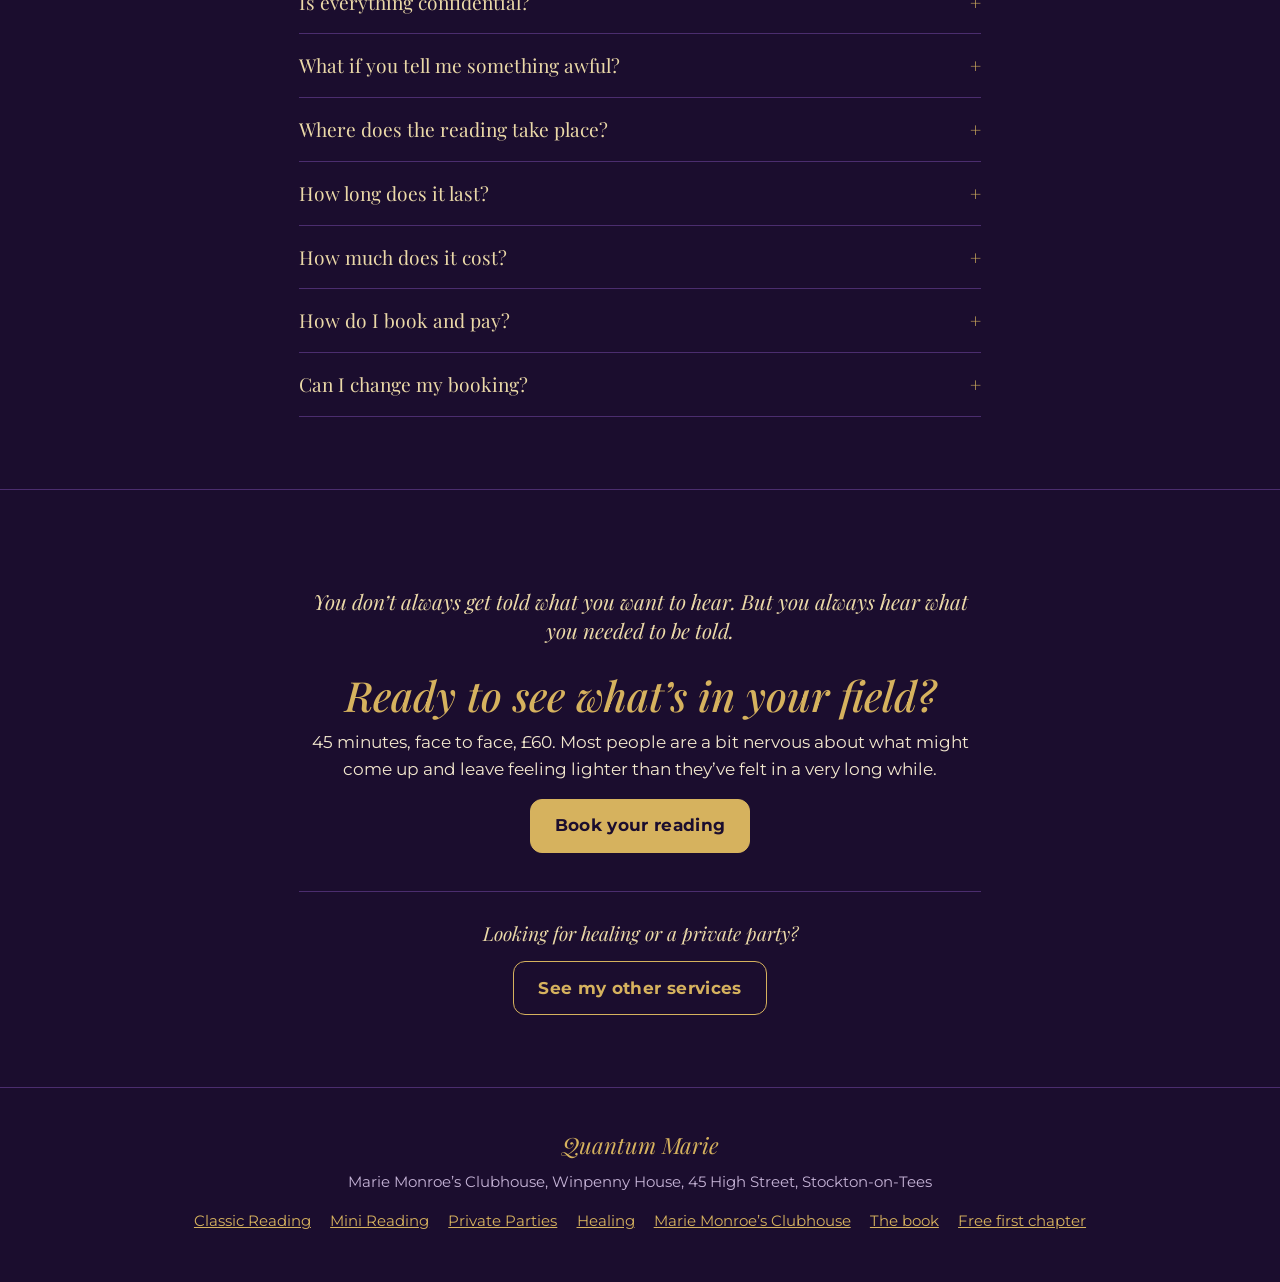
==== commit 84e24397: "Healing length, 24 hour reschedule policy Co-Authored-By: Claude Opus 5.5 <noreply@anthropic.com> Cl" ====
--- a/index.html
+++ b/index.html
@@ -313,7 +313,7 @@
       <div class="price">£60</div>
       <div class="meta">45 minutes, face to face<br>Marie Monroe’s Clubhouse, Winpenny House, 45 High Street, Stockton-on-Tees</div>
       <a class="btn gold" href="https://marie-monroe-2.myshopify.com/products/quantum-marie-classic-reading">Book your reading</a>
-      <p class="terms">Pick your date and time, pay to secure it, and turn up. All bookings are non-refundable.</p>
+      <p class="terms">Pick your date and time, pay to secure it, and turn up. Non-refundable, but you can move it with at least 24 hours notice.</p>
     </div>
   </div>
 </section>
@@ -331,6 +331,7 @@
     <details class="q"><summary>How long does it last?</summary><p>45 minutes.</p></details>
     <details class="q"><summary>How much does it cost?</summary><p>£60.</p></details>
     <details class="q"><summary>How do I book and pay?</summary><p>Tap Book your reading, pick a date and time that suits you, and pay to secure it. That’s it, you’re booked. All bookings are non-refundable.</p></details>
+    <details class="q"><summary>Can I change my booking?</summary><p>Yes. Let me know at least 24 hours before and I’ll move it to another date.</p></details>
   </div>
 </section>
 
